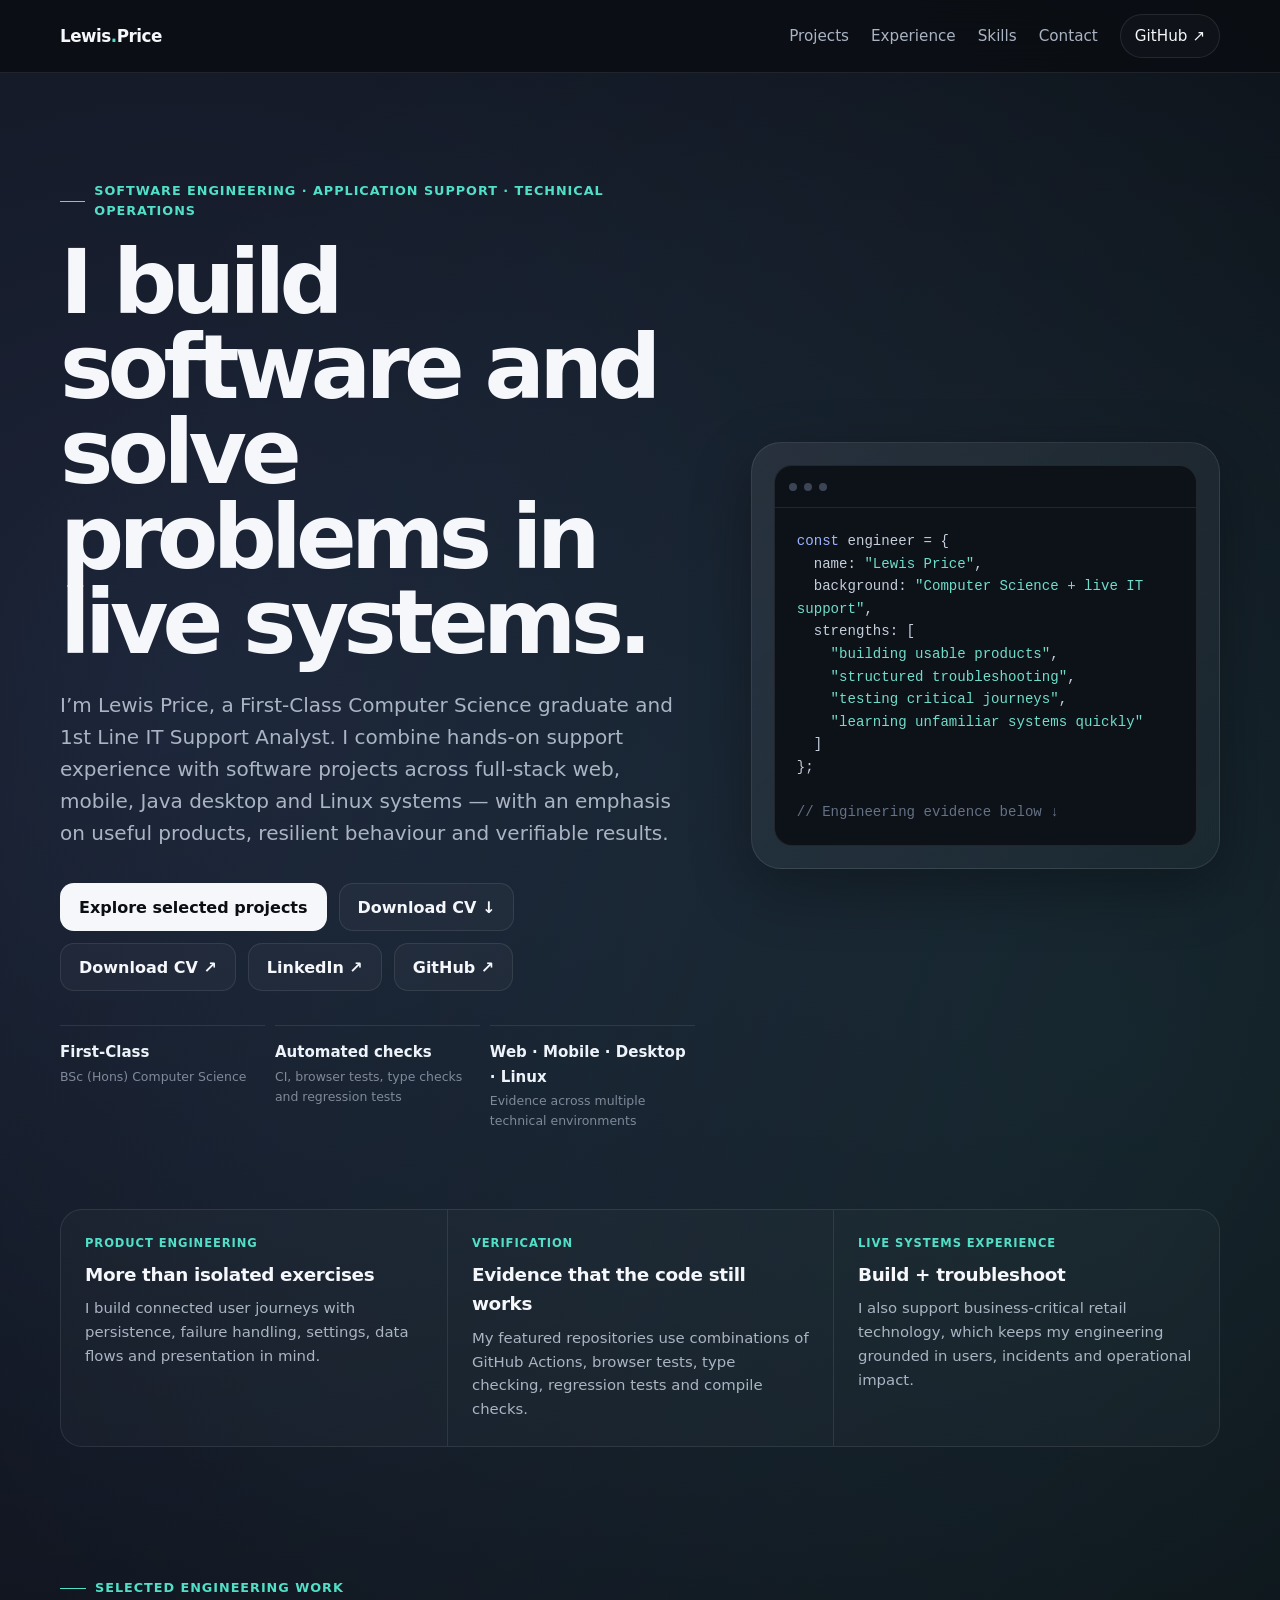
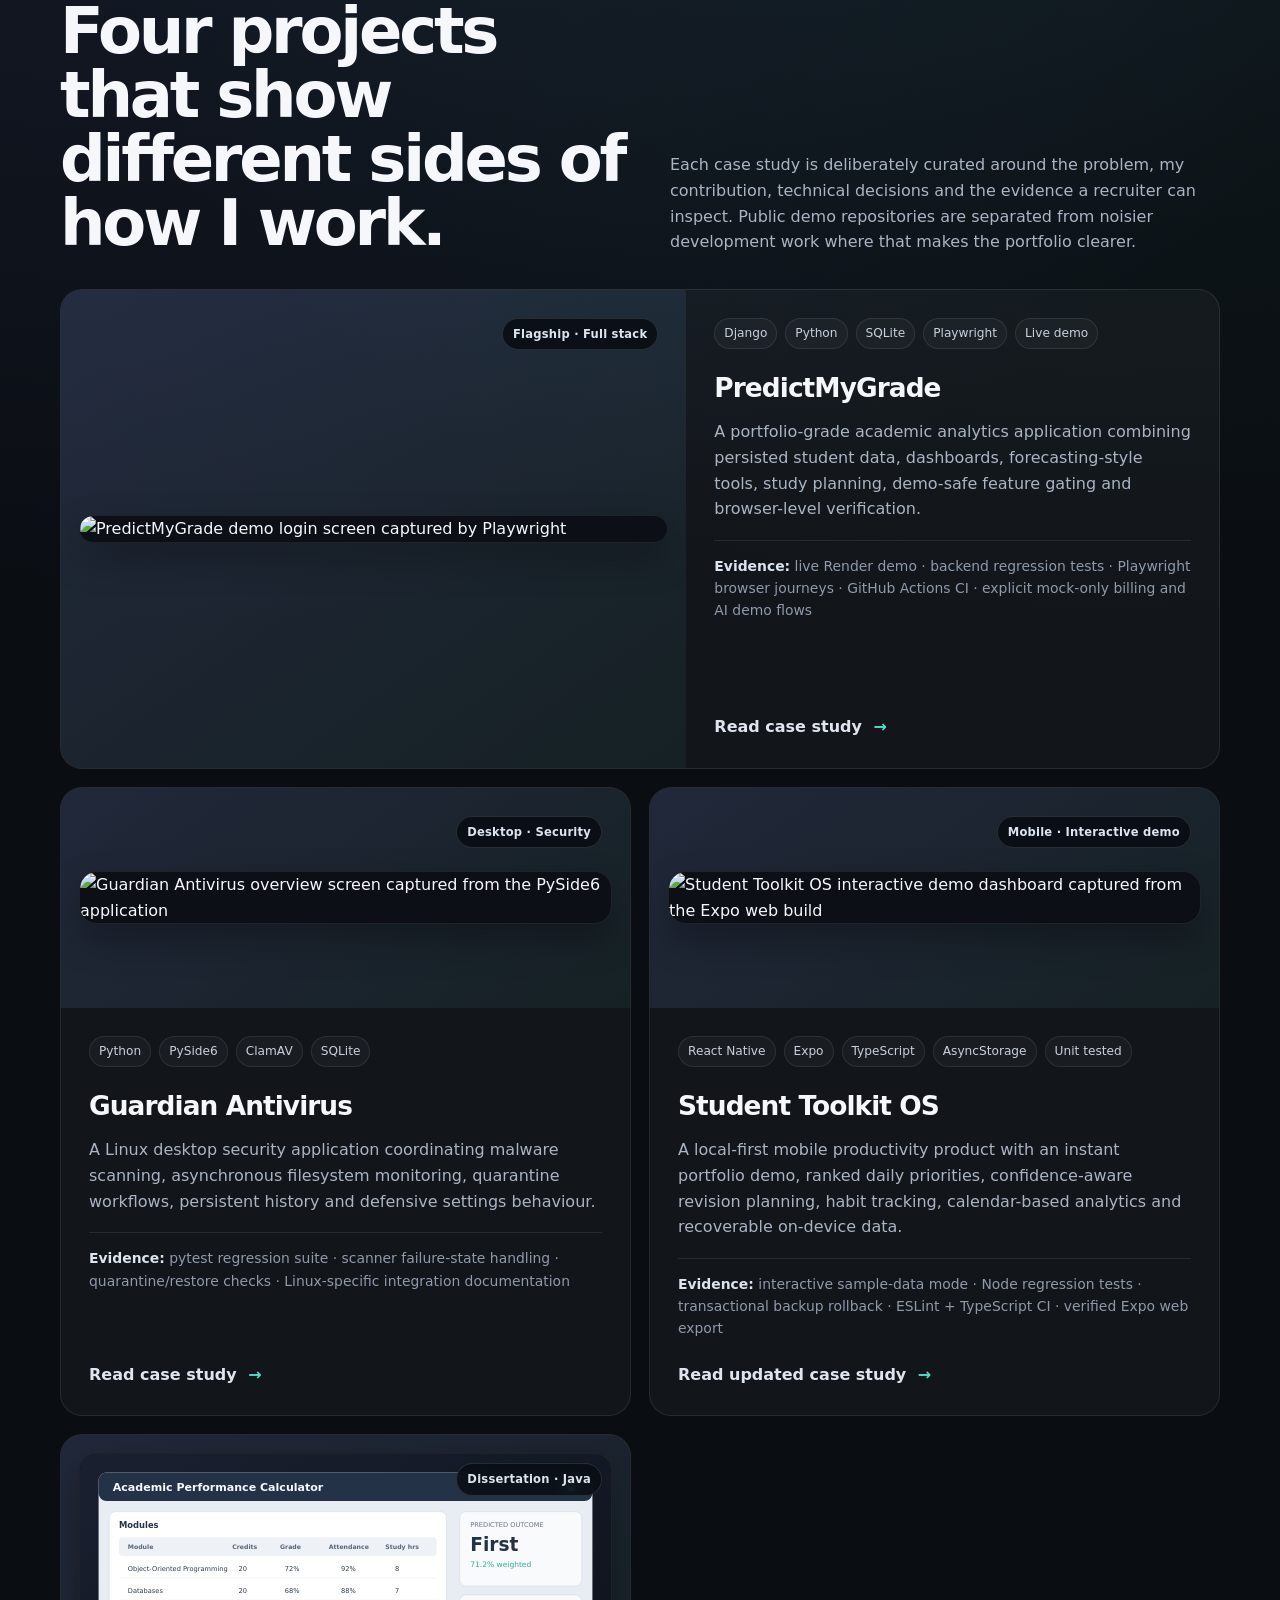
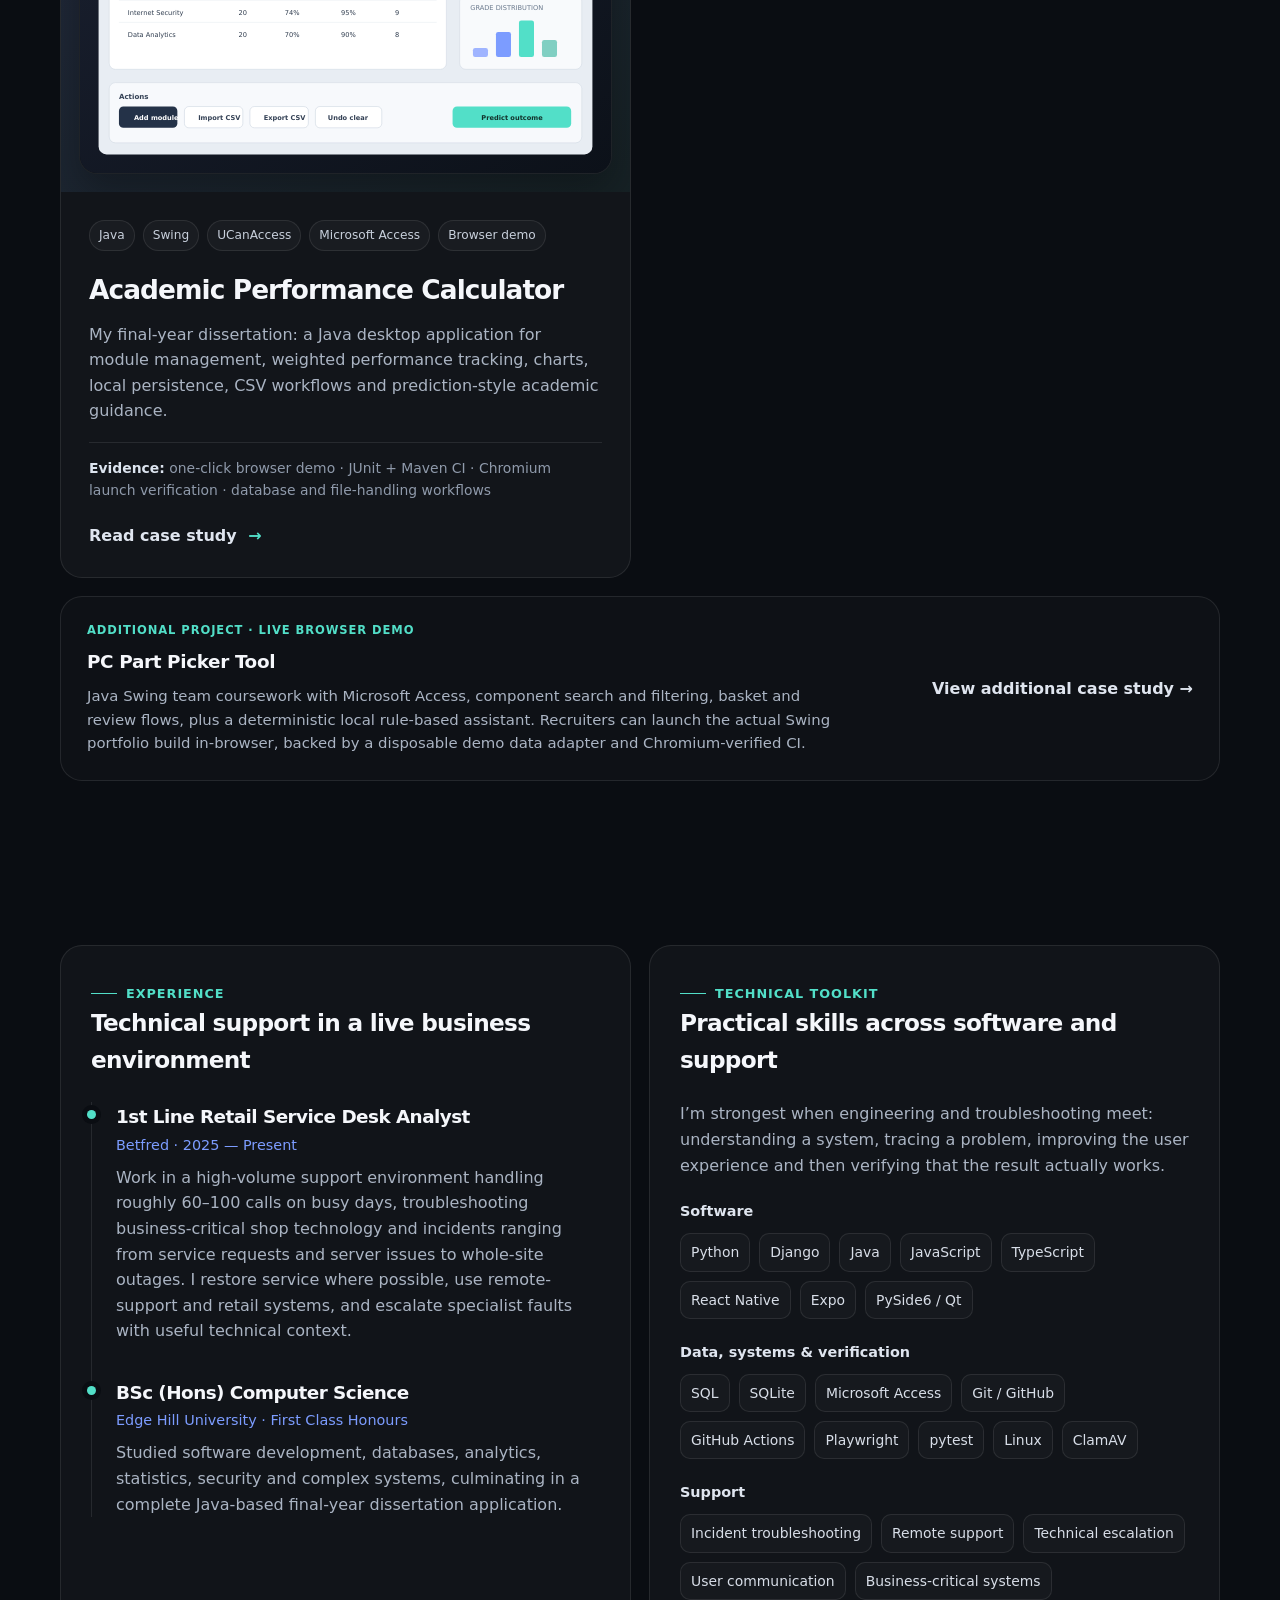
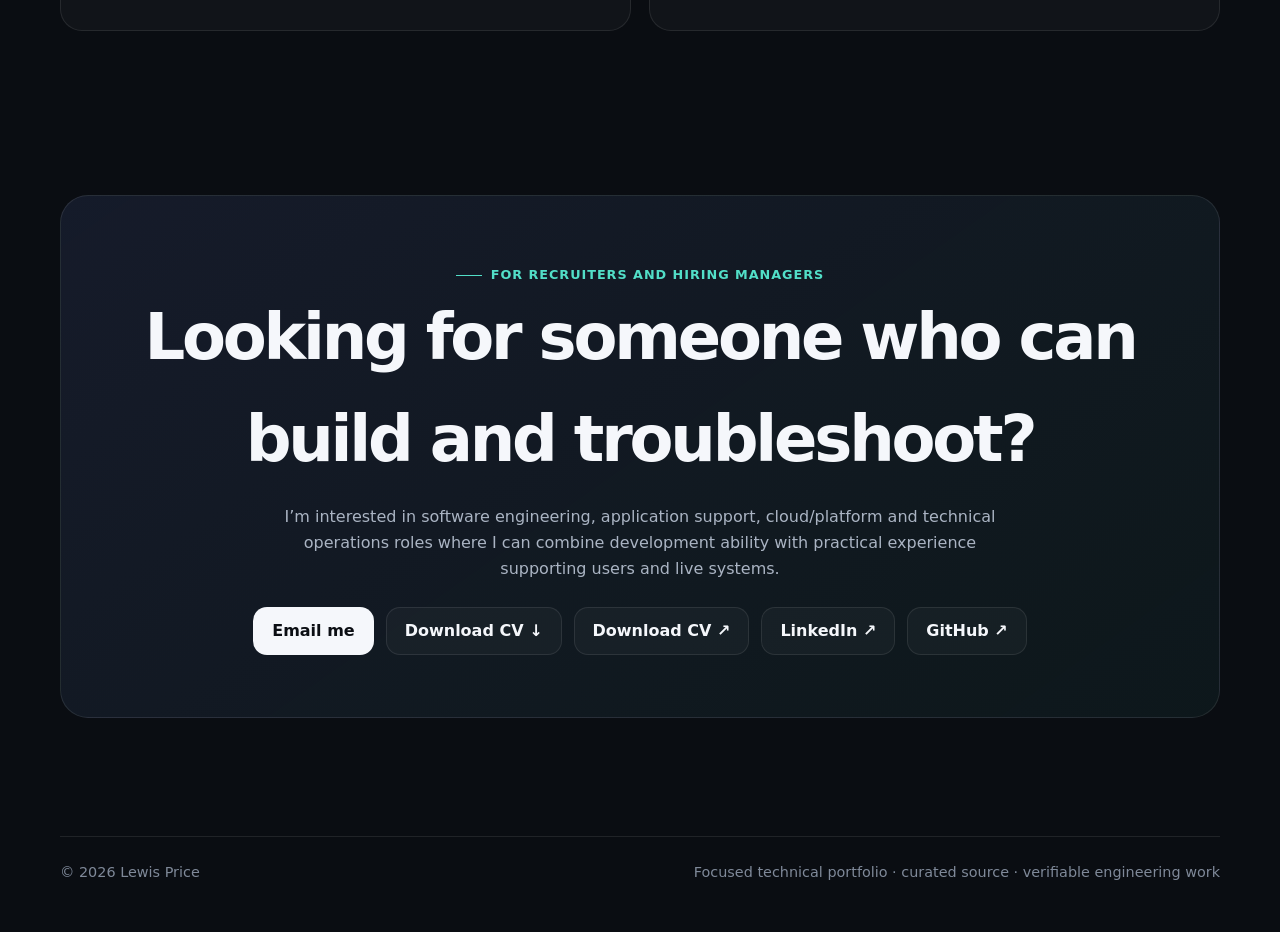
==== index.html @ 44f95e9c "portfolio: highlight PC Part Picker live demo" ====
<!doctype html>
<html lang="en">
<head>
  <meta charset="utf-8">
  <meta name="viewport" content="width=device-width, initial-scale=1">
  <meta name="description" content="Lewis Price — First-Class Computer Science graduate and IT Support Analyst. Recruiter-facing software portfolio featuring verified full-stack, mobile, Linux desktop and Java projects.">
  <meta name="theme-color" content="#0a0d12">
  <meta property="og:title" content="Lewis Price | Software & Technical Portfolio">
  <meta property="og:description" content="Software engineering, application support and technical operations portfolio with public source, automated checks and focused engineering case studies.">
  <meta property="og:type" content="website">
  <meta property="og:url" content="https://priceylewis.github.io/">
  <meta property="og:image" content="https://priceylewis.github.io/assets/social-card.png">
  <meta property="og:image:alt" content="Lewis Price software and technical portfolio">
  <meta name="twitter:card" content="summary_large_image">
  <meta name="twitter:title" content="Lewis Price | Software & Technical Portfolio">
  <meta name="twitter:description" content="Full-stack, mobile, Java and Linux engineering projects with automated verification and live technical-support experience.">
  <meta name="twitter:image" content="https://priceylewis.github.io/assets/social-card.png">
  <link rel="canonical" href="https://priceylewis.github.io/">
  <title>Lewis Price | Software & Technical Portfolio</title>
  <link rel="stylesheet" href="styles.css">
</head>
<body>
<header class="site-header">
  <div class="container nav">
    <a class="brand" href="#top" aria-label="Lewis Price portfolio home">Lewis<span>.</span>Price</a>
    <nav class="nav-links" aria-label="Primary navigation">
      <a href="#projects">Projects</a>
      <a href="#experience">Experience</a>
      <a href="#skills">Skills</a>
      <a href="#contact">Contact</a>
      <a class="nav-cta" href="https://github.com/PriceyLewis" target="_blank" rel="noreferrer">GitHub ↗</a>
    </nav>
  </div>
</header>

<main id="top">
  <section class="hero">
    <div class="container hero-grid">
      <div>
        <div class="eyebrow">Software Engineering · Application Support · Technical Operations</div>
        <h1>I build software and solve problems in live systems.</h1>
        <p class="hero-copy">I’m Lewis Price, a First-Class Computer Science graduate and 1st Line IT Support Analyst. I combine hands-on support experience with software projects across full-stack web, mobile, Java desktop and Linux systems — with an emphasis on useful products, resilient behaviour and verifiable results.</p>
        <div class="hero-actions">
          <a class="btn primary" href="#projects">Explore selected projects</a>
          <a class="btn secondary" href="assets/Lewis-Price-CV.pdf" target="_blank" rel="noreferrer">Download CV ↗</a>
          <a class="btn secondary" href="https://www.linkedin.com/in/lewis-price-profile/" target="_blank" rel="noreferrer">LinkedIn ↗</a>
          <a class="btn secondary" href="https://github.com/PriceyLewis" target="_blank" rel="noreferrer">GitHub ↗</a>
        </div>
        <div class="hero-proof" aria-label="Profile highlights">
          <div><strong>First-Class</strong><span>BSc (Hons) Computer Science</span></div>
          <div><strong>Automated checks</strong><span>CI, browser tests, type checks and regression tests</span></div>
          <div><strong>Web · Mobile · Desktop · Linux</strong><span>Evidence across multiple technical environments</span></div>
        </div>
      </div>
      <div class="hero-panel" aria-label="Technical profile preview">
        <div class="window">
          <div class="window-top"><i class="dot"></i><i class="dot"></i><i class="dot"></i></div>
          <div class="code">
            <div><span class="k">const</span> engineer = {</div>
            <div>&nbsp;&nbsp;name: <span class="s">"Lewis Price"</span>,</div>
            <div>&nbsp;&nbsp;background: <span class="s">"Computer Science + live IT support"</span>,</div>
            <div>&nbsp;&nbsp;strengths: [</div>
            <div>&nbsp;&nbsp;&nbsp;&nbsp;<span class="s">"building usable products"</span>,</div>
            <div>&nbsp;&nbsp;&nbsp;&nbsp;<span class="s">"structured troubleshooting"</span>,</div>
            <div>&nbsp;&nbsp;&nbsp;&nbsp;<span class="s">"testing critical journeys"</span>,</div>
            <div>&nbsp;&nbsp;&nbsp;&nbsp;<span class="s">"learning unfamiliar systems quickly"</span></div>
            <div>&nbsp;&nbsp;]</div>
            <div>};</div>
            <br>
            <div class="c">// Engineering evidence below ↓</div>
          </div>
        </div>
      </div>
    </div>
  </section>

  <section class="section compact-section" aria-label="Recruiter summary">
    <div class="container recruiter-strip">
      <div><span class="strip-kicker">Product engineering</span><strong>More than isolated exercises</strong><p>I build connected user journeys with persistence, failure handling, settings, data flows and presentation in mind.</p></div>
      <div><span class="strip-kicker">Verification</span><strong>Evidence that the code still works</strong><p>My featured repositories use combinations of GitHub Actions, browser tests, type checking, regression tests and compile checks.</p></div>
      <div><span class="strip-kicker">Live systems experience</span><strong>Build + troubleshoot</strong><p>I also support business-critical retail technology, which keeps my engineering grounded in users, incidents and operational impact.</p></div>
    </div>
  </section>

  <section class="section" id="projects">
    <div class="container">
      <div class="section-header">
        <div><div class="eyebrow">Selected engineering work</div><h2>Four projects that show different sides of how I work.</h2></div>
        <p>Each case study is deliberately curated around the problem, my contribution, technical decisions and the evidence a recruiter can inspect. Public demo repositories are separated from noisier development work where that makes the portfolio clearer.</p>
      </div>

      <div class="project-grid">
        <a class="project-card featured" href="projects/predictmygrade.html">
          <div class="project-visual shot-wrap">
            <span class="preview-badge">Flagship · Full stack</span>
            <img class="project-shot" src="https://raw.githubusercontent.com/PriceyLewis/PredictMyGrade-Demo/main/docs/screenshots/predictmygrade-login-dark.png" alt="PredictMyGrade demo login screen captured by Playwright">
          </div>
          <div class="project-content">
            <div class="project-meta"><span class="tag">Django</span><span class="tag">Python</span><span class="tag">SQLite</span><span class="tag">Playwright</span><span class="tag">Live demo</span></div>
            <h3>PredictMyGrade</h3>
            <p>A portfolio-grade academic analytics application combining persisted student data, dashboards, forecasting-style tools, study planning, demo-safe feature gating and browser-level verification.</p>
            <div class="project-evidence"><span>Evidence:</span> live Render demo · backend regression tests · Playwright browser journeys · GitHub Actions CI · explicit mock-only billing and AI demo flows</div>
            <div class="project-link">Read case study <span>→</span></div>
          </div>
        </a>

        <a class="project-card" href="projects/guardian.html">
          <div class="project-visual shot-wrap"><span class="preview-badge">Desktop · Security</span><img class="project-shot" src="https://raw.githubusercontent.com/PriceyLewis/Guardian-AntiVirus/main/docs/screenshots/guardian-overview.png" alt="Guardian Antivirus overview screen captured from the PySide6 application"></div>
          <div class="project-content">
            <div class="project-meta"><span class="tag">Python</span><span class="tag">PySide6</span><span class="tag">ClamAV</span><span class="tag">SQLite</span></div>
            <h3>Guardian Antivirus</h3>
            <p>A Linux desktop security application coordinating malware scanning, asynchronous filesystem monitoring, quarantine workflows, persistent history and defensive settings behaviour.</p>
            <div class="project-evidence"><span>Evidence:</span> pytest regression suite · scanner failure-state handling · quarantine/restore checks · Linux-specific integration documentation</div>
            <div class="project-link">Read case study <span>→</span></div>
          </div>
        </a>

        <a class="project-card" href="projects/student-toolkit.html">
          <div class="project-visual shot-wrap"><span class="preview-badge">Mobile · Interactive demo</span><img class="project-shot" src="https://raw.githubusercontent.com/PriceyLewis/StudentToolKit-OS-Demo/main/docs/screenshots/student-toolkit-dashboard.png" alt="Student Toolkit OS interactive demo dashboard captured from the Expo web build"></div>
          <div class="project-content">
            <div class="project-meta"><span class="tag">React Native</span><span class="tag">Expo</span><span class="tag">TypeScript</span><span class="tag">AsyncStorage</span><span class="tag">Unit tested</span></div>
            <h3>Student Toolkit OS</h3>
            <p>A local-first mobile productivity product with an instant portfolio demo, ranked daily priorities, confidence-aware revision planning, habit tracking, calendar-based analytics and recoverable on-device data.</p>
            <div class="project-evidence"><span>Evidence:</span> interactive sample-data mode · Node regression tests · transactional backup rollback · ESLint + TypeScript CI · verified Expo web export</div>
            <div class="project-link">Read updated case study <span>→</span></div>
          </div>
        </a>

        <a class="project-card" href="projects/dissertation.html">
          <div class="project-visual shot-wrap"><span class="preview-badge">Dissertation · Java</span><img class="project-shot" src="assets/dissertation.svg" alt="Academic Performance Calculator interface preview"></div>
          <div class="project-content">
            <div class="project-meta"><span class="tag">Java</span><span class="tag">Swing</span><span class="tag">UCanAccess</span><span class="tag">Microsoft Access</span><span class="tag">Browser demo</span></div>
            <h3>Academic Performance Calculator</h3>
            <p>My final-year dissertation: a Java desktop application for module management, weighted performance tracking, charts, local persistence, CSV workflows and prediction-style academic guidance.</p>
            <div class="project-evidence"><span>Evidence:</span> one-click browser demo · JUnit + Maven CI · Chromium launch verification · database and file-handling workflows</div>
            <div class="project-link">Read case study <span>→</span></div>
          </div>
        </a>
      </div>

      <div class="more-work">
        <div><span class="strip-kicker">Additional project · Live browser demo</span><strong>PC Part Picker Tool</strong><p>Java Swing team coursework with Microsoft Access, component search and filtering, basket and review flows, plus a deterministic local rule-based assistant. Recruiters can launch the actual Swing portfolio build in-browser, backed by a disposable demo data adapter and Chromium-verified CI.</p></div>
        <a class="text-link" href="projects/pc-part-picker.html">View additional case study →</a>
      </div>
    </div>
  </section>

  <section class="section" id="experience">
    <div class="container two-col">
      <div class="info-card">
        <div class="eyebrow">Experience</div>
        <h3>Technical support in a live business environment</h3>
        <div class="timeline">
          <div class="timeline-item">
            <h3>1st Line Retail Service Desk Analyst</h3>
            <div class="sub">Betfred · 2025 — Present</div>
            <p>Work in a high-volume support environment handling roughly 60–100 calls on busy days, troubleshooting business-critical shop technology and incidents ranging from service requests and server issues to whole-site outages. I restore service where possible, use remote-support and retail systems, and escalate specialist faults with useful technical context.</p>
          </div>
          <div class="timeline-item">
            <h3>BSc (Hons) Computer Science</h3>
            <div class="sub">Edge Hill University · First Class Honours</div>
            <p>Studied software development, databases, analytics, statistics, security and complex systems, culminating in a complete Java-based final-year dissertation application.</p>
          </div>
        </div>
      </div>

      <div class="info-card" id="skills">
        <div class="eyebrow">Technical toolkit</div>
        <h3>Practical skills across software and support</h3>
        <p>I’m strongest when engineering and troubleshooting meet: understanding a system, tracing a problem, improving the user experience and then verifying that the result actually works.</p>
        <div class="skill-group"><strong>Software</strong><div class="skill-cloud"><span class="skill">Python</span><span class="skill">Django</span><span class="skill">Java</span><span class="skill">JavaScript</span><span class="skill">TypeScript</span><span class="skill">React Native</span><span class="skill">Expo</span><span class="skill">PySide6 / Qt</span></div></div>
        <div class="skill-group"><strong>Data, systems & verification</strong><div class="skill-cloud"><span class="skill">SQL</span><span class="skill">SQLite</span><span class="skill">Microsoft Access</span><span class="skill">Git / GitHub</span><span class="skill">GitHub Actions</span><span class="skill">Playwright</span><span class="skill">pytest</span><span class="skill">Linux</span><span class="skill">ClamAV</span></div></div>
        <div class="skill-group"><strong>Support</strong><div class="skill-cloud"><span class="skill">Incident troubleshooting</span><span class="skill">Remote support</span><span class="skill">Technical escalation</span><span class="skill">User communication</span><span class="skill">Business-critical systems</span></div></div>
      </div>
    </div>
  </section>

  <section class="section" id="contact">
    <div class="container cta">
      <div class="eyebrow">For recruiters and hiring managers</div>
      <h2>Looking for someone who can build and troubleshoot?</h2>
      <p>I’m interested in software engineering, application support, cloud/platform and technical operations roles where I can combine development ability with practical experience supporting users and live systems.</p>
      <div class="cta-actions">
        <a class="btn primary" href="mailto:lplooking135@outlook.com">Email me</a>
        <a class="btn secondary" href="assets/Lewis-Price-CV.pdf" target="_blank" rel="noreferrer">Download CV ↗</a>
        <a class="btn secondary" href="https://www.linkedin.com/in/lewis-price-profile/" target="_blank" rel="noreferrer">LinkedIn ↗</a>
        <a class="btn secondary" href="https://github.com/PriceyLewis" target="_blank" rel="noreferrer">GitHub ↗</a>
      </div>
    </div>
  </section>
</main>

<footer>
  <div class="container footer-inner">
    <span>© <span data-year></span> Lewis Price</span>
    <span>Focused technical portfolio · curated source · verifiable engineering work</span>
  </div>
</footer>
<script src="script.js"></script>
</body>
</html>
---- styles.css ----
:root {
  --bg: #0a0d12;
  --surface: #11161f;
  --surface-2: #171e29;
  --text: #f5f7fb;
  --muted: #aab4c3;
  --line: rgba(255,255,255,.09);
  --accent: #7c9cff;
  --accent-2: #52dfc8;
  --shadow: 0 20px 60px rgba(0,0,0,.32);
  --radius: 22px;
  --max: 1160px;
}

* { box-sizing: border-box; }
html { scroll-behavior: smooth; scroll-padding-top: 90px; }
body {
  margin: 0;
  font-family: Inter, ui-sans-serif, system-ui, -apple-system, BlinkMacSystemFont, "Segoe UI", sans-serif;
  background:
    radial-gradient(circle at 14% 12%, rgba(124,156,255,.16), transparent 30%),
    radial-gradient(circle at 86% 18%, rgba(82,223,200,.09), transparent 25%),
    var(--bg);
  color: var(--text);
  line-height: 1.6;
}
a { color: inherit; text-decoration: none; }
img { max-width: 100%; }
button, a { -webkit-tap-highlight-color: transparent; }
a:focus-visible, button:focus-visible { outline: 2px solid var(--accent-2); outline-offset: 4px; }

.container { width: min(calc(100% - 36px), var(--max)); margin: 0 auto; }

.site-header {
  position: sticky; top: 0; z-index: 20;
  backdrop-filter: blur(18px);
  background: rgba(10,13,18,.82);
  border-bottom: 1px solid var(--line);
}
.nav { min-height: 72px; display: flex; align-items: center; justify-content: space-between; gap: 24px; }
.brand { font-weight: 800; letter-spacing: -.03em; font-size: 1.05rem; white-space: nowrap; }
.brand span { color: var(--accent-2); }
.nav-links { display: flex; align-items: center; gap: 22px; color: var(--muted); font-size: .95rem; }
.nav-links a { transition: color .18s ease, border-color .18s ease, background .18s ease; }
.nav-links a:hover, .nav-links a:focus { color: var(--text); }
.nav-cta { border: 1px solid var(--line); padding: 9px 14px; border-radius: 999px; color: var(--text)!important; background: rgba(255,255,255,.025); }
.nav-cta:hover { border-color: rgba(124,156,255,.35); background: rgba(255,255,255,.05); }

.hero { padding: 108px 0 48px; }
.hero-grid { display: grid; grid-template-columns: 1.15fr .85fr; gap: 56px; align-items: center; }
.eyebrow { display: inline-flex; align-items: center; gap: 9px; font-size: .8rem; font-weight: 780; letter-spacing: .075em; text-transform: uppercase; color: var(--accent-2); }
.eyebrow::before { content: ""; width: 26px; height: 1px; background: currentColor; }
h1 { font-size: clamp(3rem, 7vw, 6.1rem); line-height: .95; letter-spacing: -.064em; margin: 18px 0 24px; max-width: 860px; }
.hero-copy { font-size: clamp(1.05rem, 2vw, 1.25rem); color: var(--muted); max-width: 760px; }
.hero-actions, .cta-actions { display: flex; flex-wrap: wrap; gap: 12px; margin-top: 34px; }
.btn { display: inline-flex; align-items: center; justify-content: center; min-height: 48px; padding: 0 18px; border-radius: 14px; font-weight: 760; border: 1px solid var(--line); transition: .2s ease; }
.btn.primary { background: var(--text); color: #0b0e13; border-color: transparent; }
.btn.secondary { background: rgba(255,255,255,.03); }
.btn:hover { transform: translateY(-2px); }
.hero-proof { display: grid; grid-template-columns: repeat(3, minmax(0,1fr)); gap: 10px; margin-top: 34px; max-width: 780px; }
.hero-proof div { border-top: 1px solid var(--line); padding-top: 14px; }
.hero-proof strong { display: block; font-size: .94rem; color: #eef3f9; }
.hero-proof span { display: block; margin-top: 2px; font-size: .78rem; color: #7f8999; }

.hero-panel { background: linear-gradient(145deg, rgba(255,255,255,.07), rgba(255,255,255,.025)); border: 1px solid var(--line); border-radius: 30px; padding: 22px; box-shadow: var(--shadow); }
.window { background: #0d1118; border: 1px solid var(--line); border-radius: 18px; overflow: hidden; }
.window-top { height: 42px; border-bottom: 1px solid var(--line); display: flex; align-items: center; gap: 7px; padding: 0 14px; }
.dot { width: 8px; height: 8px; border-radius: 50%; background: #3b4555; }
.code { padding: 22px; font-family: ui-monospace, SFMono-Regular, Menlo, monospace; font-size: .88rem; color: #c5cedb; min-height: 315px; overflow-wrap: anywhere; }
.code .k { color: #9fb4ff; } .code .s { color: #70ddca; } .code .c { color: #657184; }

.section { padding: 82px 0; }
.compact-section { padding-top: 30px; padding-bottom: 42px; }
.section-header { display: flex; justify-content: space-between; gap: 32px; align-items: end; margin-bottom: 34px; }
.section-header h2, .case-hero h1 { font-size: clamp(2.3rem, 5vw, 4.2rem); letter-spacing: -.05em; line-height: 1; margin: 0; }
.section-header p { color: var(--muted); max-width: 550px; margin: 0; }
.recruiter-strip { display: grid; grid-template-columns: repeat(3, 1fr); border: 1px solid var(--line); background: rgba(255,255,255,.025); border-radius: var(--radius); overflow: hidden; }
.recruiter-strip > div { padding: 24px; min-height: 172px; }
.recruiter-strip > div + div { border-left: 1px solid var(--line); }
.strip-kicker { display: block; color: var(--accent-2); text-transform: uppercase; letter-spacing: .08em; font-size: .72rem; font-weight: 780; margin-bottom: 8px; }
.recruiter-strip strong, .more-work strong { display: block; font-size: 1.15rem; letter-spacing: -.02em; }
.recruiter-strip p, .more-work p { color: var(--muted); margin: 8px 0 0; font-size: .93rem; }

.project-grid { display: grid; grid-template-columns: repeat(12, 1fr); gap: 18px; }
.project-card { grid-column: span 6; border: 1px solid var(--line); background: rgba(255,255,255,.035); border-radius: var(--radius); overflow: hidden; min-height: 460px; display: flex; flex-direction: column; transition: .22s ease; }
.project-card:hover { transform: translateY(-4px); border-color: rgba(124,156,255,.38); box-shadow: var(--shadow); }
.project-card.featured { grid-column: span 12; display: grid; grid-template-columns: 1.08fr .92fr; min-height: 480px; }
.project-visual { min-height: 220px; padding: 28px; background: linear-gradient(145deg, rgba(124,156,255,.14), rgba(82,223,200,.06)); display: flex; align-items: center; justify-content: center; }
.project-card.featured .project-visual { min-height: 100%; }
.project-content { padding: 28px; display: flex; flex-direction: column; flex: 1; }
.project-meta { display: flex; flex-wrap: wrap; gap: 8px; margin-bottom: 18px; }
.tag { font-size: .76rem; color: #c8d0dc; border: 1px solid var(--line); border-radius: 999px; padding: 5px 9px; background: rgba(255,255,255,.03); }
.project-content h3 { font-size: 1.65rem; margin: 0 0 10px; letter-spacing: -.035em; }
.project-content p { color: var(--muted); margin: 0 0 18px; }
.project-evidence { color: #8f9aab; font-size: .87rem; padding-top: 14px; border-top: 1px solid var(--line); margin-bottom: 22px; }
.project-evidence span { color: #dce4ef; font-weight: 760; }
.project-link { margin-top: auto; font-weight: 750; color: #dfe5ef; }
.project-link span { color: var(--accent-2); margin-left: 6px; }
.more-work { margin-top: 18px; border: 1px solid var(--line); border-radius: var(--radius); padding: 24px 26px; display: flex; justify-content: space-between; gap: 28px; align-items: center; background: rgba(255,255,255,.02); }
.more-work > div { max-width: 760px; }
.text-link { color: #dfe5ef; font-weight: 750; white-space: nowrap; }
.text-link:hover { color: var(--accent-2); }

.two-col { display: grid; grid-template-columns: 1fr 1fr; gap: 18px; }
.info-card { border: 1px solid var(--line); background: rgba(255,255,255,.03); border-radius: var(--radius); padding: 30px; }
.info-card h3 { margin-top: 0; font-size: 1.45rem; letter-spacing: -.03em; }
.info-card p, .info-card li { color: var(--muted); }
.clean-list { padding-left: 20px; margin-bottom: 0; }
.clean-list li + li { margin-top: 9px; }
.skill-group { margin-top: 22px; }
.skill-group > strong { display: block; color: #dfe5ef; font-size: .9rem; }
.skill-cloud { display: flex; flex-wrap: wrap; gap: 9px; margin-top: 10px; }
.skill { border: 1px solid var(--line); padding: 7px 10px; border-radius: 10px; color: #d8dee8; background: rgba(255,255,255,.025); font-size: .87rem; }

.timeline { border-left: 1px solid var(--line); padding-left: 24px; margin-top: 24px; }
.timeline-item { position: relative; padding: 0 0 34px; }
.timeline-item:last-child { padding-bottom: 0; }
.timeline-item::before { content:""; width: 9px; height: 9px; border-radius: 50%; background: var(--accent-2); position: absolute; left: -29px; top: 8px; box-shadow: 0 0 0 5px #0a0d12; }
.timeline-item h3 { margin: 0; font-size: 1.15rem; }
.timeline-item .sub { color: var(--accent); font-size: .9rem; margin: 2px 0 8px; }
.timeline-item p { margin: 0; color: var(--muted); }

.cta { text-align: center; border: 1px solid var(--line); border-radius: 28px; background: linear-gradient(145deg, rgba(124,156,255,.1), rgba(82,223,200,.05)); padding: 62px 28px; }
.cta h2 { font-size: clamp(2.2rem, 5vw, 4rem); letter-spacing: -.05em; margin: 0 0 14px; }
.cta p { color: var(--muted); max-width: 760px; margin: 0 auto 26px; }
.cta-actions { justify-content: center; margin-top: 26px; }

footer { padding: 36px 0 48px; color: #7f8999; font-size: .9rem; }
.footer-inner { display: flex; justify-content: space-between; gap: 20px; border-top: 1px solid var(--line); padding-top: 24px; }

/* Case studies */
.case-hero { padding: 86px 0 50px; }
.case-hero .lede { max-width: 820px; color: var(--muted); font-size: 1.18rem; margin-top: 20px; }
.breadcrumb { color: var(--muted); font-size: .9rem; margin-bottom: 28px; display: inline-block; }
.breadcrumb:hover { color: var(--text); }
.case-grid { display: grid; grid-template-columns: minmax(0, 1.35fr) minmax(260px, .65fr); gap: 22px; align-items: start; }
.case-main, .case-side { display: grid; gap: 18px; }
.case-side { position: sticky; top: 94px; }
.case-card { border: 1px solid var(--line); border-radius: var(--radius); background: rgba(255,255,255,.03); padding: 30px; }
.case-card h2 { margin-top: 0; font-size: 1.55rem; letter-spacing: -.03em; }
.case-card h3 { margin-top: 0; }
.case-card p { color: var(--muted); }
.case-card ul { color: var(--muted); padding-left: 20px; }
.case-card li + li { margin-top: 9px; }
.case-card .callout { border-left: 2px solid var(--accent-2); padding-left: 16px; color: #dce4ef; }
.stat-list { display: grid; gap: 12px; }
.stat { border-bottom: 1px solid var(--line); padding-bottom: 12px; }
.stat:last-child { border-bottom: 0; padding-bottom: 0; }
.stat strong { display:block; font-size: .8rem; color: #7f8999; text-transform: uppercase; letter-spacing: .08em; margin-bottom: 3px; }
.stat span { color: #e8edf5; }
.architecture { font-family: ui-monospace, SFMono-Regular, Menlo, monospace; white-space: pre-wrap; background: #0c1016; border-radius: 16px; padding: 22px; color: #cbd5e1; overflow-x: auto; }
.case-actions { display: grid; gap: 10px; }
.case-actions .btn { width: 100%; }

.project-visual.shot-wrap { padding: 18px; position: relative; overflow: hidden; }
.project-shot { width: 100%; height: auto; display: block; border-radius: 18px; border: 1px solid rgba(255,255,255,.08); box-shadow: 0 16px 36px rgba(0,0,0,.28); transition: transform .35s ease, filter .35s ease; background: #0c1016; }
.project-card:hover .project-shot { transform: scale(1.018); filter: saturate(1.04) contrast(1.02); }
.case-shot { padding: 0; overflow: hidden; }
.case-shot-image { width: 100%; display: block; }
.shot-caption { padding: 14px 18px 18px; color: var(--muted); font-size: .92rem; border-top: 1px solid var(--line); }
.preview-badge { position: absolute; z-index: 2; top: 28px; right: 28px; padding: 6px 10px; border-radius: 999px; background: rgba(8,12,18,.82); border: 1px solid rgba(255,255,255,.12); backdrop-filter: blur(10px); color: #dce4ef; font-size: .72rem; font-weight: 750; letter-spacing: .02em; }


.proof-grid { display: grid; grid-template-columns: repeat(2, minmax(0, 1fr)); gap: 12px; margin-top: 22px; }
.proof-card { border: 1px solid var(--line); border-radius: 16px; padding: 18px; background: rgba(255,255,255,.025); }
.proof-card > span { display: block; color: var(--accent-2); font-family: ui-monospace, SFMono-Regular, Menlo, monospace; font-size: .76rem; font-weight: 800; margin-bottom: 8px; }
.proof-card strong { display: block; color: #eef3f9; letter-spacing: -.02em; }
.proof-card p { margin: 7px 0 0; font-size: .9rem; line-height: 1.55; }
.verification-grid { display: grid; grid-template-columns: repeat(4, minmax(0, 1fr)); gap: 10px; margin: 20px 0; }
.verification-grid > div { border: 1px solid var(--line); border-radius: 14px; padding: 15px; background: #0c1016; }
.verification-grid strong { display: block; color: var(--accent-2); font-size: .9rem; }
.verification-grid span { display: block; color: var(--muted); font-size: .78rem; margin-top: 4px; line-height: 1.4; }

@media (max-width: 980px) {
  .hero-grid { grid-template-columns: 1fr; }
  .hero-panel { max-width: 720px; }
  .project-card.featured, .case-grid, .two-col { grid-template-columns: 1fr; }
  .project-card.featured { grid-column: span 12; }
  .project-card { grid-column: span 6; }
  .case-side { position: static; grid-template-columns: 1fr 1fr; }
}

@media (max-width: 860px) {
  .hero { padding-top: 74px; }
  .section-header { align-items: start; flex-direction: column; }
  .recruiter-strip { grid-template-columns: 1fr; }
  .recruiter-strip > div + div { border-left: 0; border-top: 1px solid var(--line); }
  .nav-links { gap: 10px; }
  .nav-links a[href="#experience"], .nav-links a[href="#skills"] { display: none; }
}

@media (max-width: 680px) {
  .project-card { grid-column: span 12; }
  .proof-grid, .verification-grid { grid-template-columns: 1fr; }
  .hero-proof { grid-template-columns: 1fr; }
  .hero-proof div { display: grid; grid-template-columns: minmax(110px,.5fr) 1fr; gap: 12px; align-items: baseline; }
  .more-work { align-items: flex-start; flex-direction: column; }
  .case-side { grid-template-columns: 1fr; }
  .nav-links a[href="#contact"] { display: none; }
}

@media (max-width: 520px) {
  .container { width: min(calc(100% - 24px), var(--max)); }
  .nav { min-height: 64px; gap: 12px; }
  .nav-links { gap: 8px; font-size: .88rem; }
  .nav-links a[href="#projects"] { display: inline; }
  .nav-cta { padding: 8px 11px; }
  h1 { font-size: clamp(3rem, 15vw, 4rem); }
  .hero { padding-bottom: 34px; }
  .section { padding: 62px 0; }
  .compact-section { padding-top: 20px; padding-bottom: 28px; }
  .project-content, .project-visual, .info-card, .case-card { padding: 22px; }
  .hero-actions .btn, .cta-actions .btn { width: 100%; }
  .footer-inner { flex-direction: column; }
  .preview-badge { top: 28px; right: 28px; font-size: .67rem; }
}

@media (prefers-reduced-motion: reduce) {
  html { scroll-behavior: auto; }
  *, *::before, *::after { transition-duration: .01ms !important; animation-duration: .01ms !important; animation-iteration-count: 1 !important; }
}
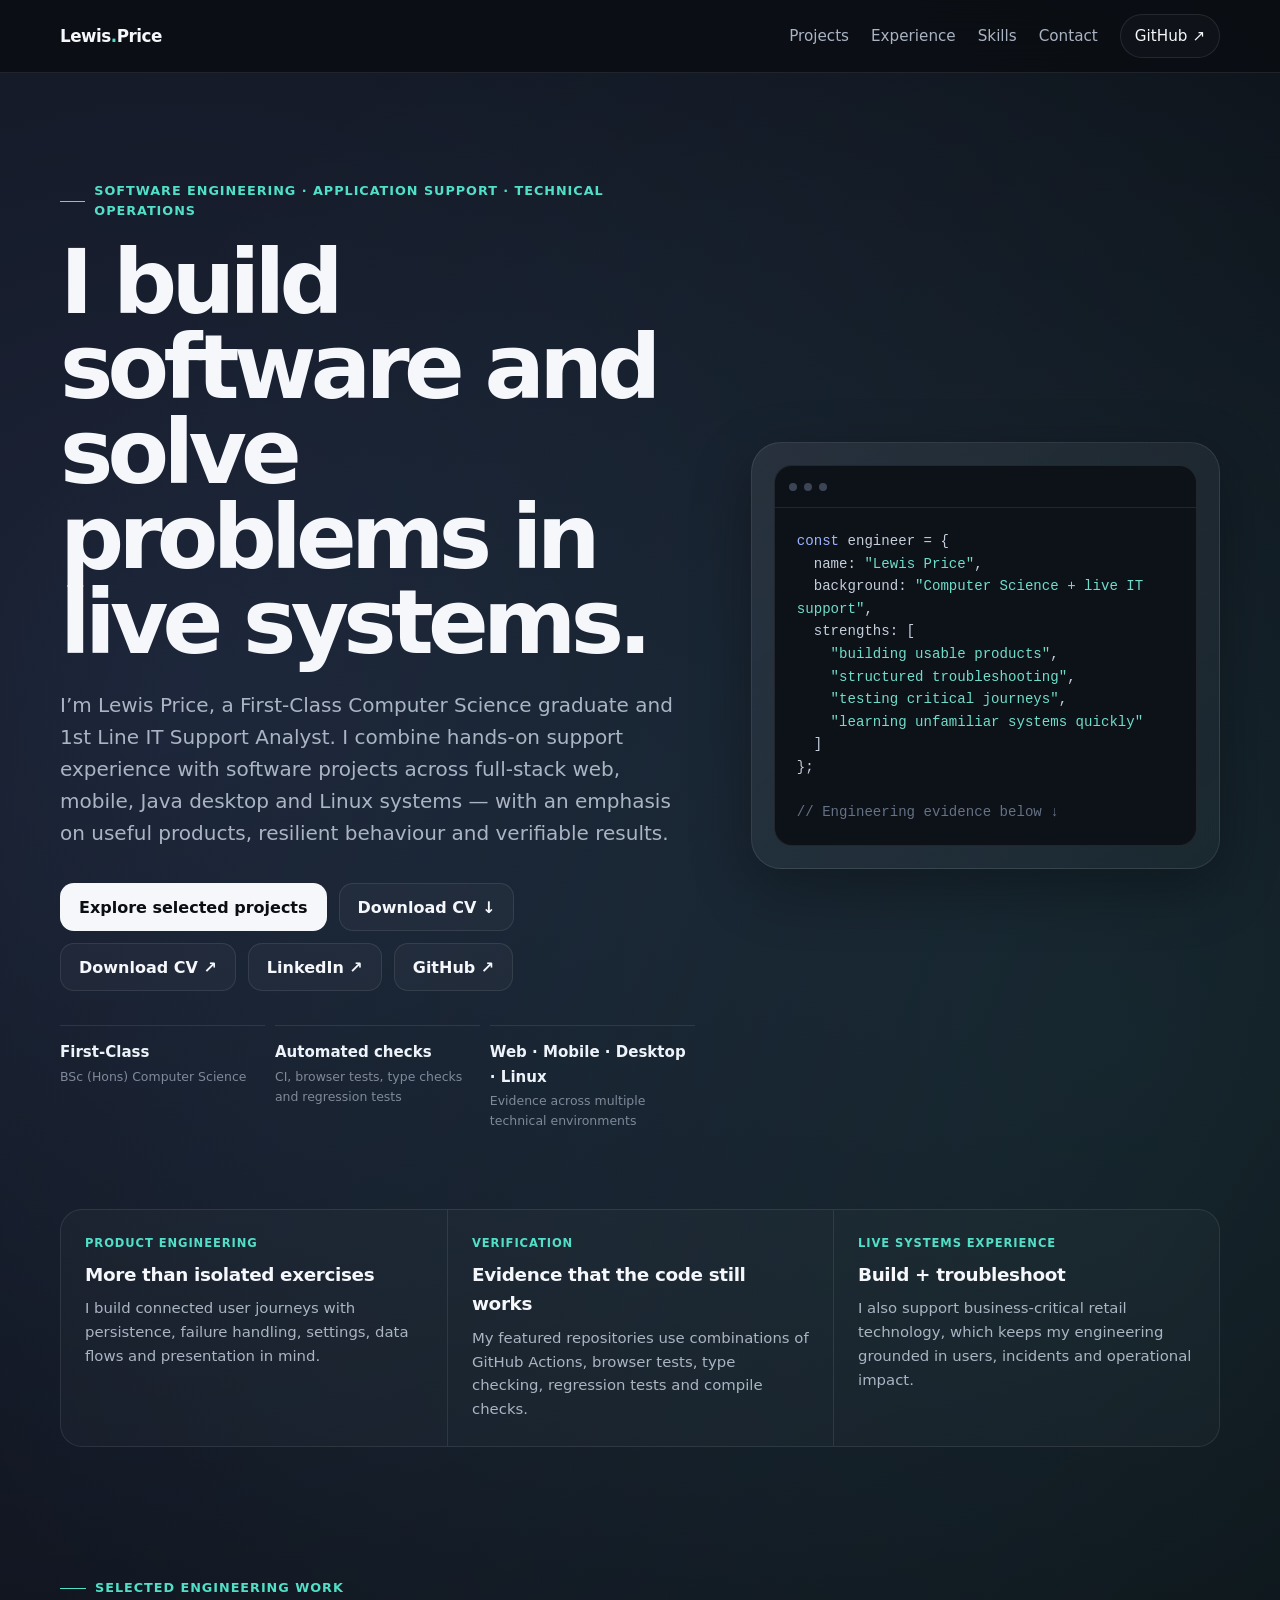
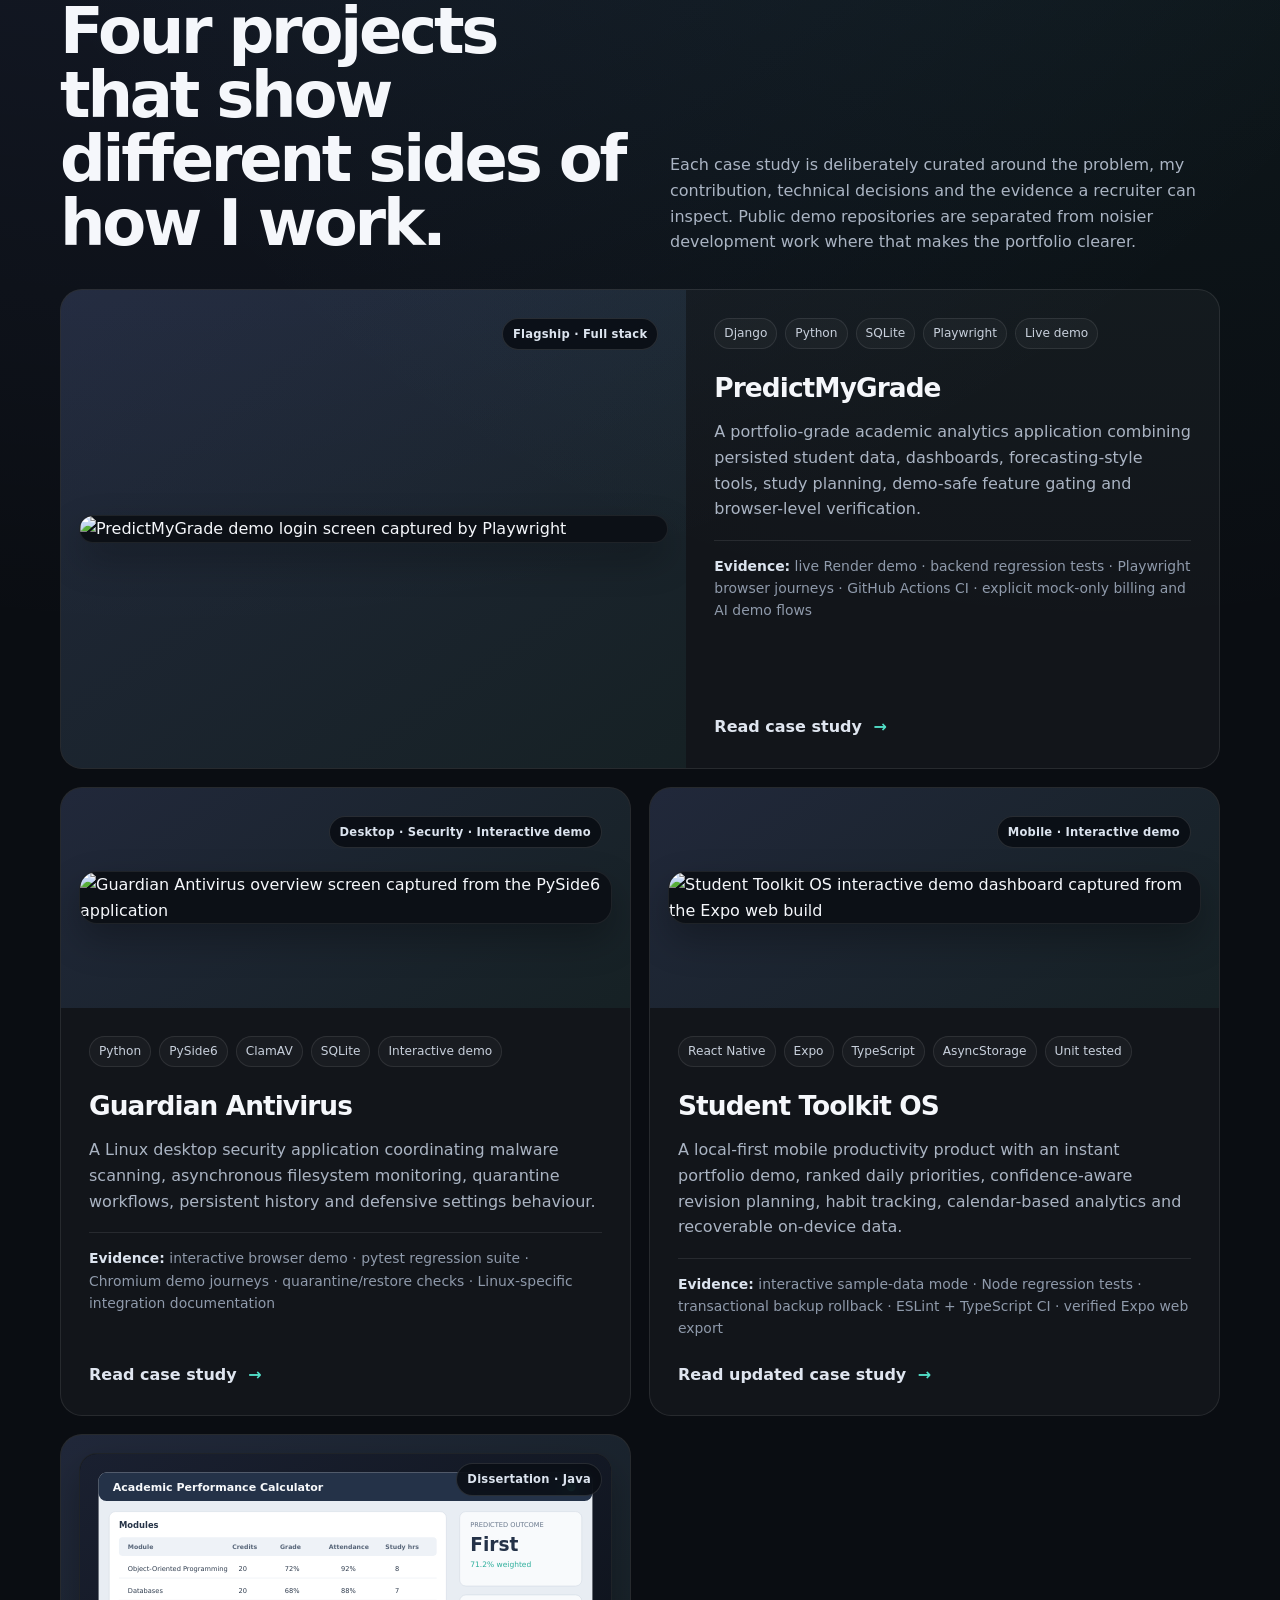
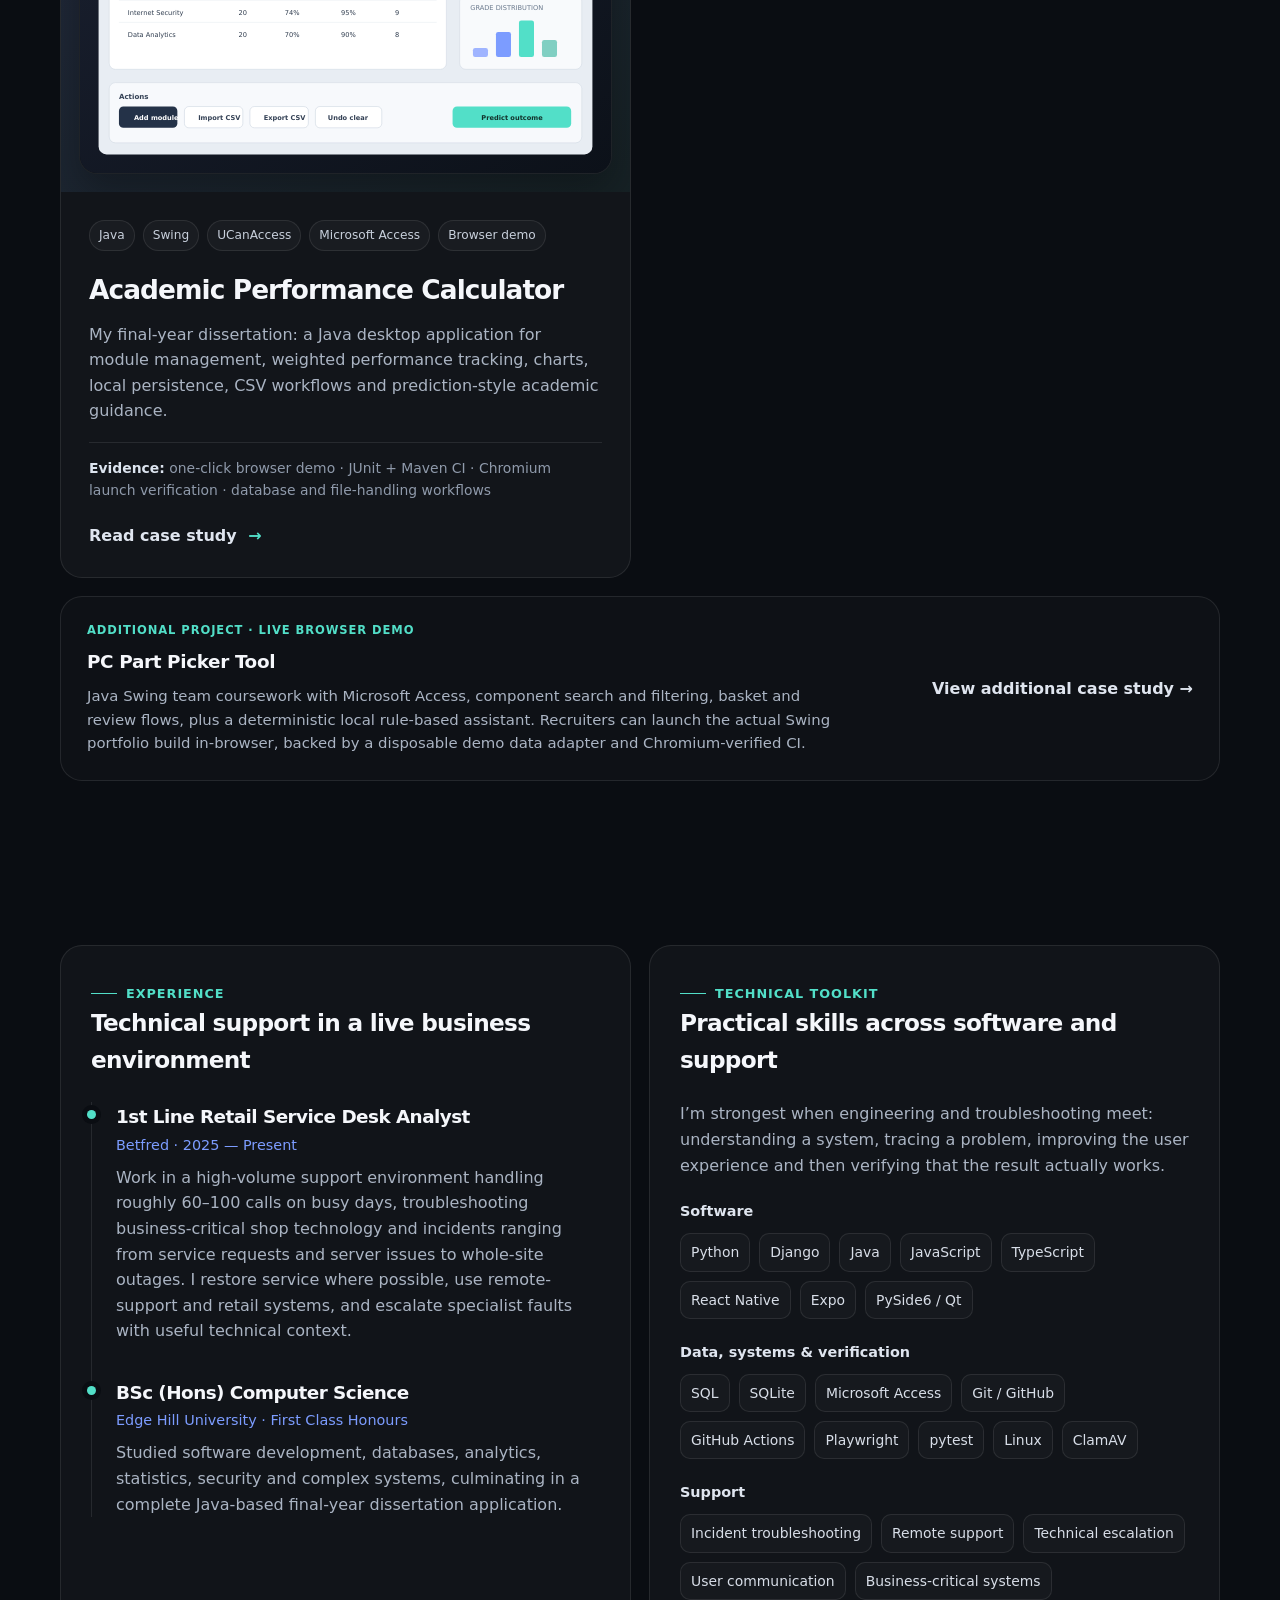
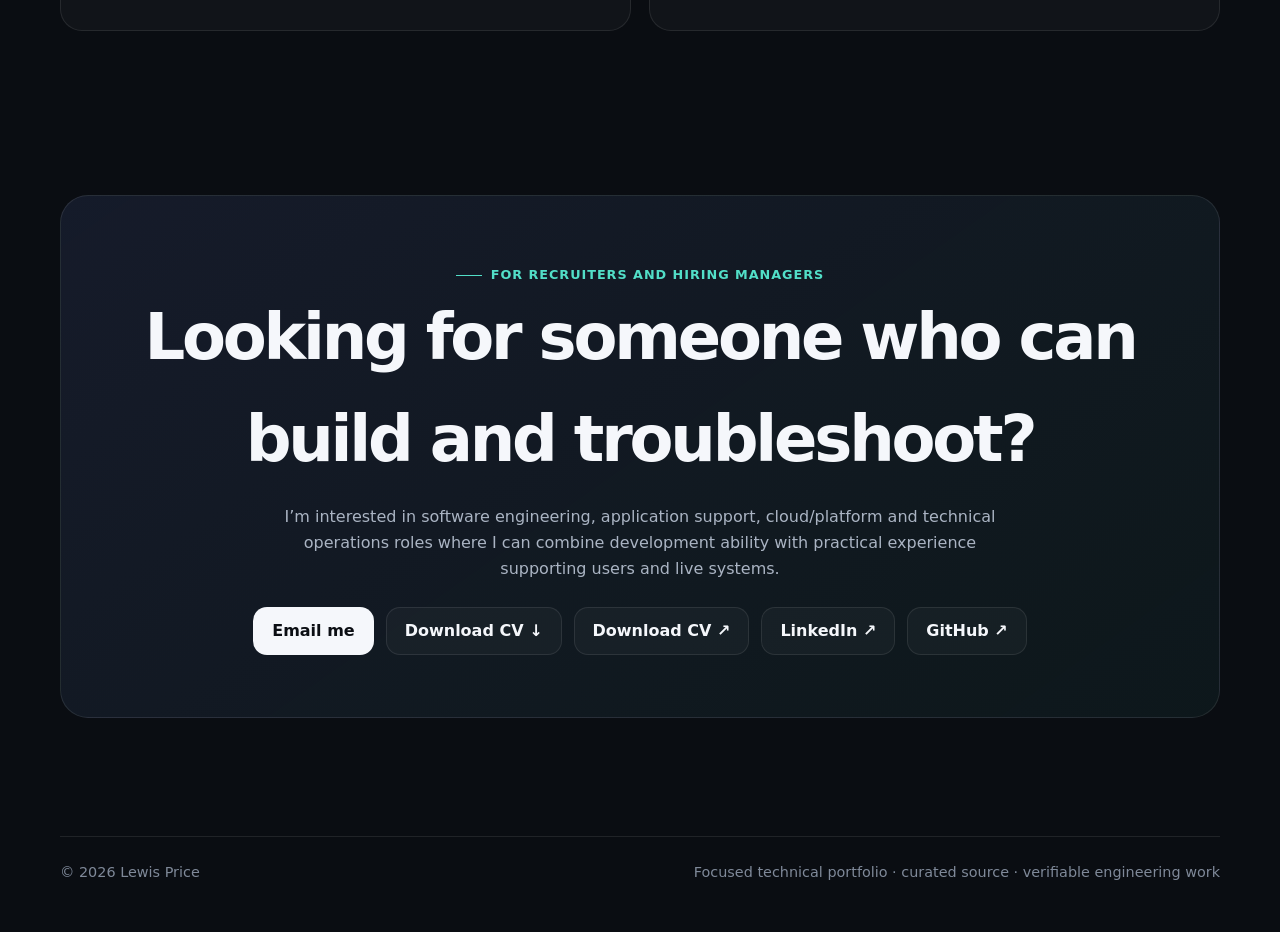
==== commit f5c33028: "portfolio: highlight Guardian interactive demo" ====
--- a/index.html
+++ b/index.html
@@ -105,12 +105,12 @@
         </a>
 
         <a class="project-card" href="projects/guardian.html">
-          <div class="project-visual shot-wrap"><span class="preview-badge">Desktop · Security</span><img class="project-shot" src="https://raw.githubusercontent.com/PriceyLewis/Guardian-AntiVirus/main/docs/screenshots/guardian-overview.png" alt="Guardian Antivirus overview screen captured from the PySide6 application"></div>
-          <div class="project-content">
-            <div class="project-meta"><span class="tag">Python</span><span class="tag">PySide6</span><span class="tag">ClamAV</span><span class="tag">SQLite</span></div>
+          <div class="project-visual shot-wrap"><span class="preview-badge">Desktop · Security · Interactive demo</span><img class="project-shot" src="https://raw.githubusercontent.com/PriceyLewis/Guardian-AntiVirus/main/docs/screenshots/guardian-overview.png" alt="Guardian Antivirus overview screen captured from the PySide6 application"></div>
+          <div class="project-content">
+            <div class="project-meta"><span class="tag">Python</span><span class="tag">PySide6</span><span class="tag">ClamAV</span><span class="tag">SQLite</span><span class="tag">Interactive demo</span></div>
             <h3>Guardian Antivirus</h3>
             <p>A Linux desktop security application coordinating malware scanning, asynchronous filesystem monitoring, quarantine workflows, persistent history and defensive settings behaviour.</p>
-            <div class="project-evidence"><span>Evidence:</span> pytest regression suite · scanner failure-state handling · quarantine/restore checks · Linux-specific integration documentation</div>
+            <div class="project-evidence"><span>Evidence:</span> interactive browser demo · pytest regression suite · Chromium demo journeys · quarantine/restore checks · Linux-specific integration documentation</div>
             <div class="project-link">Read case study <span>→</span></div>
           </div>
         </a>
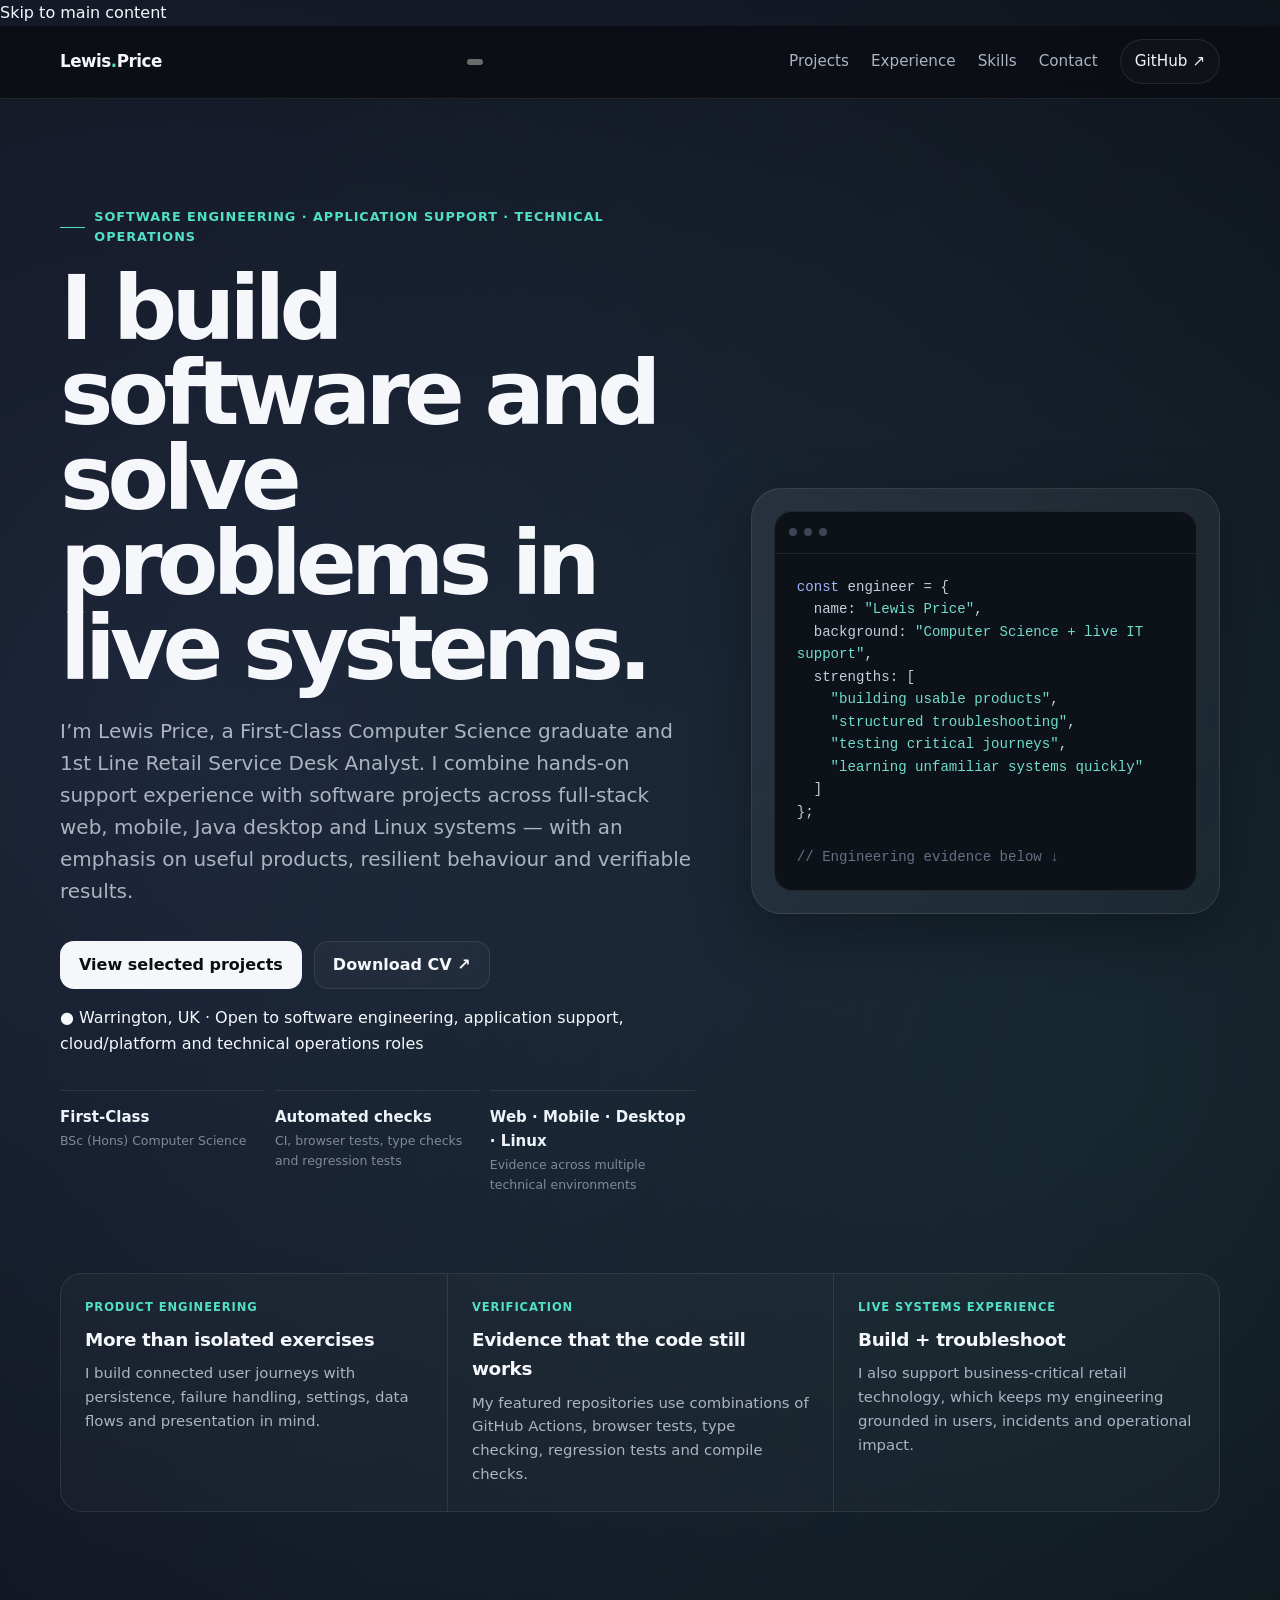
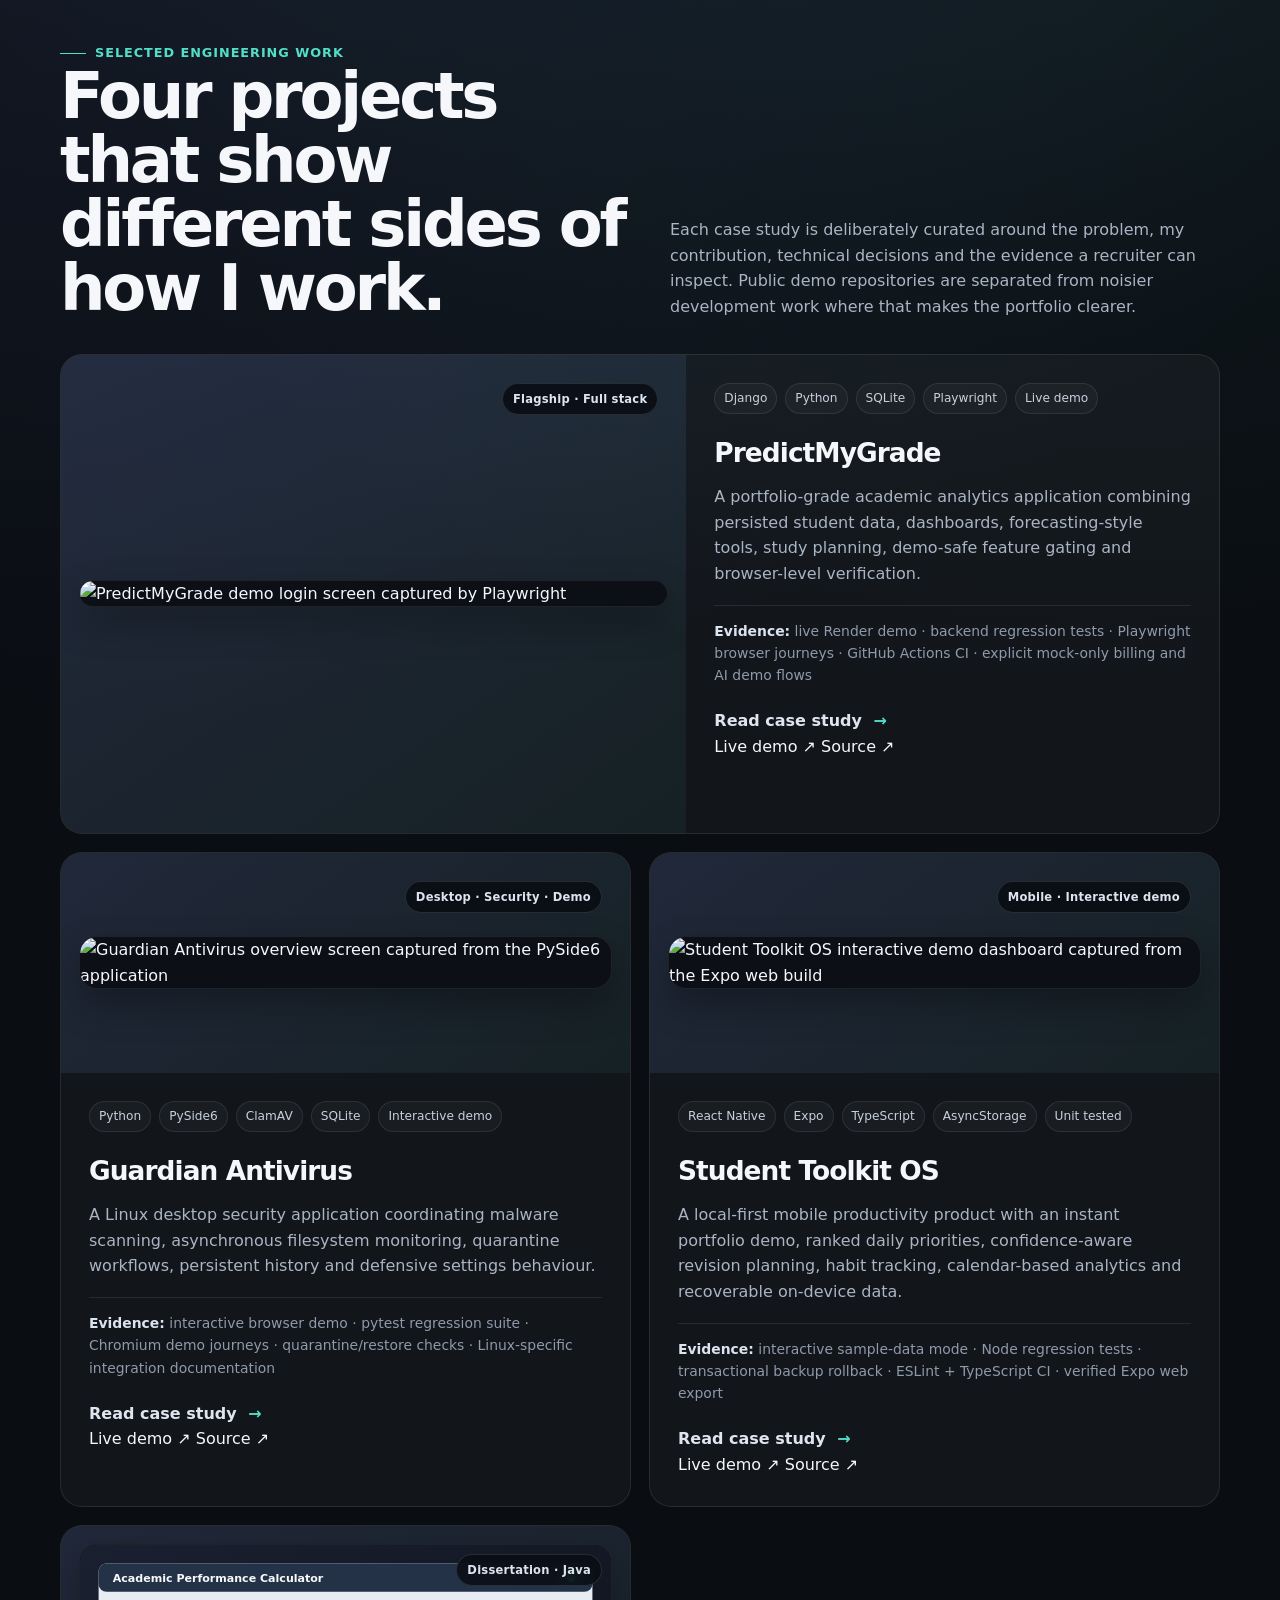
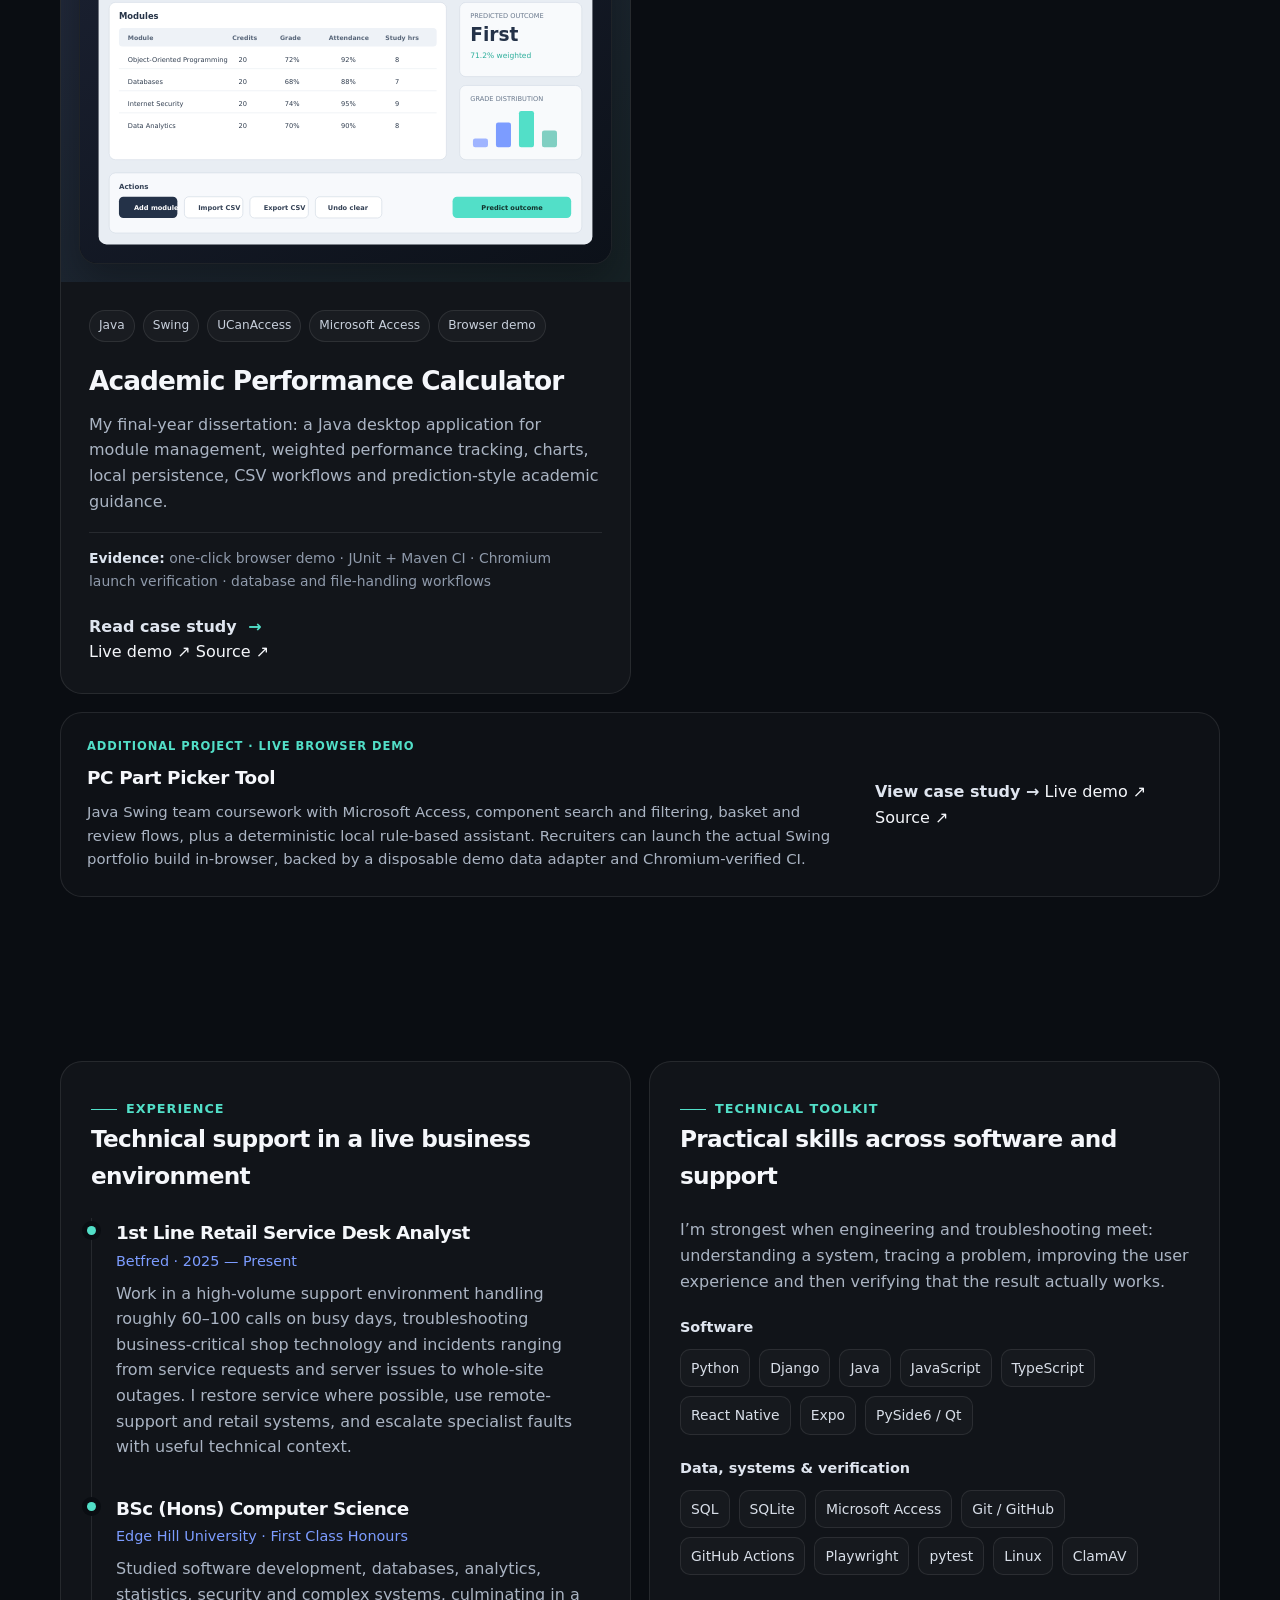
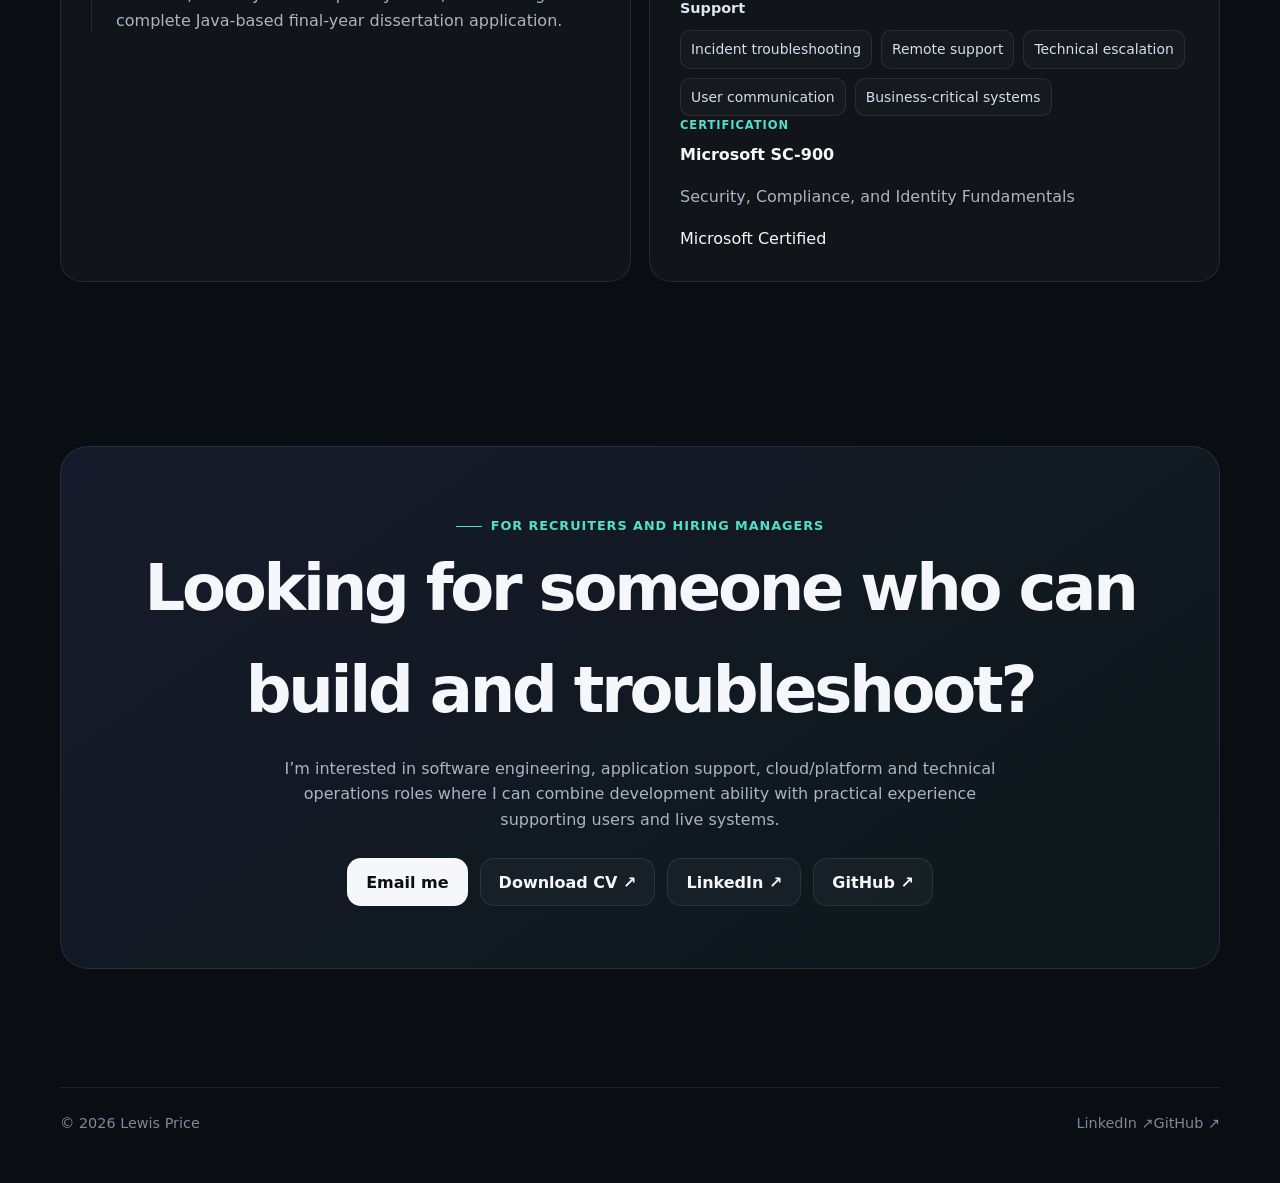
==== commit f4af0765: "Improve recruiter UX and project discovery" ====
--- a/index.html
+++ b/index.html
@@ -3,6 +3,8 @@
 <head>
   <meta charset="utf-8">
   <meta name="viewport" content="width=device-width, initial-scale=1">
+  <meta name="color-scheme" content="dark">
+  <meta name="robots" content="index,follow">
   <meta name="description" content="Lewis Price — First-Class Computer Science graduate and IT Support Analyst. Recruiter-facing software portfolio featuring verified full-stack, mobile, Linux desktop and Java projects.">
   <meta name="theme-color" content="#0a0d12">
   <meta property="og:title" content="Lewis Price | Software & Technical Portfolio">
@@ -11,19 +13,56 @@
   <meta property="og:url" content="https://priceylewis.github.io/">
   <meta property="og:image" content="https://priceylewis.github.io/assets/social-card.png">
   <meta property="og:image:alt" content="Lewis Price software and technical portfolio">
+  <meta property="og:image:width" content="1200">
+  <meta property="og:image:height" content="630">
   <meta name="twitter:card" content="summary_large_image">
   <meta name="twitter:title" content="Lewis Price | Software & Technical Portfolio">
   <meta name="twitter:description" content="Full-stack, mobile, Java and Linux engineering projects with automated verification and live technical-support experience.">
   <meta name="twitter:image" content="https://priceylewis.github.io/assets/social-card.png">
   <link rel="canonical" href="https://priceylewis.github.io/">
+  <link rel="icon" href="assets/favicon.svg" type="image/svg+xml">
+  <link rel="manifest" href="site.webmanifest">
+  <link rel="preconnect" href="https://raw.githubusercontent.com">
   <title>Lewis Price | Software & Technical Portfolio</title>
+  <script type="application/ld+json">
+  {
+    "@context": "https://schema.org",
+    "@type": "Person",
+    "name": "Lewis Price",
+    "url": "https://priceylewis.github.io/",
+    "sameAs": [
+      "https://github.com/PriceyLewis",
+      "https://www.linkedin.com/in/lewis-price-profile/"
+    ],
+    "jobTitle": "1st Line Retail Service Desk Analyst",
+    "alumniOf": {
+      "@type": "CollegeOrUniversity",
+      "name": "Edge Hill University"
+    },
+    "knowsAbout": [
+      "Software Engineering",
+      "Application Support",
+      "Python",
+      "Django",
+      "Java",
+      "TypeScript",
+      "React Native",
+      "Linux",
+      "Technical Troubleshooting"
+    ]
+  }
+  </script>
   <link rel="stylesheet" href="styles.css">
 </head>
 <body>
+<a class="skip-link" href="#main-content">Skip to main content</a>
 <header class="site-header">
   <div class="container nav">
-    <a class="brand" href="#top" aria-label="Lewis Price portfolio home">Lewis<span>.</span>Price</a>
-    <nav class="nav-links" aria-label="Primary navigation">
+    <a class="brand" href="#main-content" aria-label="Lewis Price portfolio home">Lewis<span>.</span>Price</a>
+    <button class="nav-toggle" type="button" aria-expanded="false" aria-controls="primary-navigation" aria-label="Open navigation">
+      <span></span><span></span><span></span>
+    </button>
+    <nav class="nav-links" id="primary-navigation" aria-label="Primary navigation">
       <a href="#projects">Projects</a>
       <a href="#experience">Experience</a>
       <a href="#skills">Skills</a>
@@ -33,19 +72,18 @@
   </div>
 </header>
 
-<main id="top">
+<main id="main-content">
   <section class="hero">
     <div class="container hero-grid">
       <div>
         <div class="eyebrow">Software Engineering · Application Support · Technical Operations</div>
         <h1>I build software and solve problems in live systems.</h1>
-        <p class="hero-copy">I’m Lewis Price, a First-Class Computer Science graduate and 1st Line IT Support Analyst. I combine hands-on support experience with software projects across full-stack web, mobile, Java desktop and Linux systems — with an emphasis on useful products, resilient behaviour and verifiable results.</p>
+        <p class="hero-copy">I’m Lewis Price, a First-Class Computer Science graduate and 1st Line Retail Service Desk Analyst. I combine hands-on support experience with software projects across full-stack web, mobile, Java desktop and Linux systems — with an emphasis on useful products, resilient behaviour and verifiable results.</p>
         <div class="hero-actions">
-          <a class="btn primary" href="#projects">Explore selected projects</a>
+          <a class="btn primary" href="#projects">View selected projects</a>
           <a class="btn secondary" href="assets/Lewis-Price-CV.pdf" target="_blank" rel="noreferrer">Download CV ↗</a>
-          <a class="btn secondary" href="https://www.linkedin.com/in/lewis-price-profile/" target="_blank" rel="noreferrer">LinkedIn ↗</a>
-          <a class="btn secondary" href="https://github.com/PriceyLewis" target="_blank" rel="noreferrer">GitHub ↗</a>
-        </div>
+        </div>
+        <p class="hero-status"><span aria-hidden="true">●</span> Warrington, UK · Open to software engineering, application support, cloud/platform and technical operations roles</p>
         <div class="hero-proof" aria-label="Profile highlights">
           <div><strong>First-Class</strong><span>BSc (Hons) Computer Science</span></div>
           <div><strong>Automated checks</strong><span>CI, browser tests, type checks and regression tests</span></div>
@@ -90,57 +128,94 @@
       </div>
 
       <div class="project-grid">
-        <a class="project-card featured" href="projects/predictmygrade.html">
-          <div class="project-visual shot-wrap">
+        <article class="project-card featured">
+          <a class="project-visual shot-wrap project-visual-link" href="projects/predictmygrade.html" aria-label="Read the PredictMyGrade case study">
             <span class="preview-badge">Flagship · Full stack</span>
-            <img class="project-shot" src="https://raw.githubusercontent.com/PriceyLewis/PredictMyGrade-Demo/main/docs/screenshots/predictmygrade-login-dark.png" alt="PredictMyGrade demo login screen captured by Playwright">
-          </div>
+            <img class="project-shot" src="https://raw.githubusercontent.com/PriceyLewis/PredictMyGrade-Demo/main/docs/screenshots/predictmygrade-login-dark.png" alt="PredictMyGrade demo login screen captured by Playwright" loading="lazy" decoding="async">
+          </a>
           <div class="project-content">
             <div class="project-meta"><span class="tag">Django</span><span class="tag">Python</span><span class="tag">SQLite</span><span class="tag">Playwright</span><span class="tag">Live demo</span></div>
-            <h3>PredictMyGrade</h3>
+            <h3><a href="projects/predictmygrade.html">PredictMyGrade</a></h3>
             <p>A portfolio-grade academic analytics application combining persisted student data, dashboards, forecasting-style tools, study planning, demo-safe feature gating and browser-level verification.</p>
             <div class="project-evidence"><span>Evidence:</span> live Render demo · backend regression tests · Playwright browser journeys · GitHub Actions CI · explicit mock-only billing and AI demo flows</div>
-            <div class="project-link">Read case study <span>→</span></div>
-          </div>
-        </a>
-
-        <a class="project-card" href="projects/guardian.html">
-          <div class="project-visual shot-wrap"><span class="preview-badge">Desktop · Security · Interactive demo</span><img class="project-shot" src="https://raw.githubusercontent.com/PriceyLewis/Guardian-AntiVirus/main/docs/screenshots/guardian-overview.png" alt="Guardian Antivirus overview screen captured from the PySide6 application"></div>
+            <div class="project-footer">
+              <a class="project-link" href="projects/predictmygrade.html">Read case study <span>→</span></a>
+              <div class="project-actions" aria-label="PredictMyGrade links">
+                <a class="mini-btn" href="https://predictmygrade-demo.onrender.com/" target="_blank" rel="noreferrer">Live demo ↗</a>
+                <a class="mini-btn" href="https://github.com/PriceyLewis/PredictMyGrade-Demo" target="_blank" rel="noreferrer">Source ↗</a>
+              </div>
+            </div>
+          </div>
+        </article>
+
+        <article class="project-card">
+          <a class="project-visual shot-wrap project-visual-link" href="projects/guardian.html" aria-label="Read the Guardian Antivirus case study">
+            <span class="preview-badge">Desktop · Security · Demo</span>
+            <img class="project-shot" src="https://raw.githubusercontent.com/PriceyLewis/Guardian-AntiVirus/main/docs/screenshots/guardian-overview.png" alt="Guardian Antivirus overview screen captured from the PySide6 application" loading="lazy" decoding="async">
+          </a>
           <div class="project-content">
             <div class="project-meta"><span class="tag">Python</span><span class="tag">PySide6</span><span class="tag">ClamAV</span><span class="tag">SQLite</span><span class="tag">Interactive demo</span></div>
-            <h3>Guardian Antivirus</h3>
+            <h3><a href="projects/guardian.html">Guardian Antivirus</a></h3>
             <p>A Linux desktop security application coordinating malware scanning, asynchronous filesystem monitoring, quarantine workflows, persistent history and defensive settings behaviour.</p>
             <div class="project-evidence"><span>Evidence:</span> interactive browser demo · pytest regression suite · Chromium demo journeys · quarantine/restore checks · Linux-specific integration documentation</div>
-            <div class="project-link">Read case study <span>→</span></div>
-          </div>
-        </a>
-
-        <a class="project-card" href="projects/student-toolkit.html">
-          <div class="project-visual shot-wrap"><span class="preview-badge">Mobile · Interactive demo</span><img class="project-shot" src="https://raw.githubusercontent.com/PriceyLewis/StudentToolKit-OS-Demo/main/docs/screenshots/student-toolkit-dashboard.png" alt="Student Toolkit OS interactive demo dashboard captured from the Expo web build"></div>
+            <div class="project-footer">
+              <a class="project-link" href="projects/guardian.html">Read case study <span>→</span></a>
+              <div class="project-actions" aria-label="Guardian Antivirus links">
+                <a class="mini-btn" href="https://priceylewis.github.io/Guardian-AntiVirus/" target="_blank" rel="noreferrer">Live demo ↗</a>
+                <a class="mini-btn" href="https://github.com/PriceyLewis/Guardian-AntiVirus" target="_blank" rel="noreferrer">Source ↗</a>
+              </div>
+            </div>
+          </div>
+        </article>
+
+        <article class="project-card">
+          <a class="project-visual shot-wrap project-visual-link" href="projects/student-toolkit.html" aria-label="Read the Student Toolkit OS case study">
+            <span class="preview-badge">Mobile · Interactive demo</span>
+            <img class="project-shot" src="https://raw.githubusercontent.com/PriceyLewis/StudentToolKit-OS-Demo/main/docs/screenshots/student-toolkit-dashboard.png" alt="Student Toolkit OS interactive demo dashboard captured from the Expo web build" loading="lazy" decoding="async">
+          </a>
           <div class="project-content">
             <div class="project-meta"><span class="tag">React Native</span><span class="tag">Expo</span><span class="tag">TypeScript</span><span class="tag">AsyncStorage</span><span class="tag">Unit tested</span></div>
-            <h3>Student Toolkit OS</h3>
+            <h3><a href="projects/student-toolkit.html">Student Toolkit OS</a></h3>
             <p>A local-first mobile productivity product with an instant portfolio demo, ranked daily priorities, confidence-aware revision planning, habit tracking, calendar-based analytics and recoverable on-device data.</p>
             <div class="project-evidence"><span>Evidence:</span> interactive sample-data mode · Node regression tests · transactional backup rollback · ESLint + TypeScript CI · verified Expo web export</div>
-            <div class="project-link">Read updated case study <span>→</span></div>
-          </div>
-        </a>
-
-        <a class="project-card" href="projects/dissertation.html">
-          <div class="project-visual shot-wrap"><span class="preview-badge">Dissertation · Java</span><img class="project-shot" src="assets/dissertation.svg" alt="Academic Performance Calculator interface preview"></div>
+            <div class="project-footer">
+              <a class="project-link" href="projects/student-toolkit.html">Read case study <span>→</span></a>
+              <div class="project-actions" aria-label="Student Toolkit OS links">
+                <a class="mini-btn" href="https://priceylewis.github.io/StudentToolKit-OS-Demo/" target="_blank" rel="noreferrer">Live demo ↗</a>
+                <a class="mini-btn" href="https://github.com/PriceyLewis/StudentToolKit-OS-Demo" target="_blank" rel="noreferrer">Source ↗</a>
+              </div>
+            </div>
+          </div>
+        </article>
+
+        <article class="project-card">
+          <a class="project-visual shot-wrap project-visual-link" href="projects/dissertation.html" aria-label="Read the Academic Performance Calculator case study">
+            <span class="preview-badge">Dissertation · Java</span>
+            <img class="project-shot" src="assets/dissertation.svg" alt="Academic Performance Calculator interface preview" loading="lazy" decoding="async">
+          </a>
           <div class="project-content">
             <div class="project-meta"><span class="tag">Java</span><span class="tag">Swing</span><span class="tag">UCanAccess</span><span class="tag">Microsoft Access</span><span class="tag">Browser demo</span></div>
-            <h3>Academic Performance Calculator</h3>
+            <h3><a href="projects/dissertation.html">Academic Performance Calculator</a></h3>
             <p>My final-year dissertation: a Java desktop application for module management, weighted performance tracking, charts, local persistence, CSV workflows and prediction-style academic guidance.</p>
             <div class="project-evidence"><span>Evidence:</span> one-click browser demo · JUnit + Maven CI · Chromium launch verification · database and file-handling workflows</div>
-            <div class="project-link">Read case study <span>→</span></div>
-          </div>
-        </a>
+            <div class="project-footer">
+              <a class="project-link" href="projects/dissertation.html">Read case study <span>→</span></a>
+              <div class="project-actions" aria-label="Academic Performance Calculator links">
+                <a class="mini-btn" href="https://priceylewis.github.io/Academic-Performance-Calculator/" target="_blank" rel="noreferrer">Live demo ↗</a>
+                <a class="mini-btn" href="https://github.com/PriceyLewis/Academic-Performance-Calculator" target="_blank" rel="noreferrer">Source ↗</a>
+              </div>
+            </div>
+          </div>
+        </article>
       </div>
 
       <div class="more-work">
         <div><span class="strip-kicker">Additional project · Live browser demo</span><strong>PC Part Picker Tool</strong><p>Java Swing team coursework with Microsoft Access, component search and filtering, basket and review flows, plus a deterministic local rule-based assistant. Recruiters can launch the actual Swing portfolio build in-browser, backed by a disposable demo data adapter and Chromium-verified CI.</p></div>
-        <a class="text-link" href="projects/pc-part-picker.html">View additional case study →</a>
+        <div class="more-work-actions">
+          <a class="text-link" href="projects/pc-part-picker.html">View case study →</a>
+          <a class="mini-btn" href="https://priceylewis.github.io/PCPartPickerTool-Demo/" target="_blank" rel="noreferrer">Live demo ↗</a>
+          <a class="mini-btn" href="https://github.com/PriceyLewis/PCPartPickerTool-Demo" target="_blank" rel="noreferrer">Source ↗</a>
+        </div>
       </div>
     </div>
   </section>
@@ -171,6 +246,10 @@
         <div class="skill-group"><strong>Software</strong><div class="skill-cloud"><span class="skill">Python</span><span class="skill">Django</span><span class="skill">Java</span><span class="skill">JavaScript</span><span class="skill">TypeScript</span><span class="skill">React Native</span><span class="skill">Expo</span><span class="skill">PySide6 / Qt</span></div></div>
         <div class="skill-group"><strong>Data, systems & verification</strong><div class="skill-cloud"><span class="skill">SQL</span><span class="skill">SQLite</span><span class="skill">Microsoft Access</span><span class="skill">Git / GitHub</span><span class="skill">GitHub Actions</span><span class="skill">Playwright</span><span class="skill">pytest</span><span class="skill">Linux</span><span class="skill">ClamAV</span></div></div>
         <div class="skill-group"><strong>Support</strong><div class="skill-cloud"><span class="skill">Incident troubleshooting</span><span class="skill">Remote support</span><span class="skill">Technical escalation</span><span class="skill">User communication</span><span class="skill">Business-critical systems</span></div></div>
+        <div class="credential-panel">
+          <div><span class="strip-kicker">Certification</span><strong>Microsoft SC-900</strong><p>Security, Compliance, and Identity Fundamentals</p></div>
+          <span class="credential-status">Microsoft Certified</span>
+        </div>
       </div>
     </div>
   </section>
@@ -193,7 +272,7 @@
 <footer>
   <div class="container footer-inner">
     <span>© <span data-year></span> Lewis Price</span>
-    <span>Focused technical portfolio · curated source · verifiable engineering work</span>
+    <span class="footer-links"><a href="https://www.linkedin.com/in/lewis-price-profile/" target="_blank" rel="noreferrer">LinkedIn ↗</a><a href="https://github.com/PriceyLewis" target="_blank" rel="noreferrer">GitHub ↗</a></span>
   </div>
 </footer>
 <script src="script.js"></script>
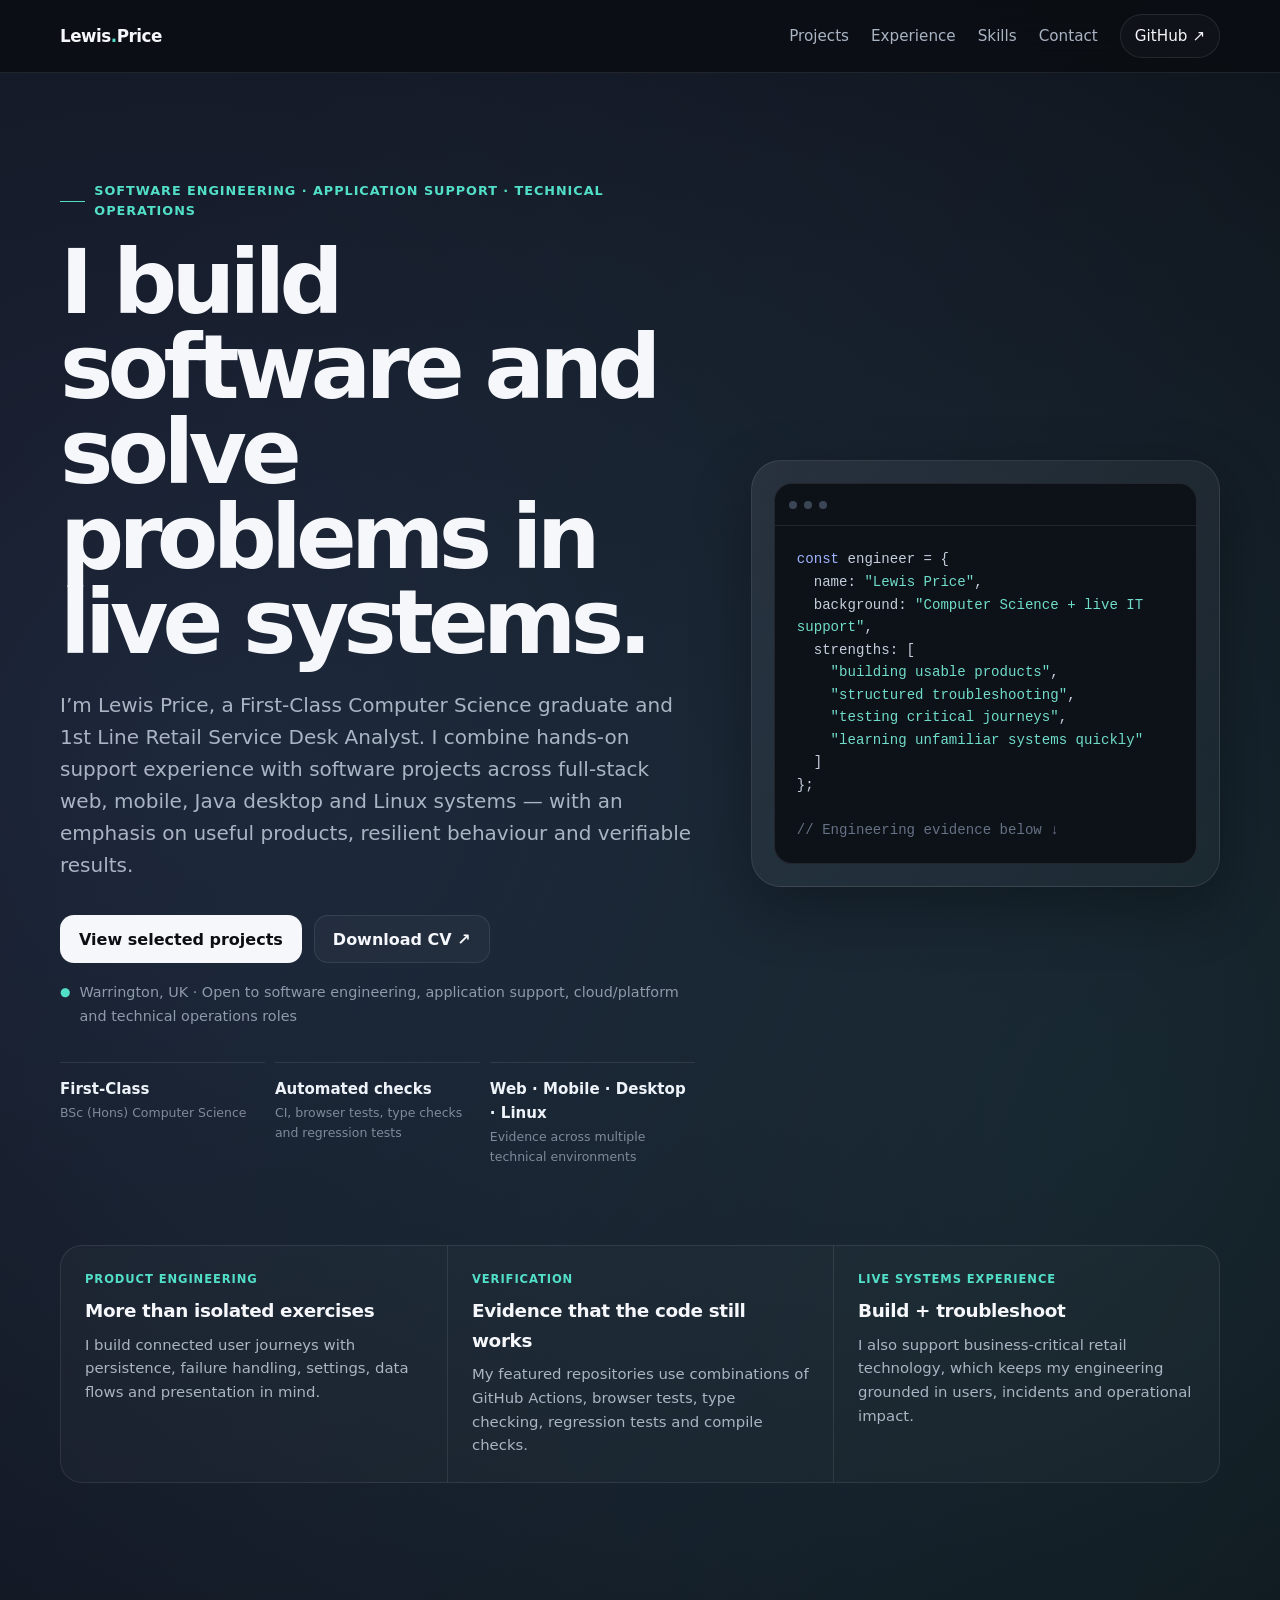
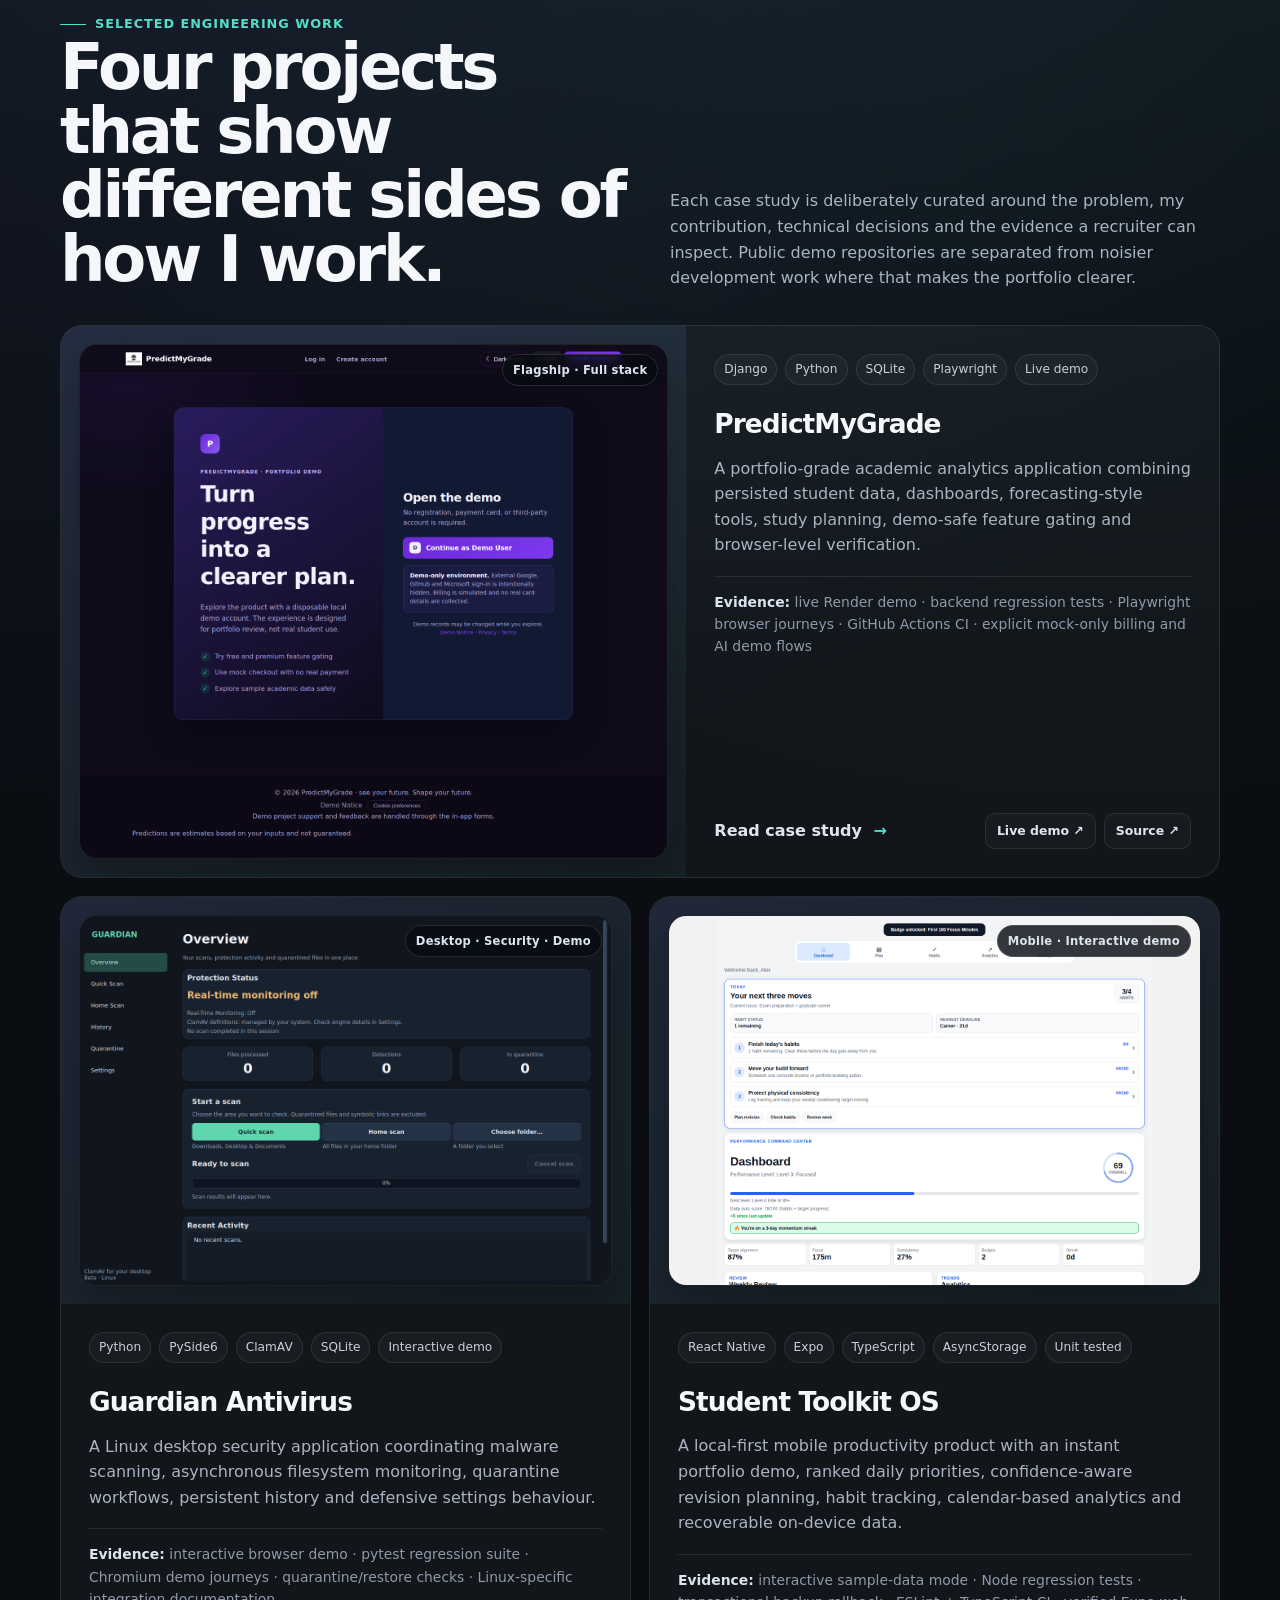
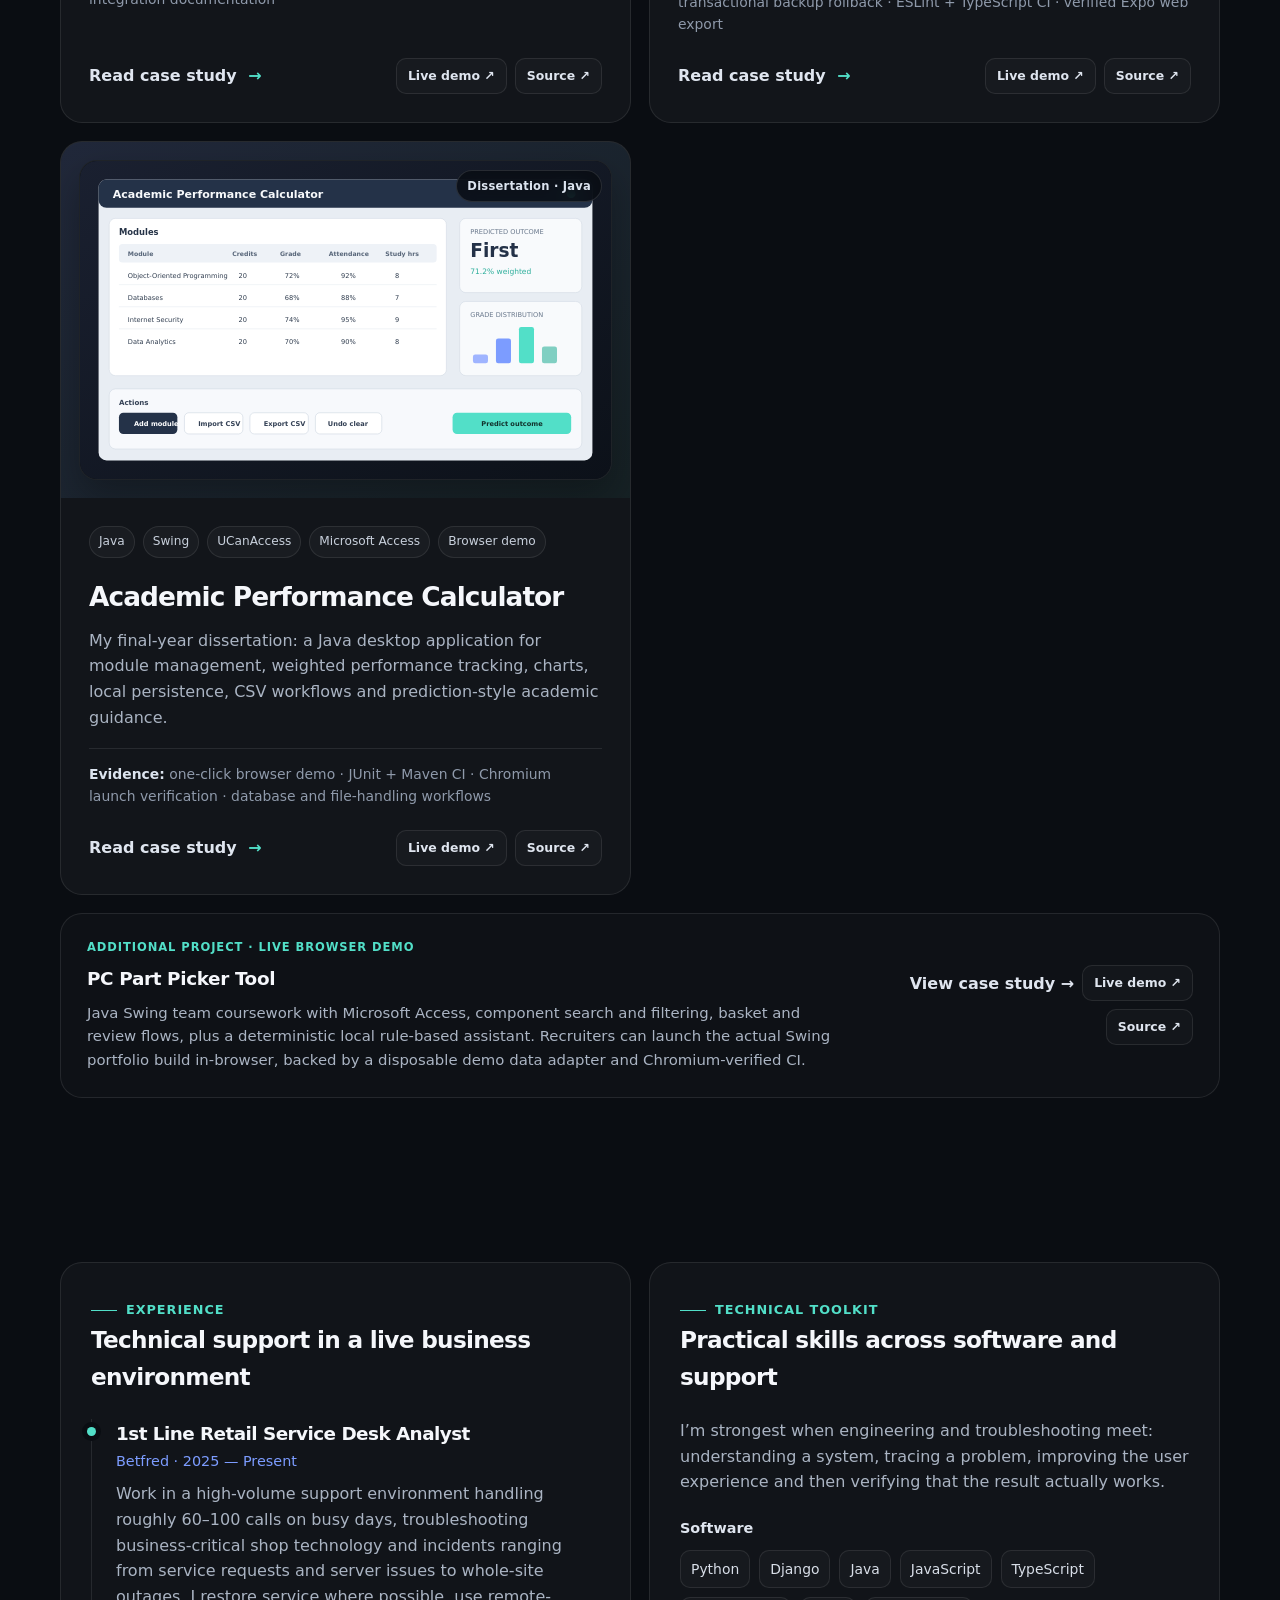
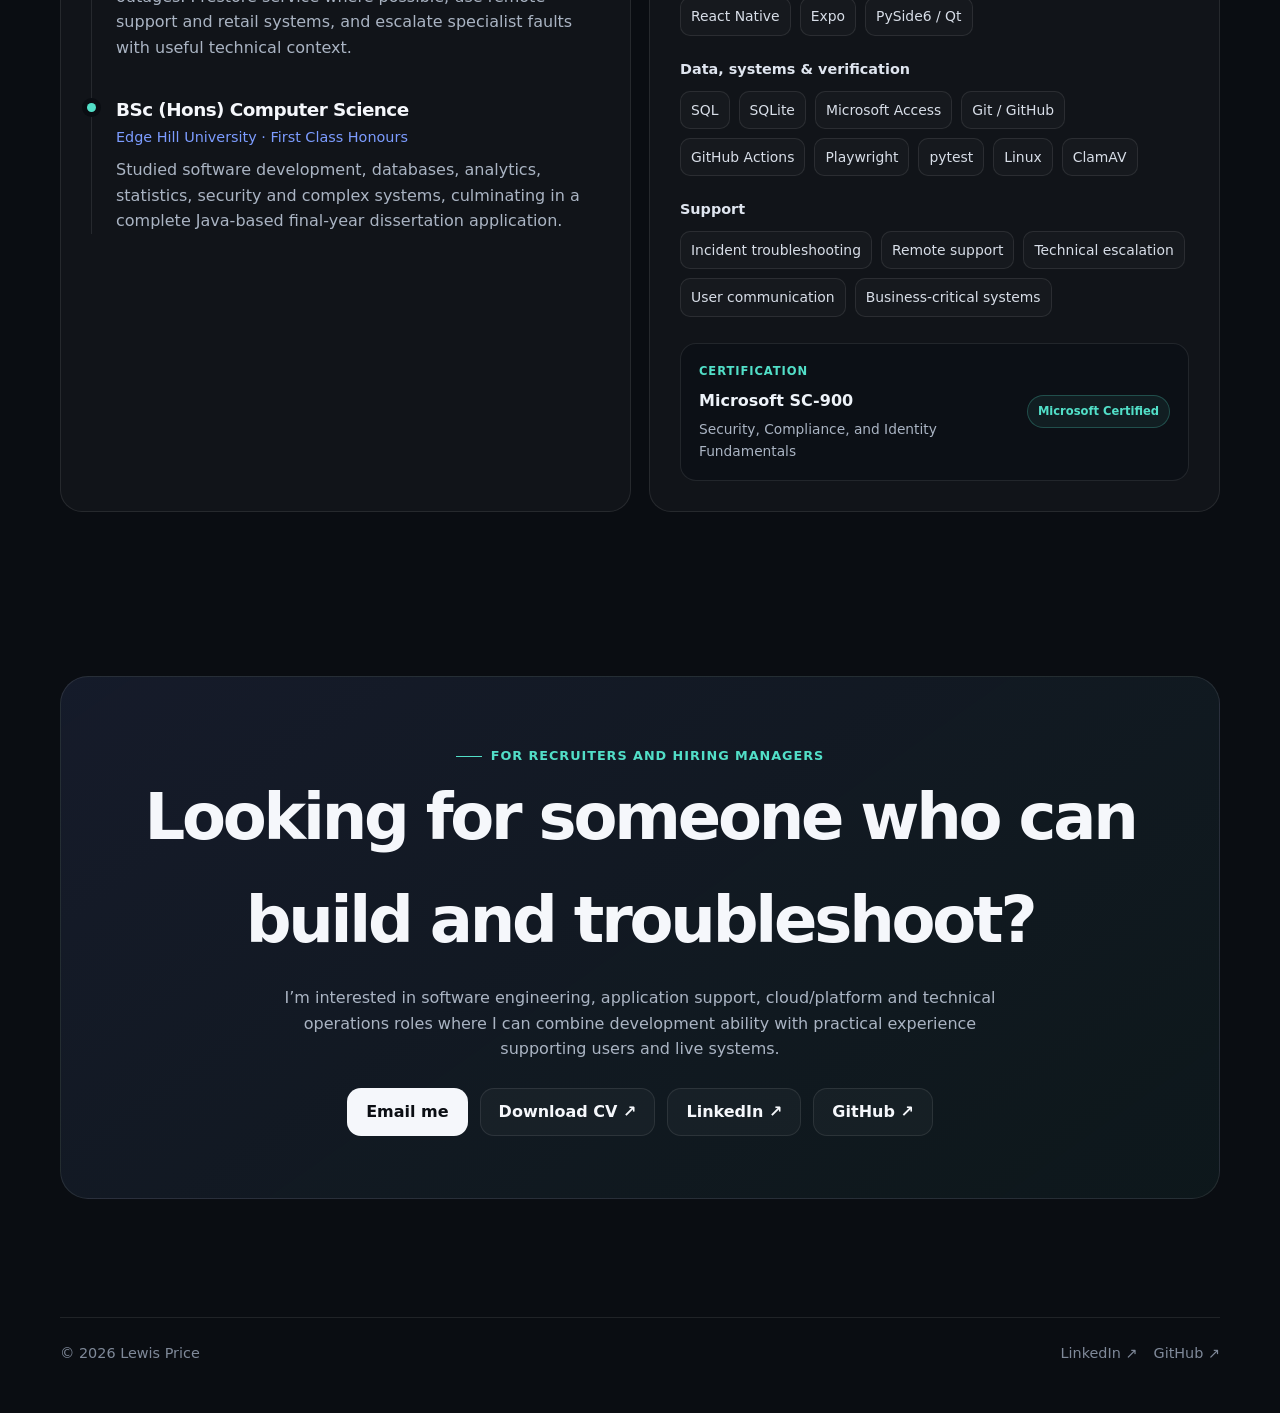
==== commit 4cee4417: "Serve project previews from portfolio assets" ====
--- a/index.html
+++ b/index.html
@@ -22,7 +22,6 @@
   <link rel="canonical" href="https://priceylewis.github.io/">
   <link rel="icon" href="assets/favicon.svg" type="image/svg+xml">
   <link rel="manifest" href="site.webmanifest">
-  <link rel="preconnect" href="https://raw.githubusercontent.com">
   <title>Lewis Price | Software & Technical Portfolio</title>
   <script type="application/ld+json">
   {
@@ -131,7 +130,7 @@
         <article class="project-card featured">
           <a class="project-visual shot-wrap project-visual-link" href="projects/predictmygrade.html" aria-label="Read the PredictMyGrade case study">
             <span class="preview-badge">Flagship · Full stack</span>
-            <img class="project-shot" src="https://raw.githubusercontent.com/PriceyLewis/PredictMyGrade-Demo/main/docs/screenshots/predictmygrade-login-dark.png" alt="PredictMyGrade demo login screen captured by Playwright" loading="lazy" decoding="async">
+            <img class="project-shot" src="assets/screenshots/predictmygrade-login-dark.png" alt="PredictMyGrade demo login screen captured by Playwright" width="1440" height="1258" loading="lazy" decoding="async">
           </a>
           <div class="project-content">
             <div class="project-meta"><span class="tag">Django</span><span class="tag">Python</span><span class="tag">SQLite</span><span class="tag">Playwright</span><span class="tag">Live demo</span></div>
@@ -151,7 +150,7 @@
         <article class="project-card">
           <a class="project-visual shot-wrap project-visual-link" href="projects/guardian.html" aria-label="Read the Guardian Antivirus case study">
             <span class="preview-badge">Desktop · Security · Demo</span>
-            <img class="project-shot" src="https://raw.githubusercontent.com/PriceyLewis/Guardian-AntiVirus/main/docs/screenshots/guardian-overview.png" alt="Guardian Antivirus overview screen captured from the PySide6 application" loading="lazy" decoding="async">
+            <img class="project-shot" src="assets/screenshots/guardian-overview.png" alt="Guardian Antivirus overview screen captured from the PySide6 application" width="1180" height="820" loading="lazy" decoding="async">
           </a>
           <div class="project-content">
             <div class="project-meta"><span class="tag">Python</span><span class="tag">PySide6</span><span class="tag">ClamAV</span><span class="tag">SQLite</span><span class="tag">Interactive demo</span></div>
@@ -171,7 +170,7 @@
         <article class="project-card">
           <a class="project-visual shot-wrap project-visual-link" href="projects/student-toolkit.html" aria-label="Read the Student Toolkit OS case study">
             <span class="preview-badge">Mobile · Interactive demo</span>
-            <img class="project-shot" src="https://raw.githubusercontent.com/PriceyLewis/StudentToolKit-OS-Demo/main/docs/screenshots/student-toolkit-dashboard.png" alt="Student Toolkit OS interactive demo dashboard captured from the Expo web build" loading="lazy" decoding="async">
+            <img class="project-shot" src="assets/screenshots/student-toolkit-dashboard.png" alt="Student Toolkit OS interactive demo dashboard captured from the Expo web build" width="1440" height="1000" loading="lazy" decoding="async">
           </a>
           <div class="project-content">
             <div class="project-meta"><span class="tag">React Native</span><span class="tag">Expo</span><span class="tag">TypeScript</span><span class="tag">AsyncStorage</span><span class="tag">Unit tested</span></div>
--- a/styles.css
+++ b/styles.css
@@ -25,8 +25,11 @@
   line-height: 1.6;
 }
 a { color: inherit; text-decoration: none; }
-img { max-width: 100%; }
+img { max-width: 100%; display: block; }
 button, a { -webkit-tap-highlight-color: transparent; }
+button { font: inherit; color: inherit; }
+.skip-link { position: fixed; top: 10px; left: 10px; z-index: 100; padding: 10px 14px; border-radius: 10px; background: var(--text); color: #0b0e13; font-weight: 800; transform: translateY(-180%); transition: transform .18s ease; }
+.skip-link:focus { transform: translateY(0); }
 a:focus-visible, button:focus-visible { outline: 2px solid var(--accent-2); outline-offset: 4px; }
 
 .container { width: min(calc(100% - 36px), var(--max)); margin: 0 auto; }
@@ -37,7 +40,7 @@
   background: rgba(10,13,18,.82);
   border-bottom: 1px solid var(--line);
 }
-.nav { min-height: 72px; display: flex; align-items: center; justify-content: space-between; gap: 24px; }
+.nav { min-height: 72px; display: flex; align-items: center; justify-content: space-between; gap: 24px; position: relative; }
 .brand { font-weight: 800; letter-spacing: -.03em; font-size: 1.05rem; white-space: nowrap; }
 .brand span { color: var(--accent-2); }
 .nav-links { display: flex; align-items: center; gap: 22px; color: var(--muted); font-size: .95rem; }
@@ -45,6 +48,11 @@
 .nav-links a:hover, .nav-links a:focus { color: var(--text); }
 .nav-cta { border: 1px solid var(--line); padding: 9px 14px; border-radius: 999px; color: var(--text)!important; background: rgba(255,255,255,.025); }
 .nav-cta:hover { border-color: rgba(124,156,255,.35); background: rgba(255,255,255,.05); }
+.nav-toggle { display: none; width: 44px; height: 44px; border: 1px solid var(--line); border-radius: 12px; background: rgba(255,255,255,.035); align-items: center; justify-content: center; flex-direction: column; gap: 4px; cursor: pointer; }
+.nav-toggle span { width: 18px; height: 2px; background: currentColor; border-radius: 999px; transition: transform .18s ease, opacity .18s ease; }
+.nav-toggle[aria-expanded="true"] span:nth-child(1) { transform: translateY(6px) rotate(45deg); }
+.nav-toggle[aria-expanded="true"] span:nth-child(2) { opacity: 0; }
+.nav-toggle[aria-expanded="true"] span:nth-child(3) { transform: translateY(-6px) rotate(-45deg); }
 
 .hero { padding: 108px 0 48px; }
 .hero-grid { display: grid; grid-template-columns: 1.15fr .85fr; gap: 56px; align-items: center; }
@@ -53,6 +61,8 @@
 h1 { font-size: clamp(3rem, 7vw, 6.1rem); line-height: .95; letter-spacing: -.064em; margin: 18px 0 24px; max-width: 860px; }
 .hero-copy { font-size: clamp(1.05rem, 2vw, 1.25rem); color: var(--muted); max-width: 760px; }
 .hero-actions, .cta-actions { display: flex; flex-wrap: wrap; gap: 12px; margin-top: 34px; }
+.hero-status { display: flex; align-items: flex-start; gap: 9px; max-width: 760px; margin: 18px 0 0; color: #8e99a9; font-size: .9rem; }
+.hero-status span { color: var(--accent-2); font-size: .75rem; line-height: 1.9; }
 .btn { display: inline-flex; align-items: center; justify-content: center; min-height: 48px; padding: 0 18px; border-radius: 14px; font-weight: 760; border: 1px solid var(--line); transition: .2s ease; }
 .btn.primary { background: var(--text); color: #0b0e13; border-color: transparent; }
 .btn.secondary { background: rgba(255,255,255,.03); }
@@ -83,7 +93,7 @@
 
 .project-grid { display: grid; grid-template-columns: repeat(12, 1fr); gap: 18px; }
 .project-card { grid-column: span 6; border: 1px solid var(--line); background: rgba(255,255,255,.035); border-radius: var(--radius); overflow: hidden; min-height: 460px; display: flex; flex-direction: column; transition: .22s ease; }
-.project-card:hover { transform: translateY(-4px); border-color: rgba(124,156,255,.38); box-shadow: var(--shadow); }
+.project-card:hover, .project-card:focus-within { transform: translateY(-4px); border-color: rgba(124,156,255,.38); box-shadow: var(--shadow); }
 .project-card.featured { grid-column: span 12; display: grid; grid-template-columns: 1.08fr .92fr; min-height: 480px; }
 .project-visual { min-height: 220px; padding: 28px; background: linear-gradient(145deg, rgba(124,156,255,.14), rgba(82,223,200,.06)); display: flex; align-items: center; justify-content: center; }
 .project-card.featured .project-visual { min-height: 100%; }
@@ -91,15 +101,23 @@
 .project-meta { display: flex; flex-wrap: wrap; gap: 8px; margin-bottom: 18px; }
 .tag { font-size: .76rem; color: #c8d0dc; border: 1px solid var(--line); border-radius: 999px; padding: 5px 9px; background: rgba(255,255,255,.03); }
 .project-content h3 { font-size: 1.65rem; margin: 0 0 10px; letter-spacing: -.035em; }
+.project-content h3 a:hover, .project-content h3 a:focus-visible { color: var(--accent-2); }
 .project-content p { color: var(--muted); margin: 0 0 18px; }
 .project-evidence { color: #8f9aab; font-size: .87rem; padding-top: 14px; border-top: 1px solid var(--line); margin-bottom: 22px; }
 .project-evidence span { color: #dce4ef; font-weight: 760; }
-.project-link { margin-top: auto; font-weight: 750; color: #dfe5ef; }
+.project-footer { display: flex; align-items: center; justify-content: space-between; gap: 16px; margin-top: auto; flex-wrap: wrap; }
+.project-link { font-weight: 750; color: #dfe5ef; }
+.project-link:hover { color: var(--accent-2); }
 .project-link span { color: var(--accent-2); margin-left: 6px; }
+.project-actions, .more-work-actions { display: flex; flex-wrap: wrap; gap: 8px; }
+.mini-btn { display: inline-flex; align-items: center; justify-content: center; min-height: 36px; padding: 0 11px; border: 1px solid var(--line); border-radius: 10px; background: rgba(255,255,255,.025); color: #dfe5ef; font-size: .78rem; font-weight: 760; transition: background .18s ease, border-color .18s ease, transform .18s ease; }
+.mini-btn:hover { border-color: rgba(124,156,255,.38); background: rgba(255,255,255,.055); transform: translateY(-1px); }
+.project-visual-link { color: inherit; }
 .more-work { margin-top: 18px; border: 1px solid var(--line); border-radius: var(--radius); padding: 24px 26px; display: flex; justify-content: space-between; gap: 28px; align-items: center; background: rgba(255,255,255,.02); }
 .more-work > div { max-width: 760px; }
 .text-link { color: #dfe5ef; font-weight: 750; white-space: nowrap; }
 .text-link:hover { color: var(--accent-2); }
+.more-work-actions { align-items: center; justify-content: flex-end; }
 
 .two-col { display: grid; grid-template-columns: 1fr 1fr; gap: 18px; }
 .info-card { border: 1px solid var(--line); background: rgba(255,255,255,.03); border-radius: var(--radius); padding: 30px; }
@@ -111,6 +129,10 @@
 .skill-group > strong { display: block; color: #dfe5ef; font-size: .9rem; }
 .skill-cloud { display: flex; flex-wrap: wrap; gap: 9px; margin-top: 10px; }
 .skill { border: 1px solid var(--line); padding: 7px 10px; border-radius: 10px; color: #d8dee8; background: rgba(255,255,255,.025); font-size: .87rem; }
+.credential-panel { margin-top: 26px; padding: 18px; border: 1px solid var(--line); border-radius: 16px; background: #0c1016; display: flex; align-items: center; justify-content: space-between; gap: 18px; }
+.credential-panel strong { display: block; color: #eef3f9; }
+.credential-panel p { margin: 4px 0 0; font-size: .86rem; }
+.credential-status { flex: 0 0 auto; padding: 6px 10px; border-radius: 999px; border: 1px solid rgba(82,223,200,.25); background: rgba(82,223,200,.07); color: var(--accent-2); font-size: .72rem; font-weight: 800; }
 
 .timeline { border-left: 1px solid var(--line); padding-left: 24px; margin-top: 24px; }
 .timeline-item { position: relative; padding: 0 0 34px; }
@@ -127,6 +149,8 @@
 
 footer { padding: 36px 0 48px; color: #7f8999; font-size: .9rem; }
 .footer-inner { display: flex; justify-content: space-between; gap: 20px; border-top: 1px solid var(--line); padding-top: 24px; }
+.footer-links { display: flex; gap: 16px; }
+.footer-links a:hover { color: var(--text); }
 
 /* Case studies */
 .case-hero { padding: 86px 0 50px; }
@@ -177,7 +201,7 @@
   .project-card.featured, .case-grid, .two-col { grid-template-columns: 1fr; }
   .project-card.featured { grid-column: span 12; }
   .project-card { grid-column: span 6; }
-  .case-side { position: static; grid-template-columns: 1fr 1fr; }
+  .case-side { position: static; grid-template-columns: 1fr 1fr; order: -1; }
 }
 
 @media (max-width: 860px) {
@@ -185,8 +209,12 @@
   .section-header { align-items: start; flex-direction: column; }
   .recruiter-strip { grid-template-columns: 1fr; }
   .recruiter-strip > div + div { border-left: 0; border-top: 1px solid var(--line); }
-  .nav-links { gap: 10px; }
-  .nav-links a[href="#experience"], .nav-links a[href="#skills"] { display: none; }
+  .nav-toggle { display: inline-flex; }
+  .nav-links { position: absolute; top: calc(100% + 10px); left: 0; right: 0; z-index: 30; display: flex; flex-direction: column; align-items: stretch; gap: 4px; padding: 10px; border: 1px solid var(--line); border-radius: 16px; background: rgba(13,17,24,.98); box-shadow: var(--shadow); opacity: 0; visibility: hidden; pointer-events: none; transform: translateY(-8px); transition: opacity .18s ease, transform .18s ease, visibility .18s ease; }
+  .nav-links.is-open { opacity: 1; visibility: visible; pointer-events: auto; transform: translateY(0); }
+  .nav-links a { display: block !important; padding: 11px 12px; border-radius: 10px; }
+  .nav-links a:hover, .nav-links a:focus-visible { background: rgba(255,255,255,.05); }
+  .nav-cta { text-align: center; }
 }
 
 @media (max-width: 680px) {
@@ -195,8 +223,9 @@
   .hero-proof { grid-template-columns: 1fr; }
   .hero-proof div { display: grid; grid-template-columns: minmax(110px,.5fr) 1fr; gap: 12px; align-items: baseline; }
   .more-work { align-items: flex-start; flex-direction: column; }
+  .more-work-actions { justify-content: flex-start; }
   .case-side { grid-template-columns: 1fr; }
-  .nav-links a[href="#contact"] { display: none; }
+  .credential-panel { align-items: flex-start; flex-direction: column; }
 }
 
 @media (max-width: 520px) {
@@ -211,6 +240,9 @@
   .compact-section { padding-top: 20px; padding-bottom: 28px; }
   .project-content, .project-visual, .info-card, .case-card { padding: 22px; }
   .hero-actions .btn, .cta-actions .btn { width: 100%; }
+  .project-footer { align-items: flex-start; flex-direction: column; }
+  .project-actions { width: 100%; }
+  .project-actions .mini-btn { flex: 1; }
   .footer-inner { flex-direction: column; }
   .preview-badge { top: 28px; right: 28px; font-size: .67rem; }
 }
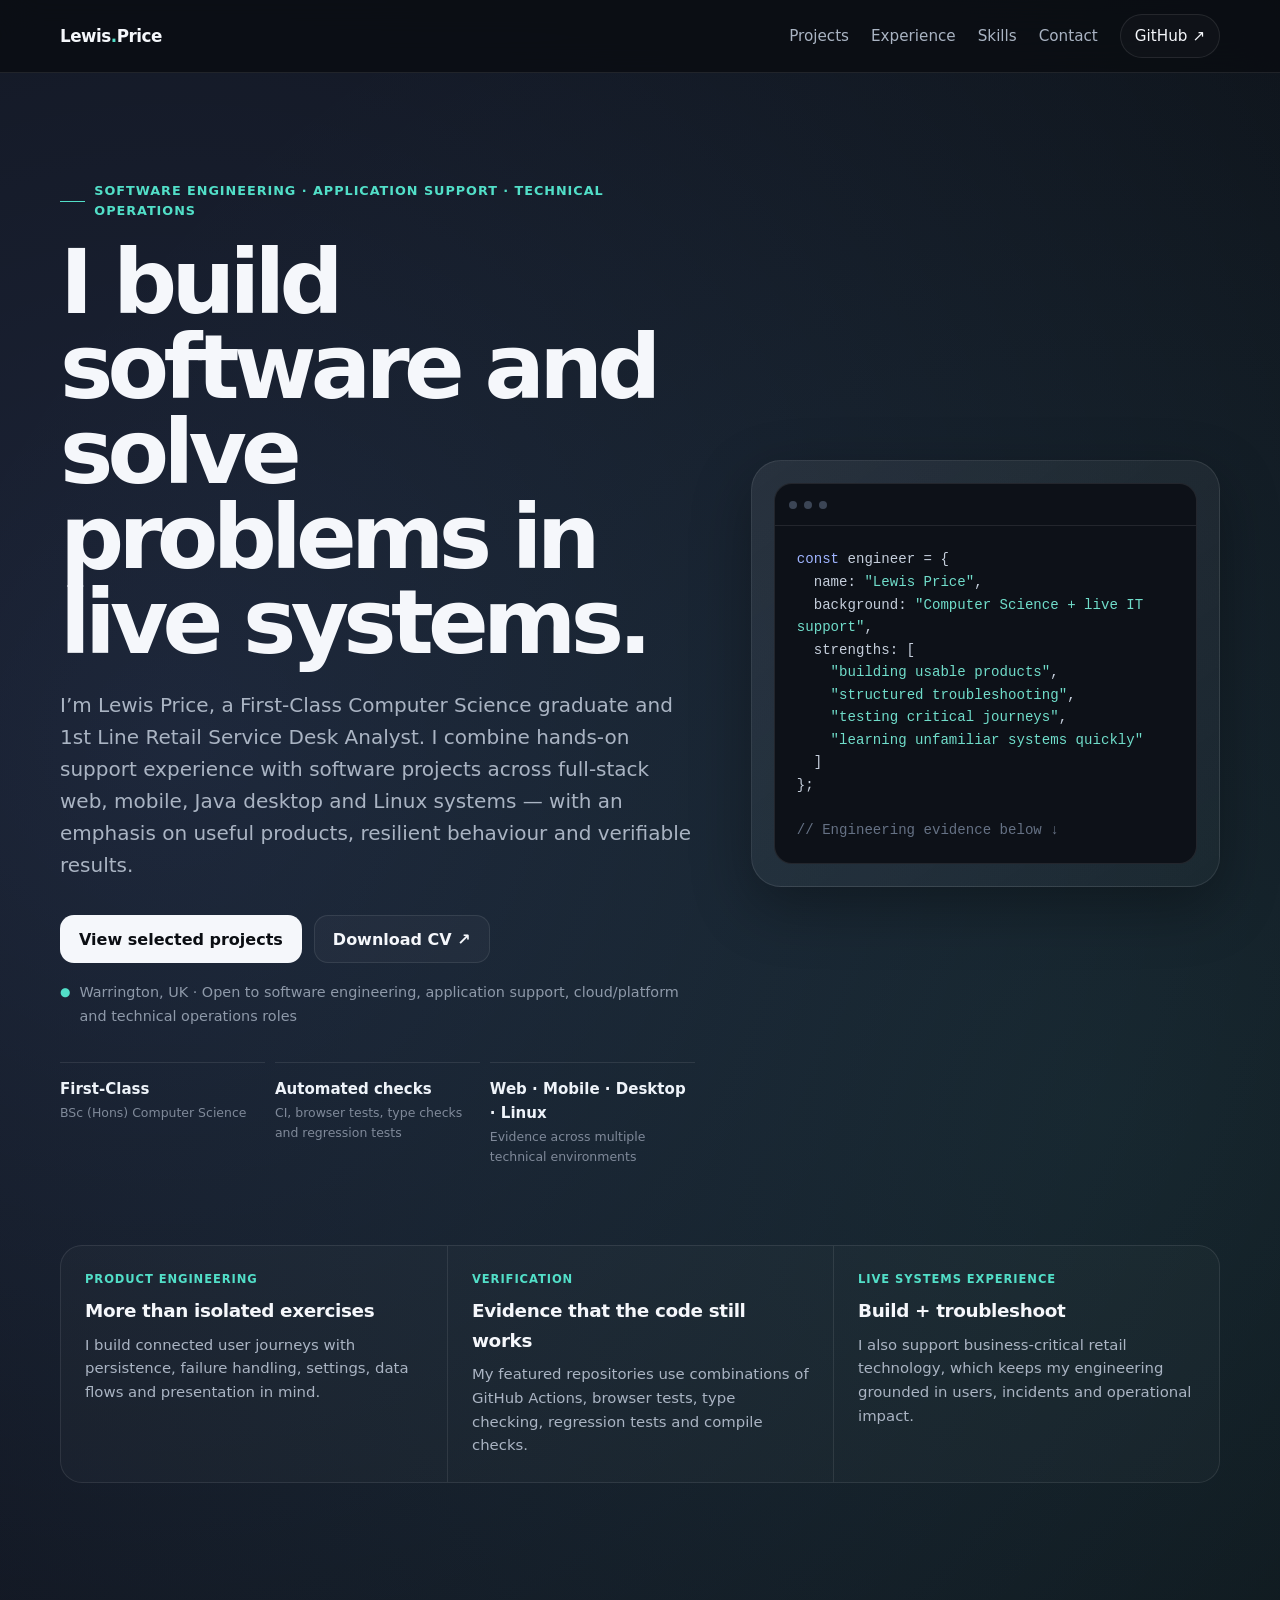
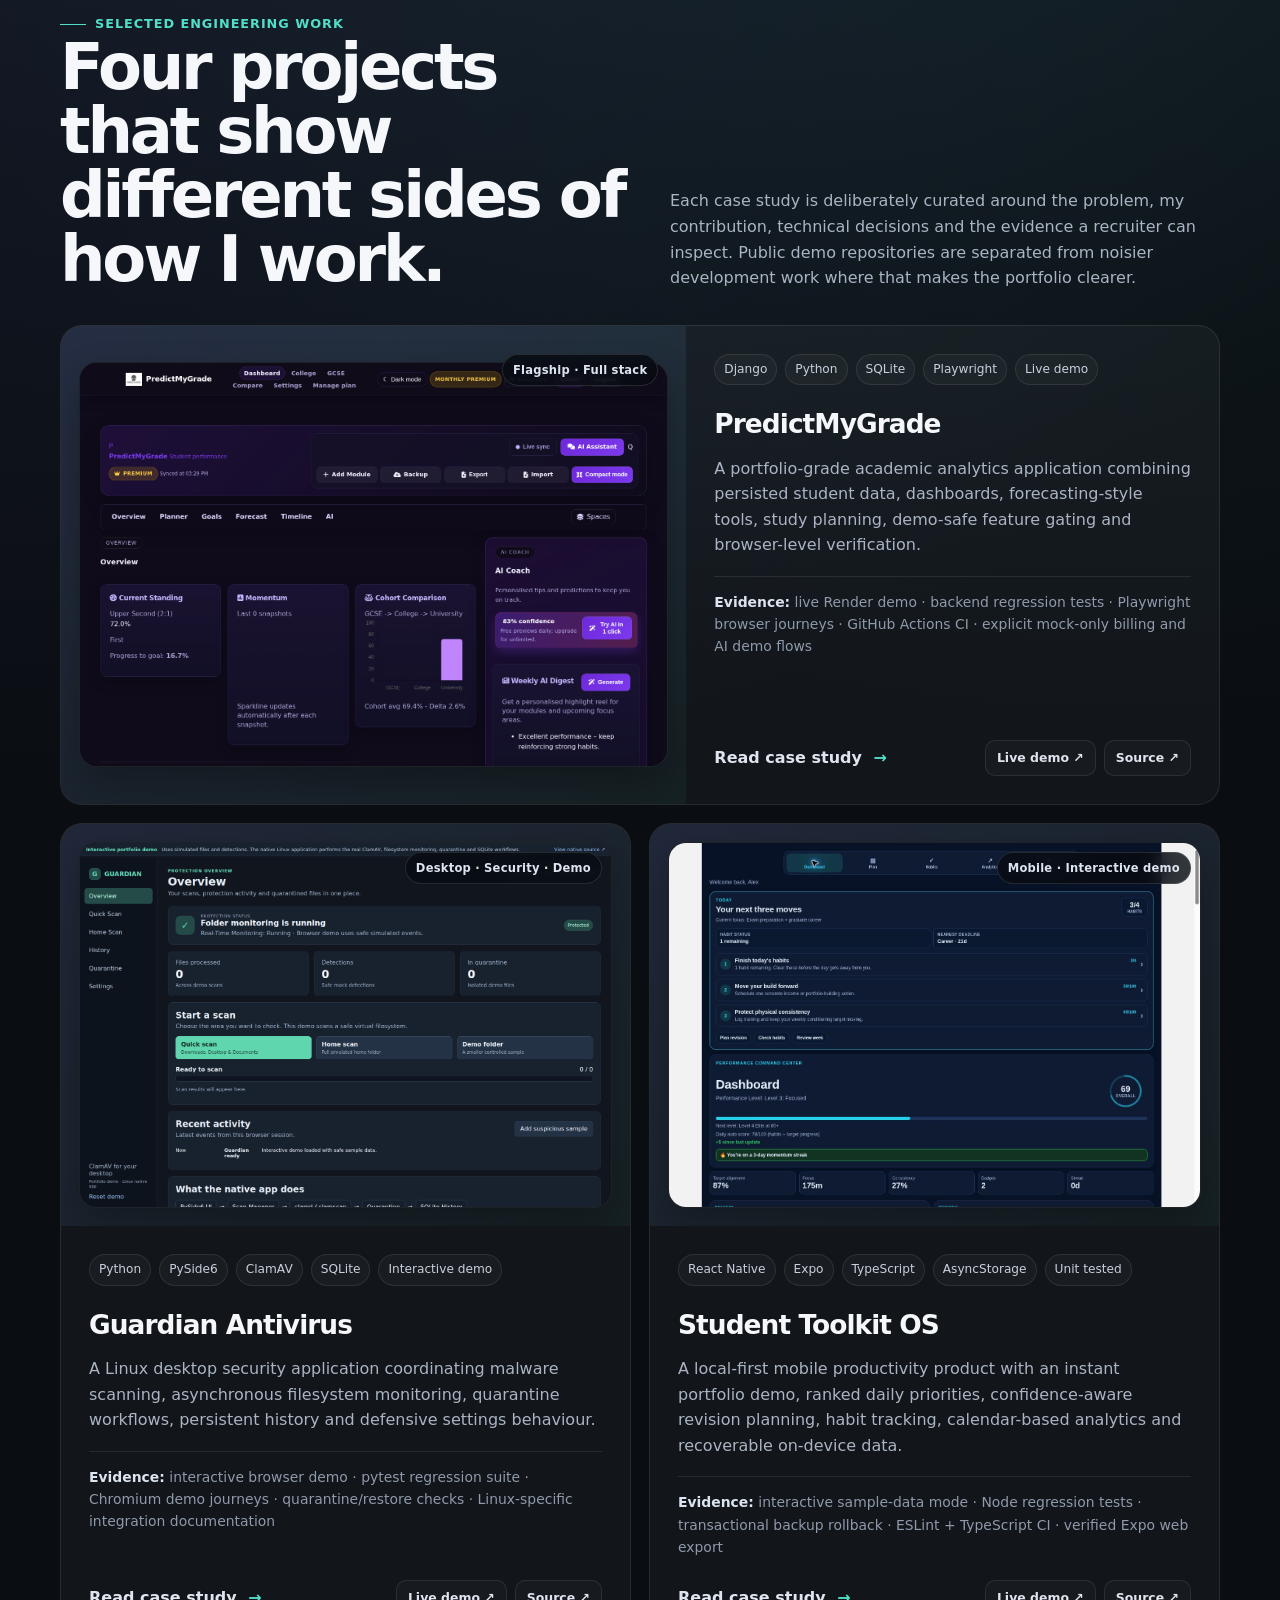
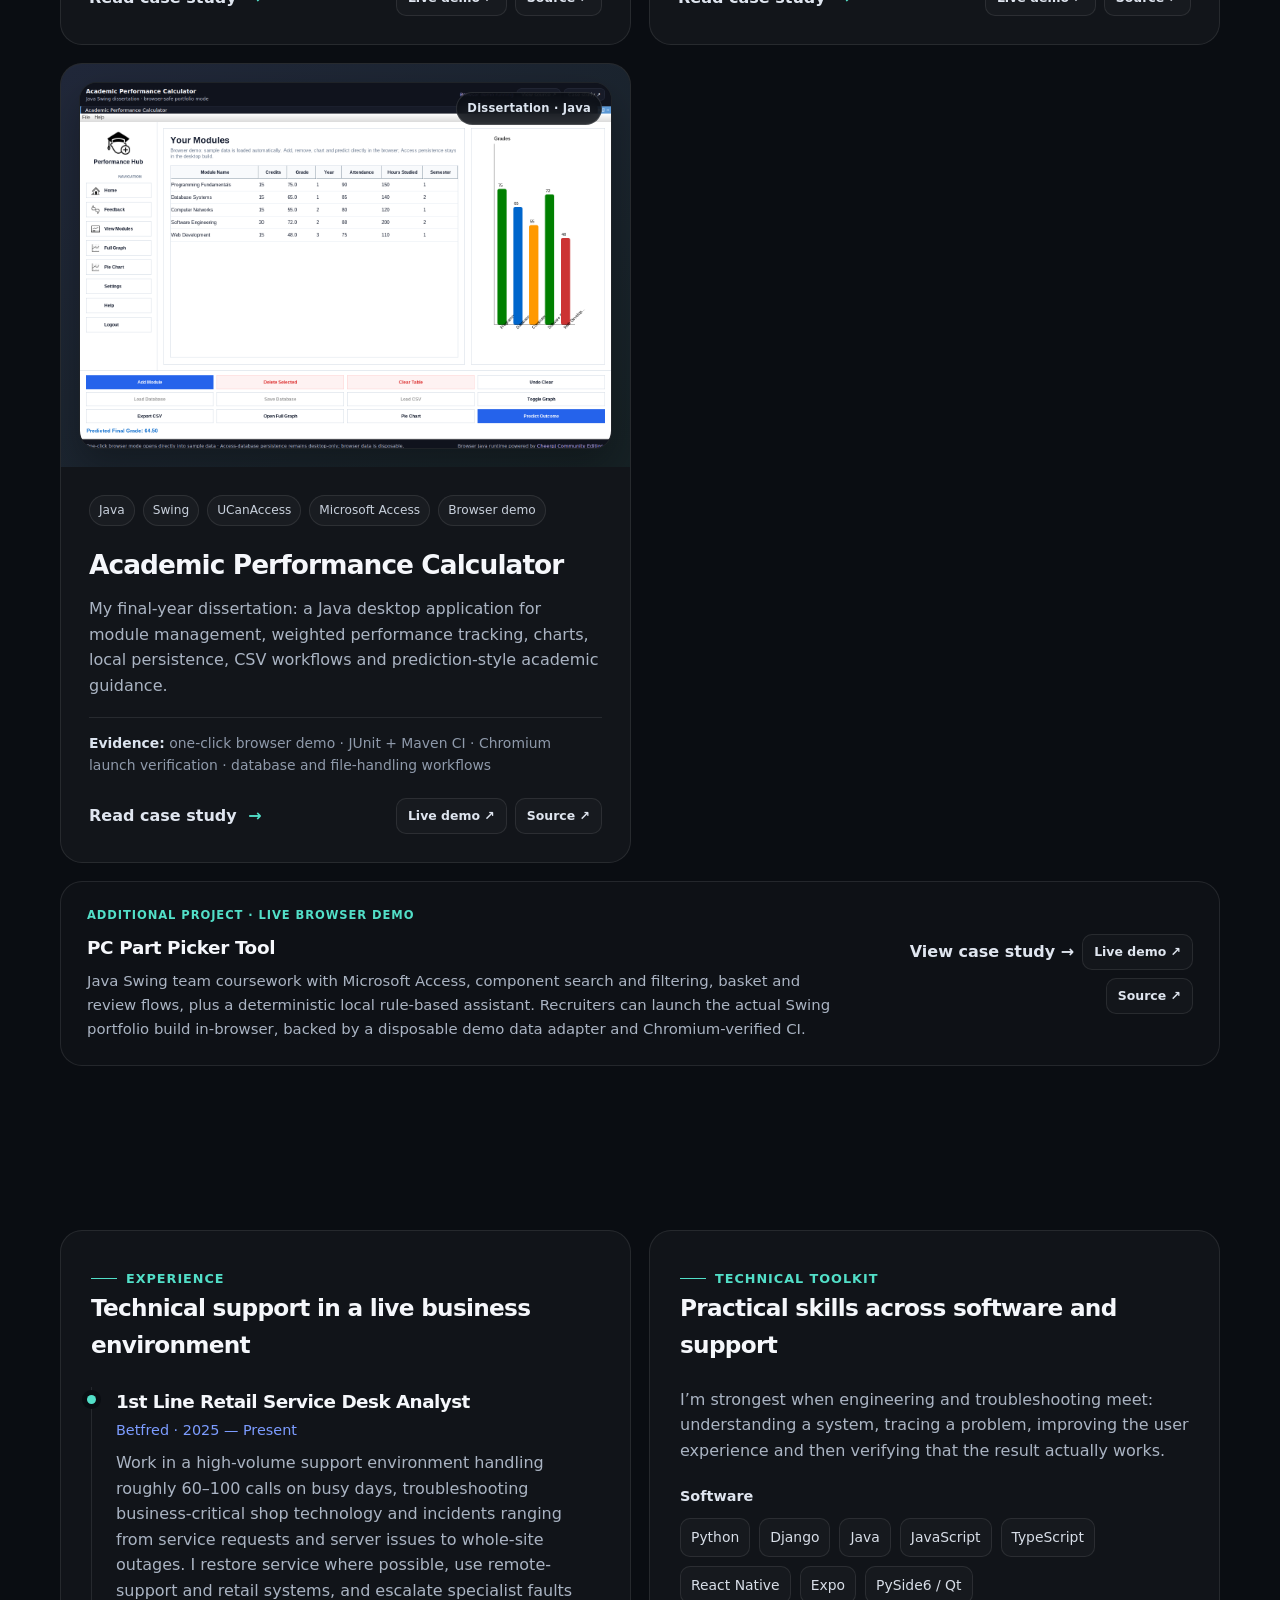
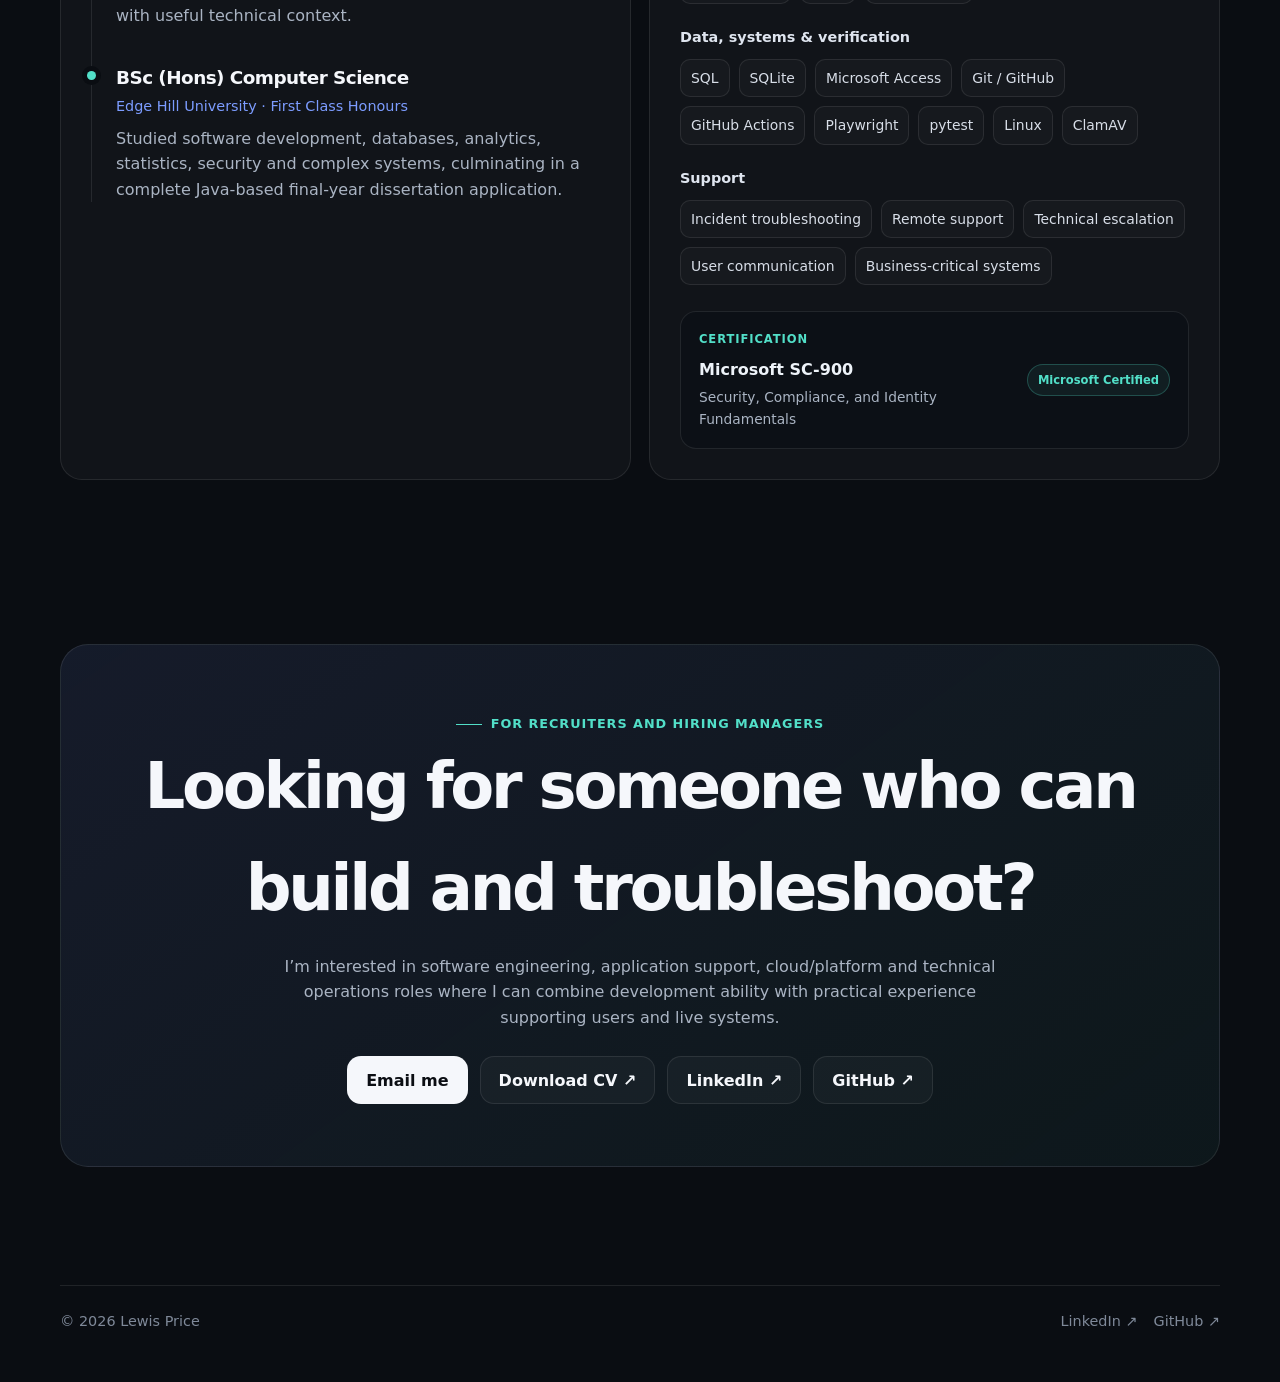
==== commit 6530b5c7: "Refresh all five project screenshots from verified demo builds" ====
--- a/index.html
+++ b/index.html
@@ -130,7 +130,7 @@
         <article class="project-card featured">
           <a class="project-visual shot-wrap project-visual-link" href="projects/predictmygrade.html" aria-label="Read the PredictMyGrade case study">
             <span class="preview-badge">Flagship · Full stack</span>
-            <img class="project-shot" src="assets/screenshots/predictmygrade-login-dark.png" alt="PredictMyGrade demo login screen captured by Playwright" width="1440" height="1258" loading="lazy" decoding="async">
+            <img class="project-shot" src="assets/screenshots/predictmygrade-dashboard.png" alt="PredictMyGrade dashboard with sample grades, study planning and analytics" width="1440" height="7958" loading="lazy" decoding="async">
           </a>
           <div class="project-content">
             <div class="project-meta"><span class="tag">Django</span><span class="tag">Python</span><span class="tag">SQLite</span><span class="tag">Playwright</span><span class="tag">Live demo</span></div>
@@ -150,7 +150,7 @@
         <article class="project-card">
           <a class="project-visual shot-wrap project-visual-link" href="projects/guardian.html" aria-label="Read the Guardian Antivirus case study">
             <span class="preview-badge">Desktop · Security · Demo</span>
-            <img class="project-shot" src="assets/screenshots/guardian-overview.png" alt="Guardian Antivirus overview screen captured from the PySide6 application" width="1180" height="820" loading="lazy" decoding="async">
+            <img class="project-shot" src="assets/screenshots/guardian-browser-overview.png" alt="Guardian browser demo showing scan controls, protection status and quarantine totals" width="1440" height="1125" loading="lazy" decoding="async">
           </a>
           <div class="project-content">
             <div class="project-meta"><span class="tag">Python</span><span class="tag">PySide6</span><span class="tag">ClamAV</span><span class="tag">SQLite</span><span class="tag">Interactive demo</span></div>
@@ -170,7 +170,7 @@
         <article class="project-card">
           <a class="project-visual shot-wrap project-visual-link" href="projects/student-toolkit.html" aria-label="Read the Student Toolkit OS case study">
             <span class="preview-badge">Mobile · Interactive demo</span>
-            <img class="project-shot" src="assets/screenshots/student-toolkit-dashboard.png" alt="Student Toolkit OS interactive demo dashboard captured from the Expo web build" width="1440" height="1000" loading="lazy" decoding="async">
+            <img class="project-shot" src="assets/screenshots/student-toolkit-dashboard-midnight.jpg" alt="Student Toolkit dashboard in Midnight theme showing daily priorities and progress" width="1363" height="936" loading="lazy" decoding="async">
           </a>
           <div class="project-content">
             <div class="project-meta"><span class="tag">React Native</span><span class="tag">Expo</span><span class="tag">TypeScript</span><span class="tag">AsyncStorage</span><span class="tag">Unit tested</span></div>
@@ -190,7 +190,7 @@
         <article class="project-card">
           <a class="project-visual shot-wrap project-visual-link" href="projects/dissertation.html" aria-label="Read the Academic Performance Calculator case study">
             <span class="preview-badge">Dissertation · Java</span>
-            <img class="project-shot" src="assets/dissertation.svg" alt="Academic Performance Calculator interface preview" loading="lazy" decoding="async">
+            <img class="project-shot" src="assets/screenshots/academic-performance-calculator.png" alt="Academic Performance Calculator running in the browser with modules, grades and prediction" width="1440" height="1000" loading="lazy" decoding="async">
           </a>
           <div class="project-content">
             <div class="project-meta"><span class="tag">Java</span><span class="tag">Swing</span><span class="tag">UCanAccess</span><span class="tag">Microsoft Access</span><span class="tag">Browser demo</span></div>
--- a/styles.css
+++ b/styles.css
@@ -177,10 +177,12 @@
 .case-actions .btn { width: 100%; }
 
 .project-visual.shot-wrap { padding: 18px; position: relative; overflow: hidden; }
-.project-shot { width: 100%; height: auto; display: block; border-radius: 18px; border: 1px solid rgba(255,255,255,.08); box-shadow: 0 16px 36px rgba(0,0,0,.28); transition: transform .35s ease, filter .35s ease; background: #0c1016; }
+.project-shot { width: 100%; height: auto; aspect-ratio: 16 / 11; object-fit: cover; object-position: top; display: block; border-radius: 18px; border: 1px solid rgba(255,255,255,.08); box-shadow: 0 16px 36px rgba(0,0,0,.28); transition: transform .35s ease, filter .35s ease; background: #0c1016; }
 .project-card:hover .project-shot { transform: scale(1.018); filter: saturate(1.04) contrast(1.02); }
 .case-shot { padding: 0; overflow: hidden; }
-.case-shot-image { width: 100%; display: block; }
+.screenshot-link { display: block; aspect-ratio: 16 / 11; overflow: hidden; }
+.screenshot-link:focus-visible { outline: 3px solid var(--accent-2); outline-offset: -3px; }
+.case-shot-image { width: 100%; height: 100%; object-fit: cover; object-position: top; display: block; }
 .shot-caption { padding: 14px 18px 18px; color: var(--muted); font-size: .92rem; border-top: 1px solid var(--line); }
 .preview-badge { position: absolute; z-index: 2; top: 28px; right: 28px; padding: 6px 10px; border-radius: 999px; background: rgba(8,12,18,.82); border: 1px solid rgba(255,255,255,.12); backdrop-filter: blur(10px); color: #dce4ef; font-size: .72rem; font-weight: 750; letter-spacing: .02em; }
 
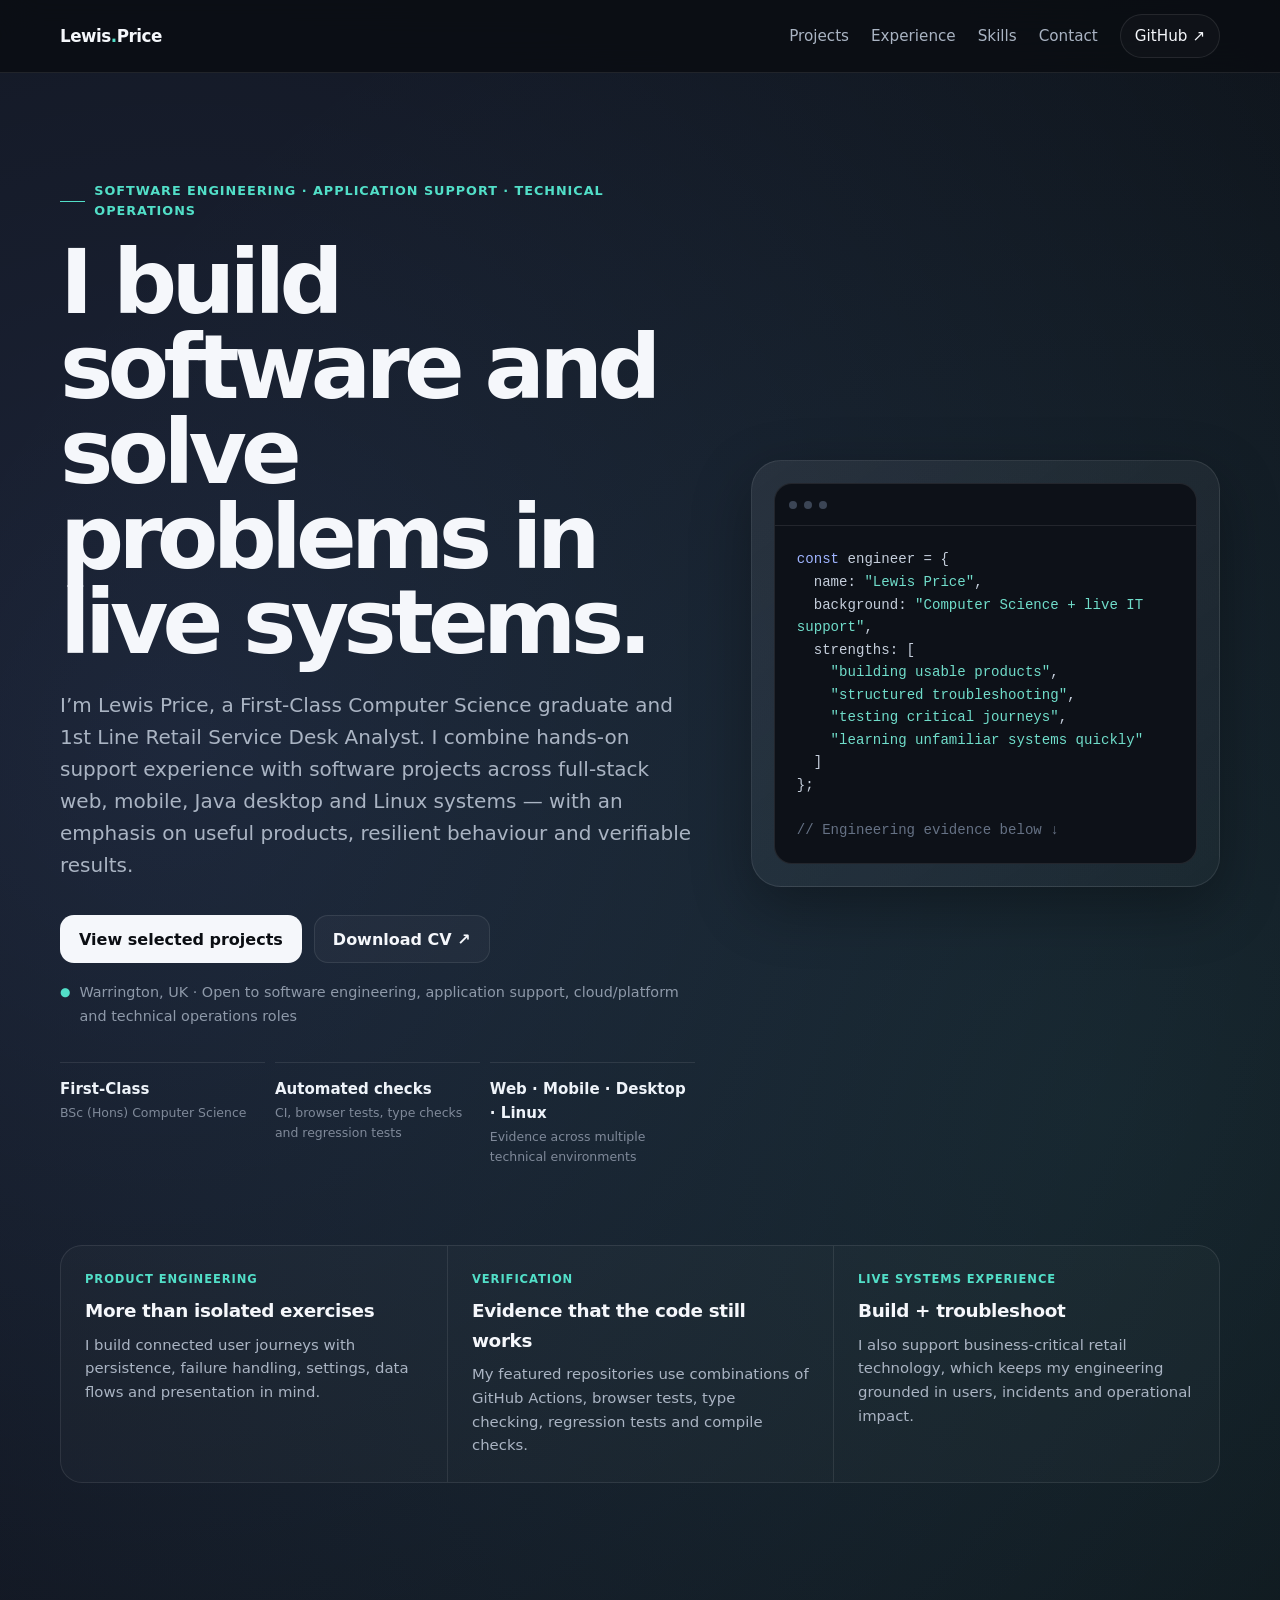
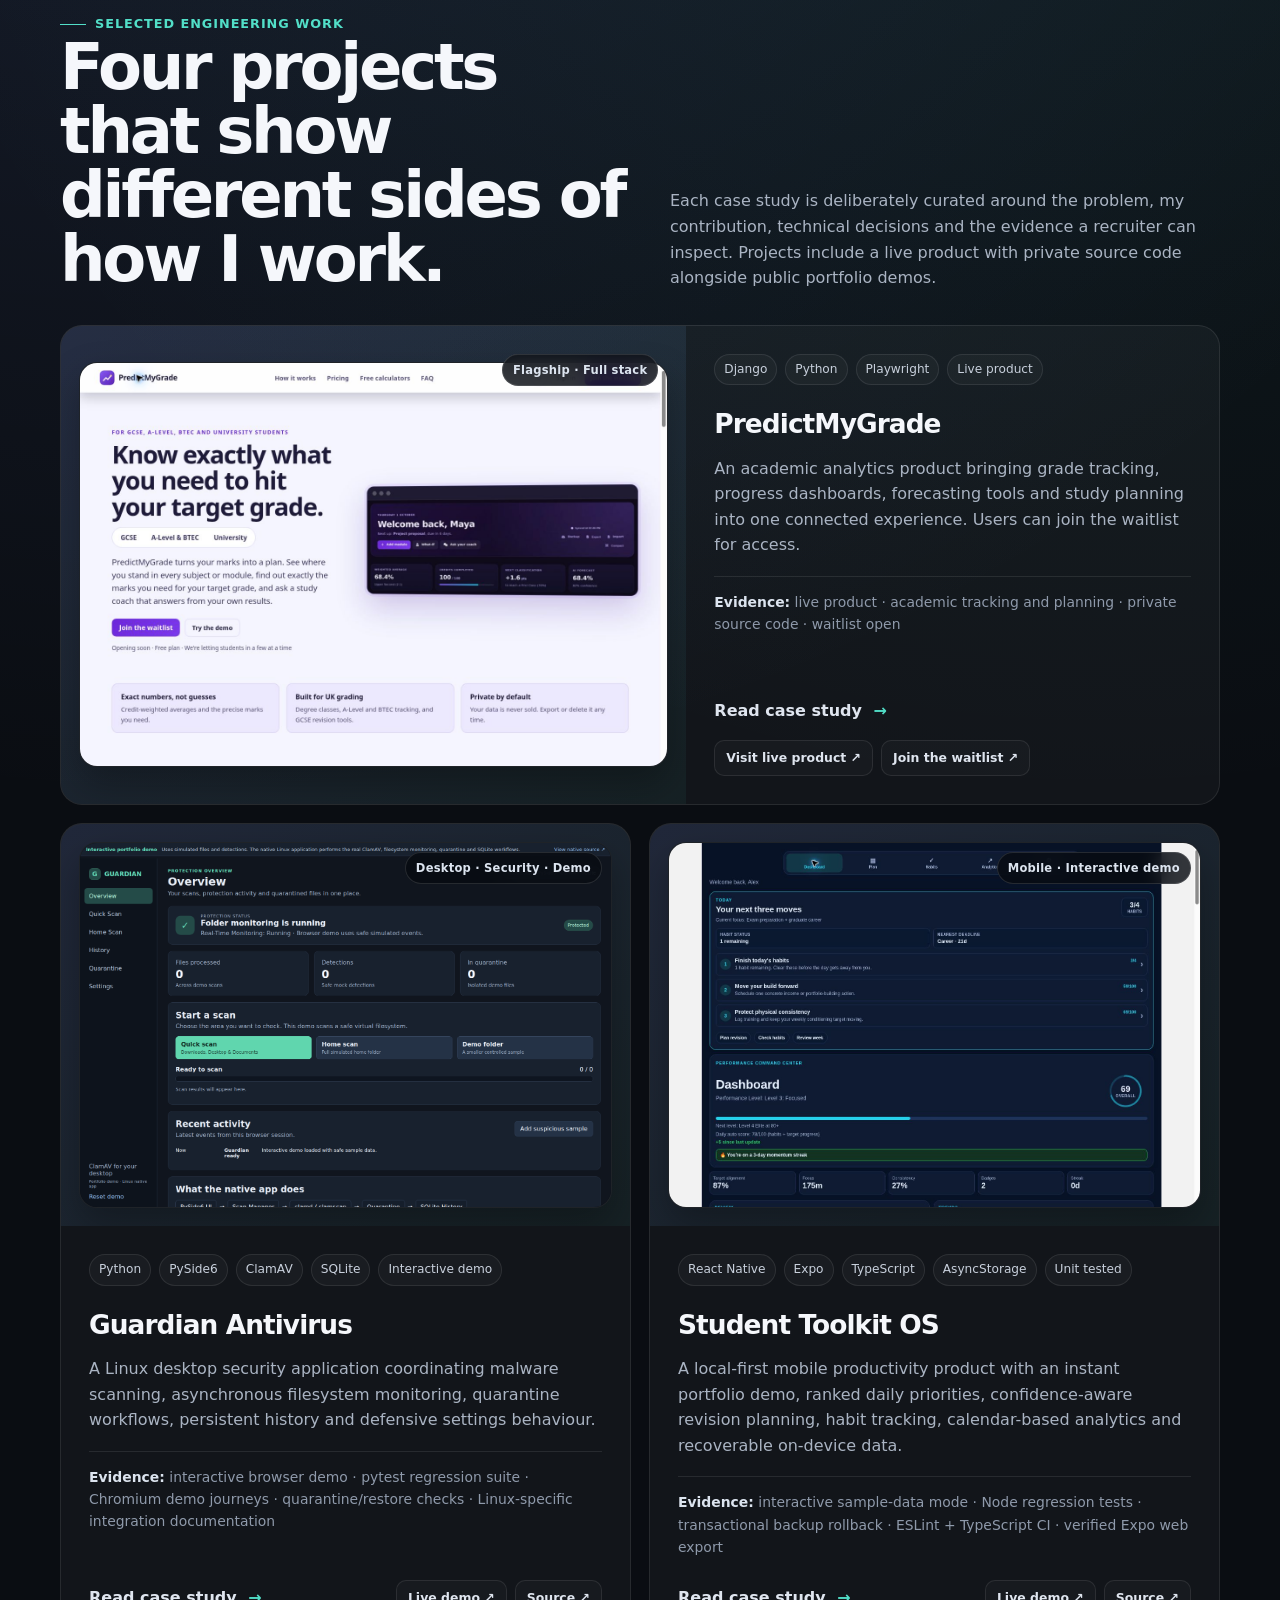
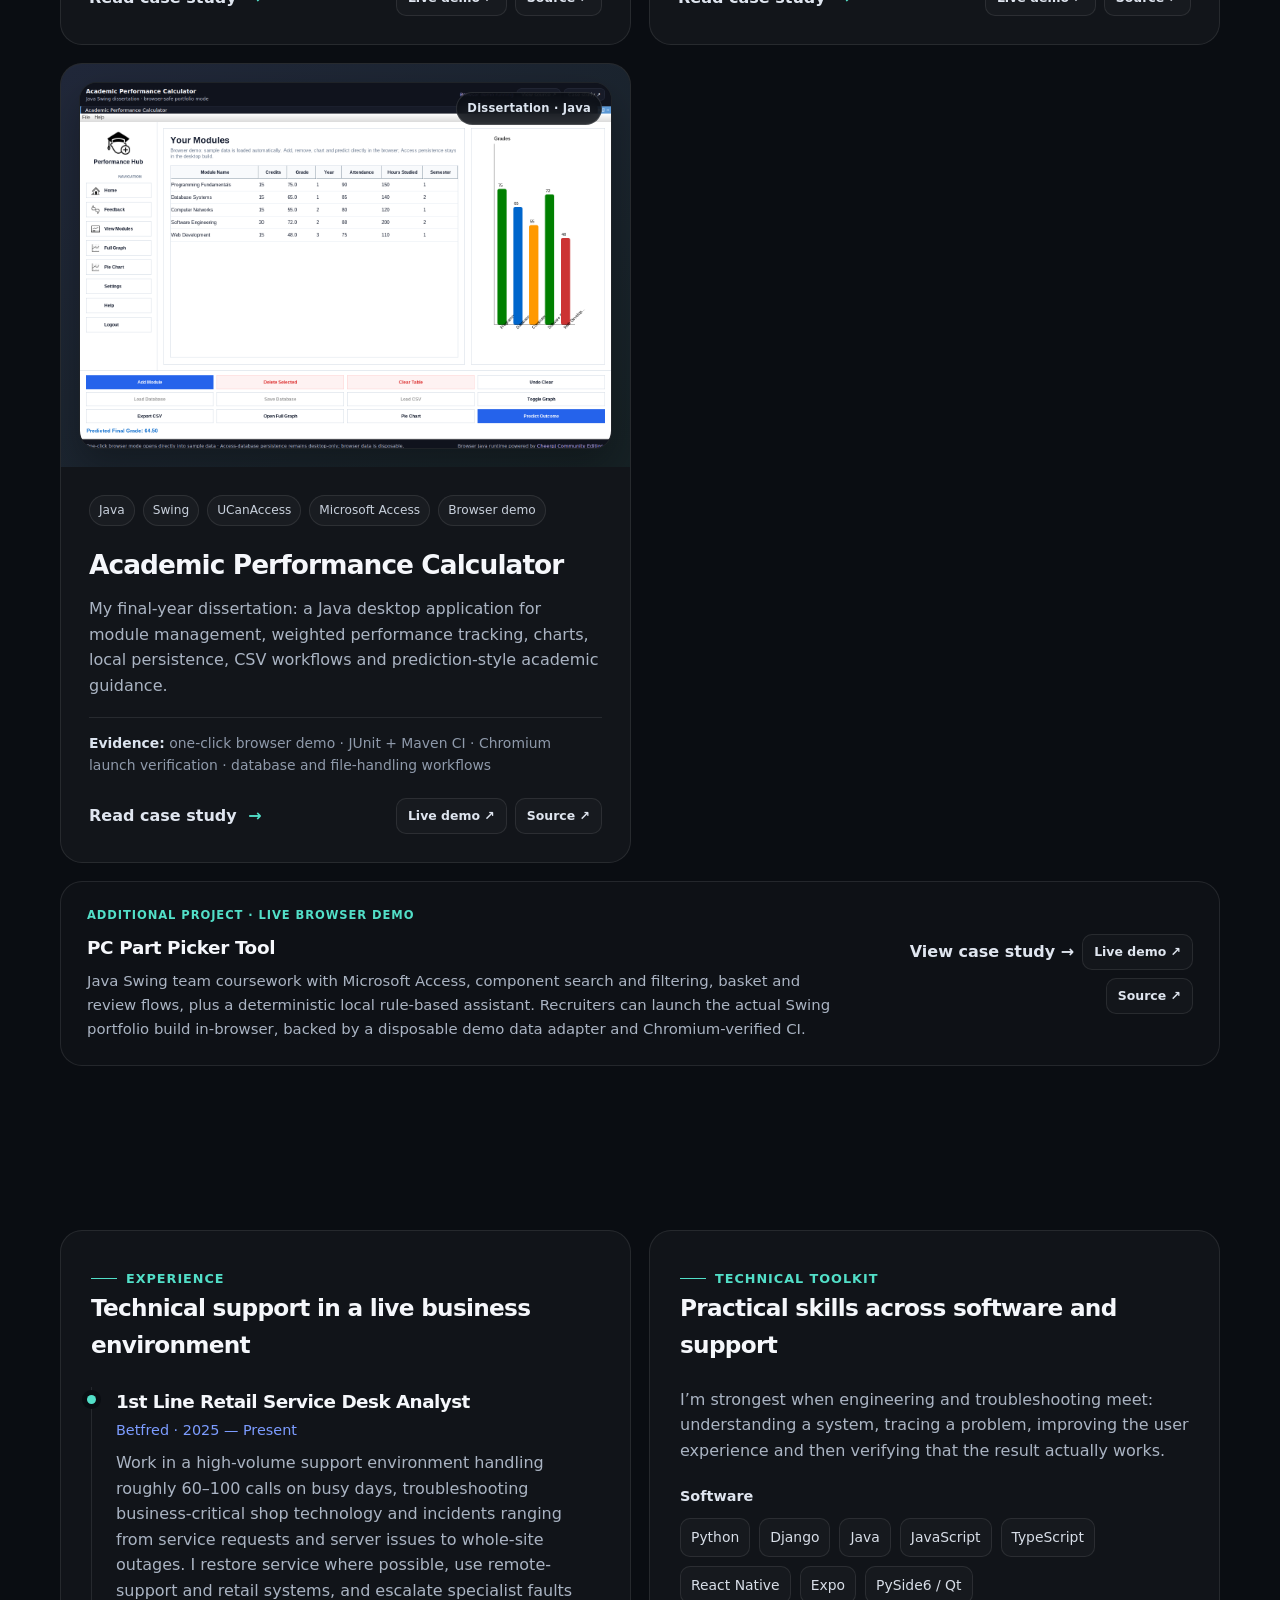
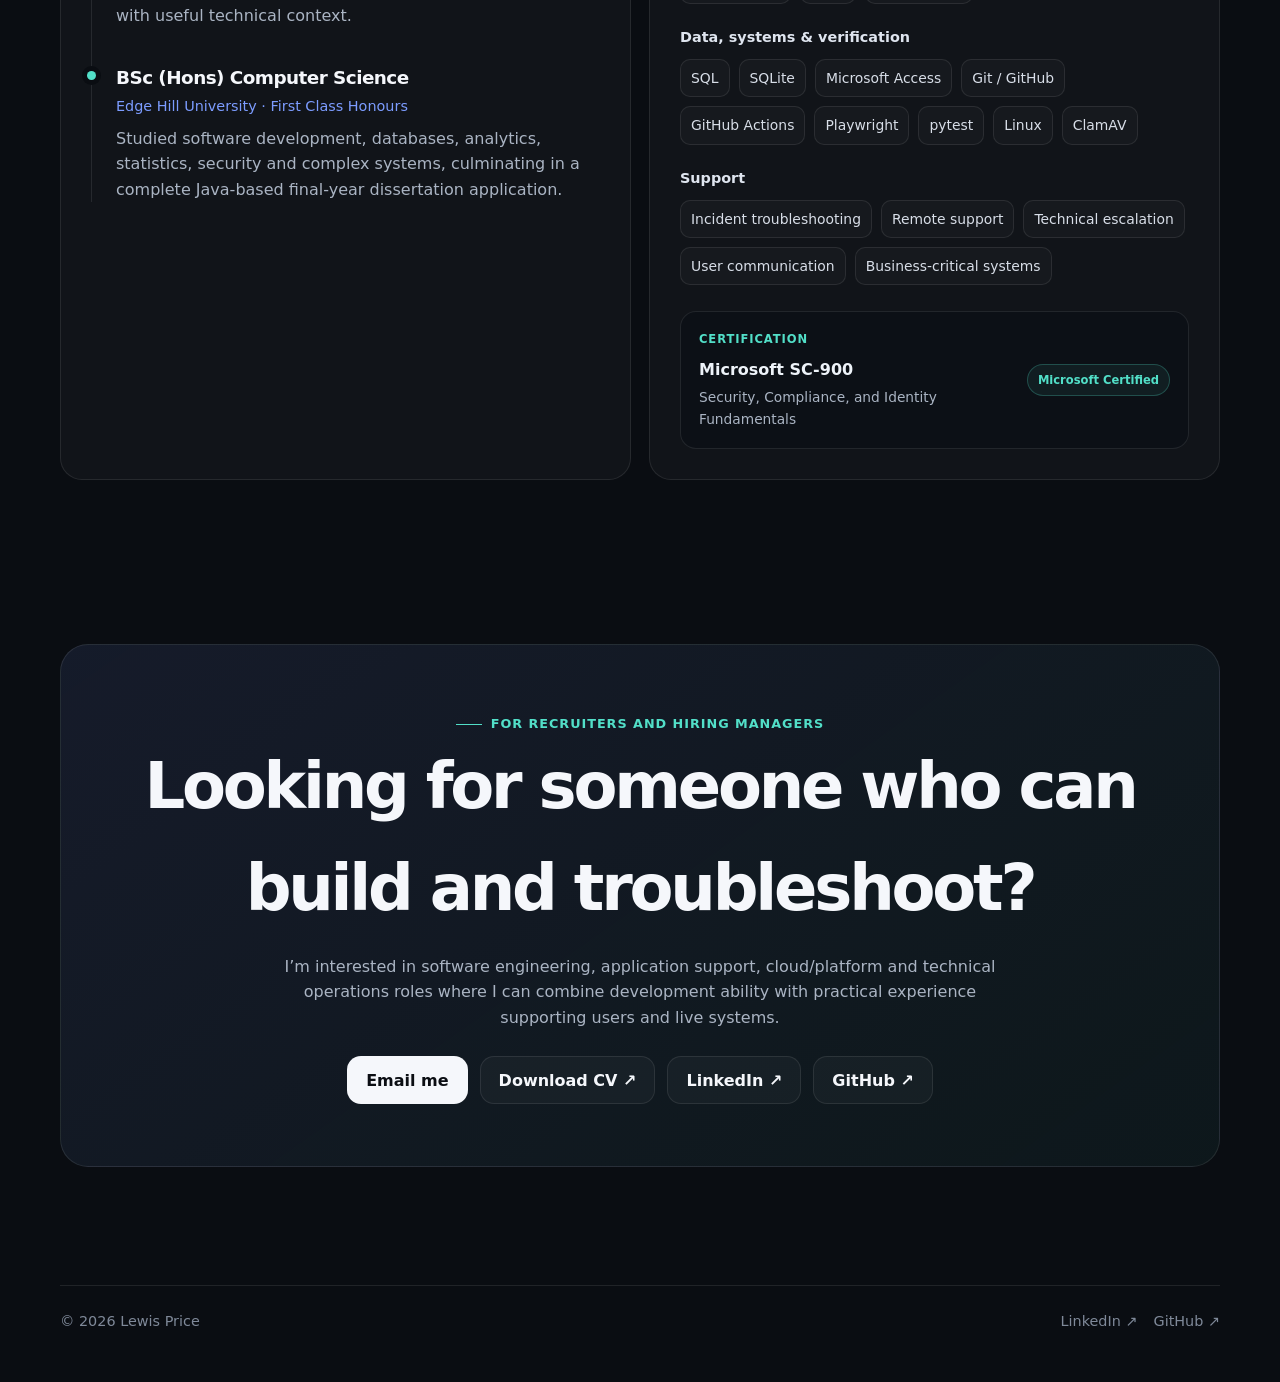
==== commit 4cdc5c41: "Feature PredictMyGrade live product, waitlist and current screenshots" ====
--- a/index.html
+++ b/index.html
@@ -123,25 +123,25 @@
     <div class="container">
       <div class="section-header">
         <div><div class="eyebrow">Selected engineering work</div><h2>Four projects that show different sides of how I work.</h2></div>
-        <p>Each case study is deliberately curated around the problem, my contribution, technical decisions and the evidence a recruiter can inspect. Public demo repositories are separated from noisier development work where that makes the portfolio clearer.</p>
+        <p>Each case study is deliberately curated around the problem, my contribution, technical decisions and the evidence a recruiter can inspect. Projects include a live product with private source code alongside public portfolio demos.</p>
       </div>
 
       <div class="project-grid">
         <article class="project-card featured">
           <a class="project-visual shot-wrap project-visual-link" href="projects/predictmygrade.html" aria-label="Read the PredictMyGrade case study">
             <span class="preview-badge">Flagship · Full stack</span>
-            <img class="project-shot" src="assets/screenshots/predictmygrade-dashboard.png" alt="PredictMyGrade dashboard with sample grades, study planning and analytics" width="1440" height="7958" loading="lazy" decoding="async">
-          </a>
-          <div class="project-content">
-            <div class="project-meta"><span class="tag">Django</span><span class="tag">Python</span><span class="tag">SQLite</span><span class="tag">Playwright</span><span class="tag">Live demo</span></div>
+            <img class="project-shot" src="assets/screenshots/predictmygrade-product-home.jpg" alt="PredictMyGrade product homepage with an invitation to join the waitlist" width="1348" height="926" loading="lazy" decoding="async">
+          </a>
+          <div class="project-content">
+            <div class="project-meta"><span class="tag">Django</span><span class="tag">Python</span><span class="tag">Playwright</span><span class="tag">Live product</span></div>
             <h3><a href="projects/predictmygrade.html">PredictMyGrade</a></h3>
-            <p>A portfolio-grade academic analytics application combining persisted student data, dashboards, forecasting-style tools, study planning, demo-safe feature gating and browser-level verification.</p>
-            <div class="project-evidence"><span>Evidence:</span> live Render demo · backend regression tests · Playwright browser journeys · GitHub Actions CI · explicit mock-only billing and AI demo flows</div>
+            <p>An academic analytics product bringing grade tracking, progress dashboards, forecasting tools and study planning into one connected experience. Users can join the waitlist for access.</p>
+            <div class="project-evidence"><span>Evidence:</span> live product · academic tracking and planning · private source code · waitlist open</div>
             <div class="project-footer">
               <a class="project-link" href="projects/predictmygrade.html">Read case study <span>→</span></a>
               <div class="project-actions" aria-label="PredictMyGrade links">
-                <a class="mini-btn" href="https://predictmygrade-demo.onrender.com/" target="_blank" rel="noreferrer">Live demo ↗</a>
-                <a class="mini-btn" href="https://github.com/PriceyLewis/PredictMyGrade-Demo" target="_blank" rel="noreferrer">Source ↗</a>
+                <a class="mini-btn" href="https://predictmygrade.com/" target="_blank" rel="noreferrer">Visit live product ↗</a>
+                <a class="mini-btn" href="https://predictmygrade.com/waitlist/" target="_blank" rel="noreferrer">Join the waitlist ↗</a>
               </div>
             </div>
           </div>
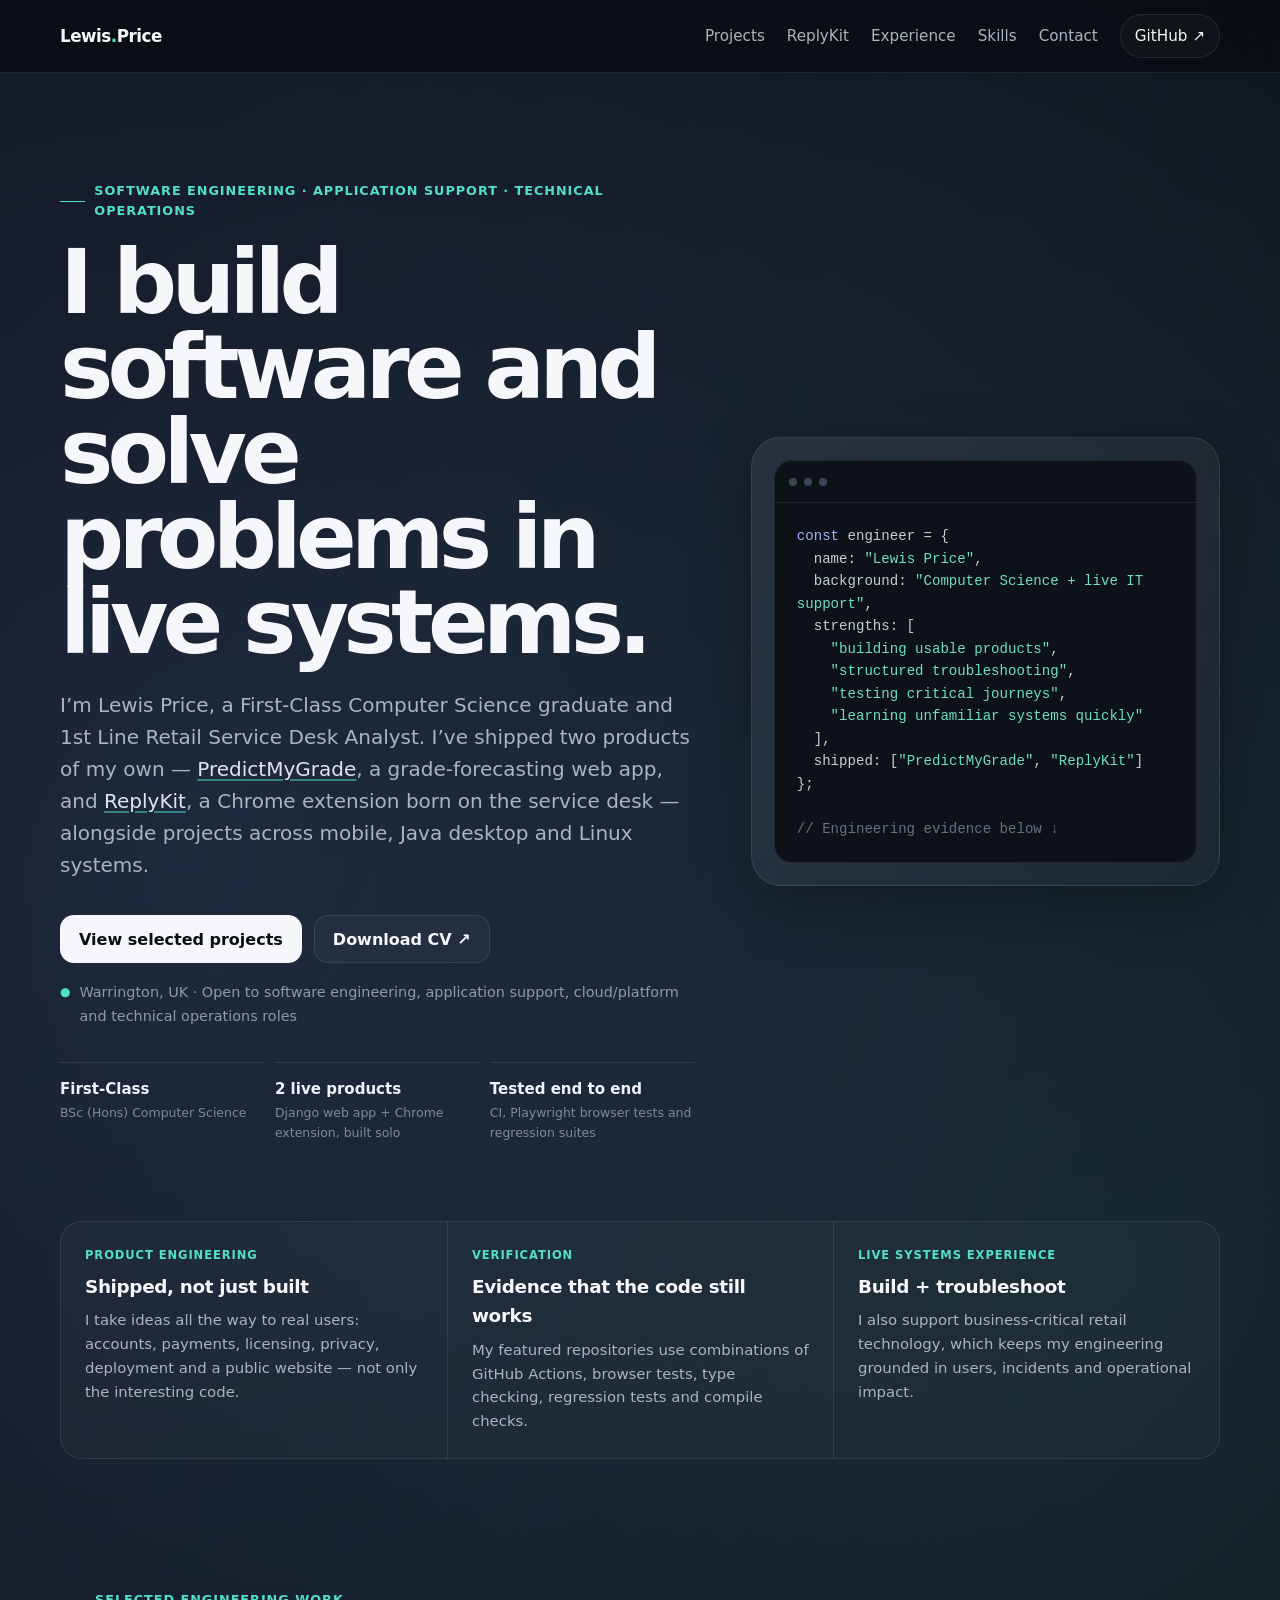
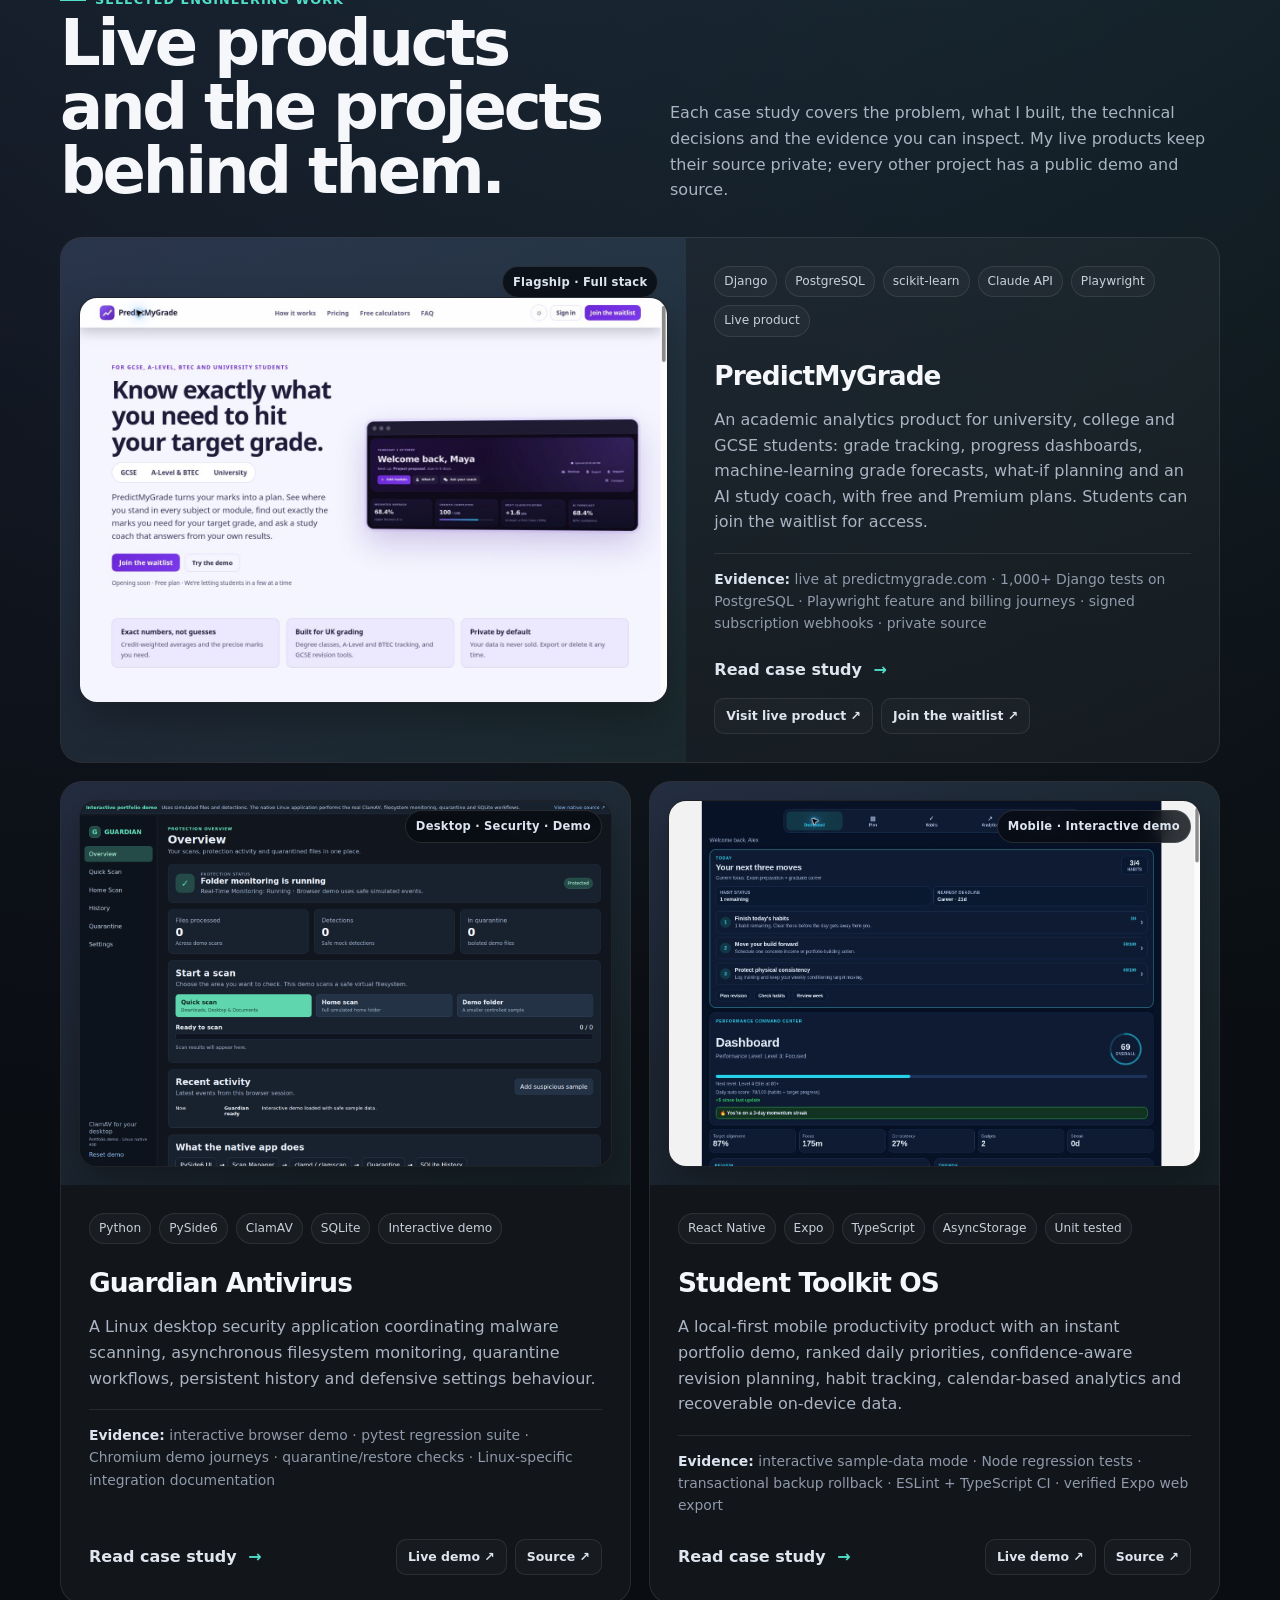
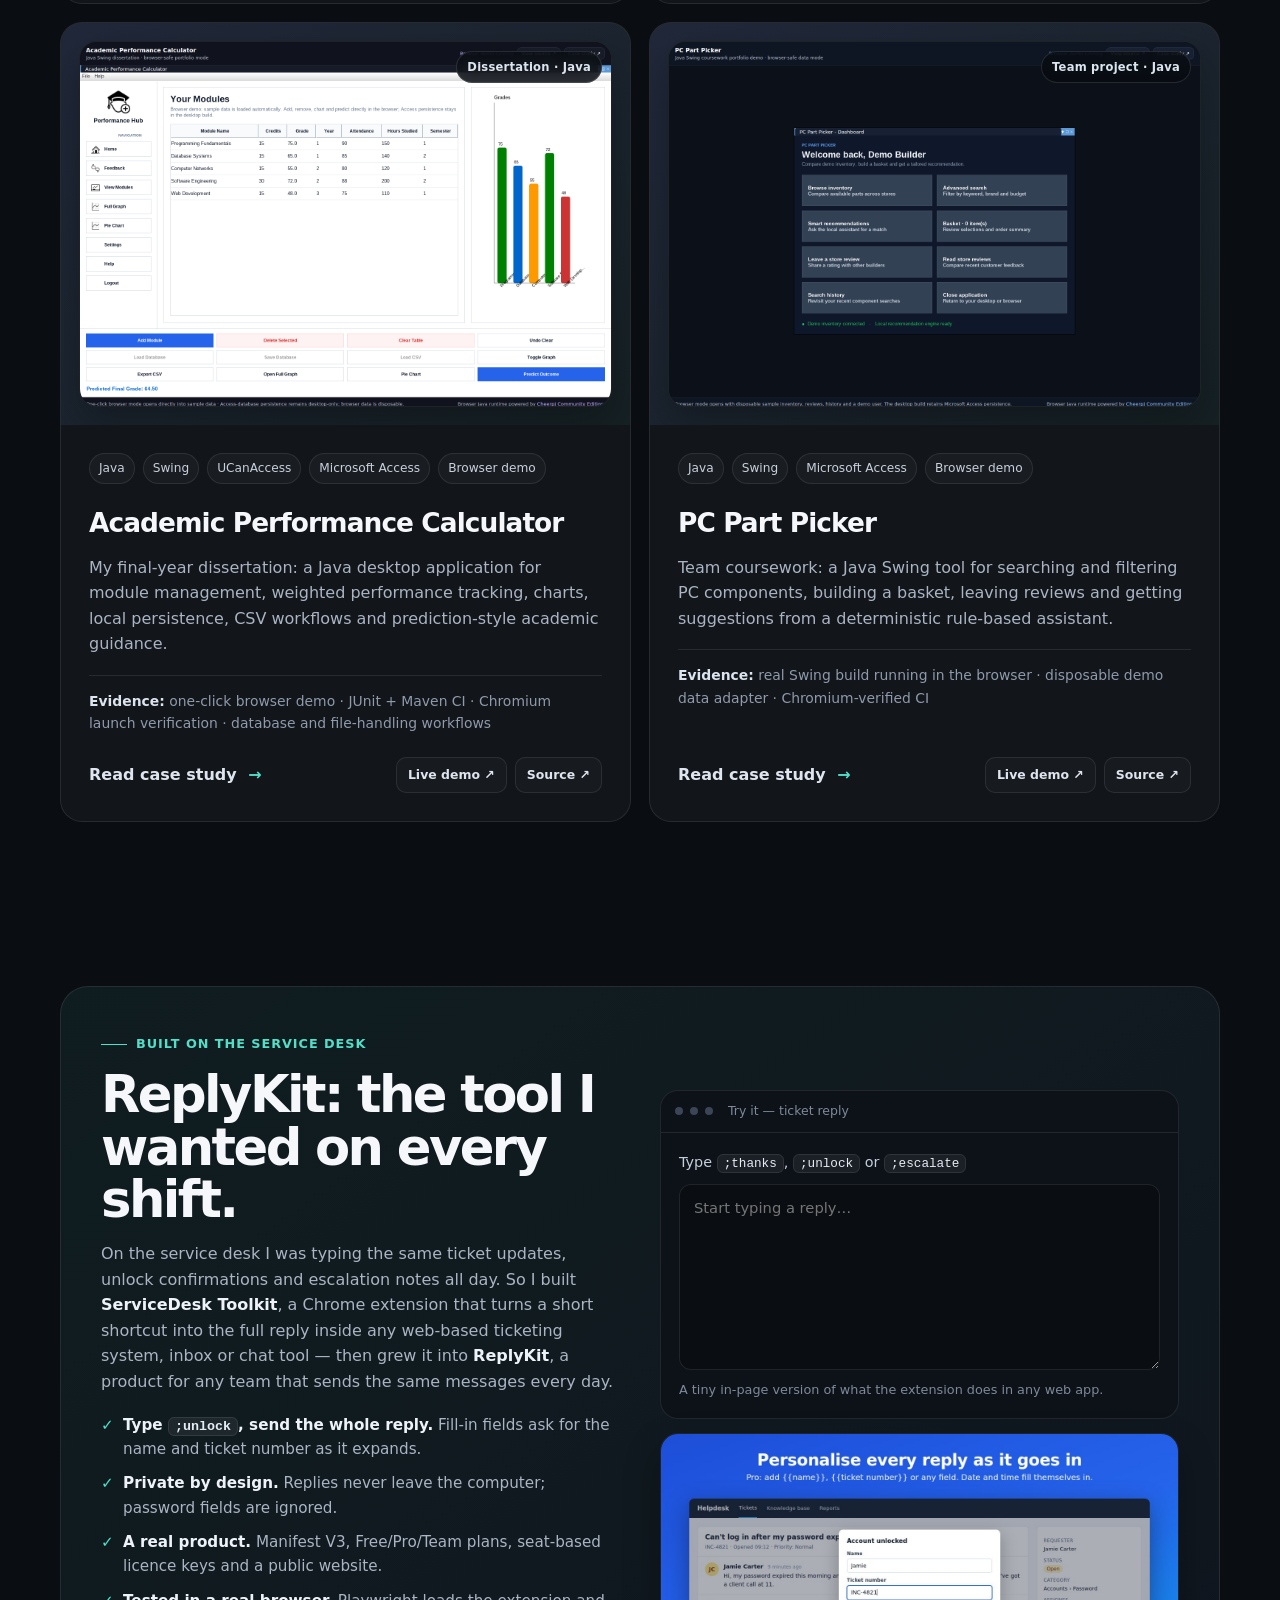
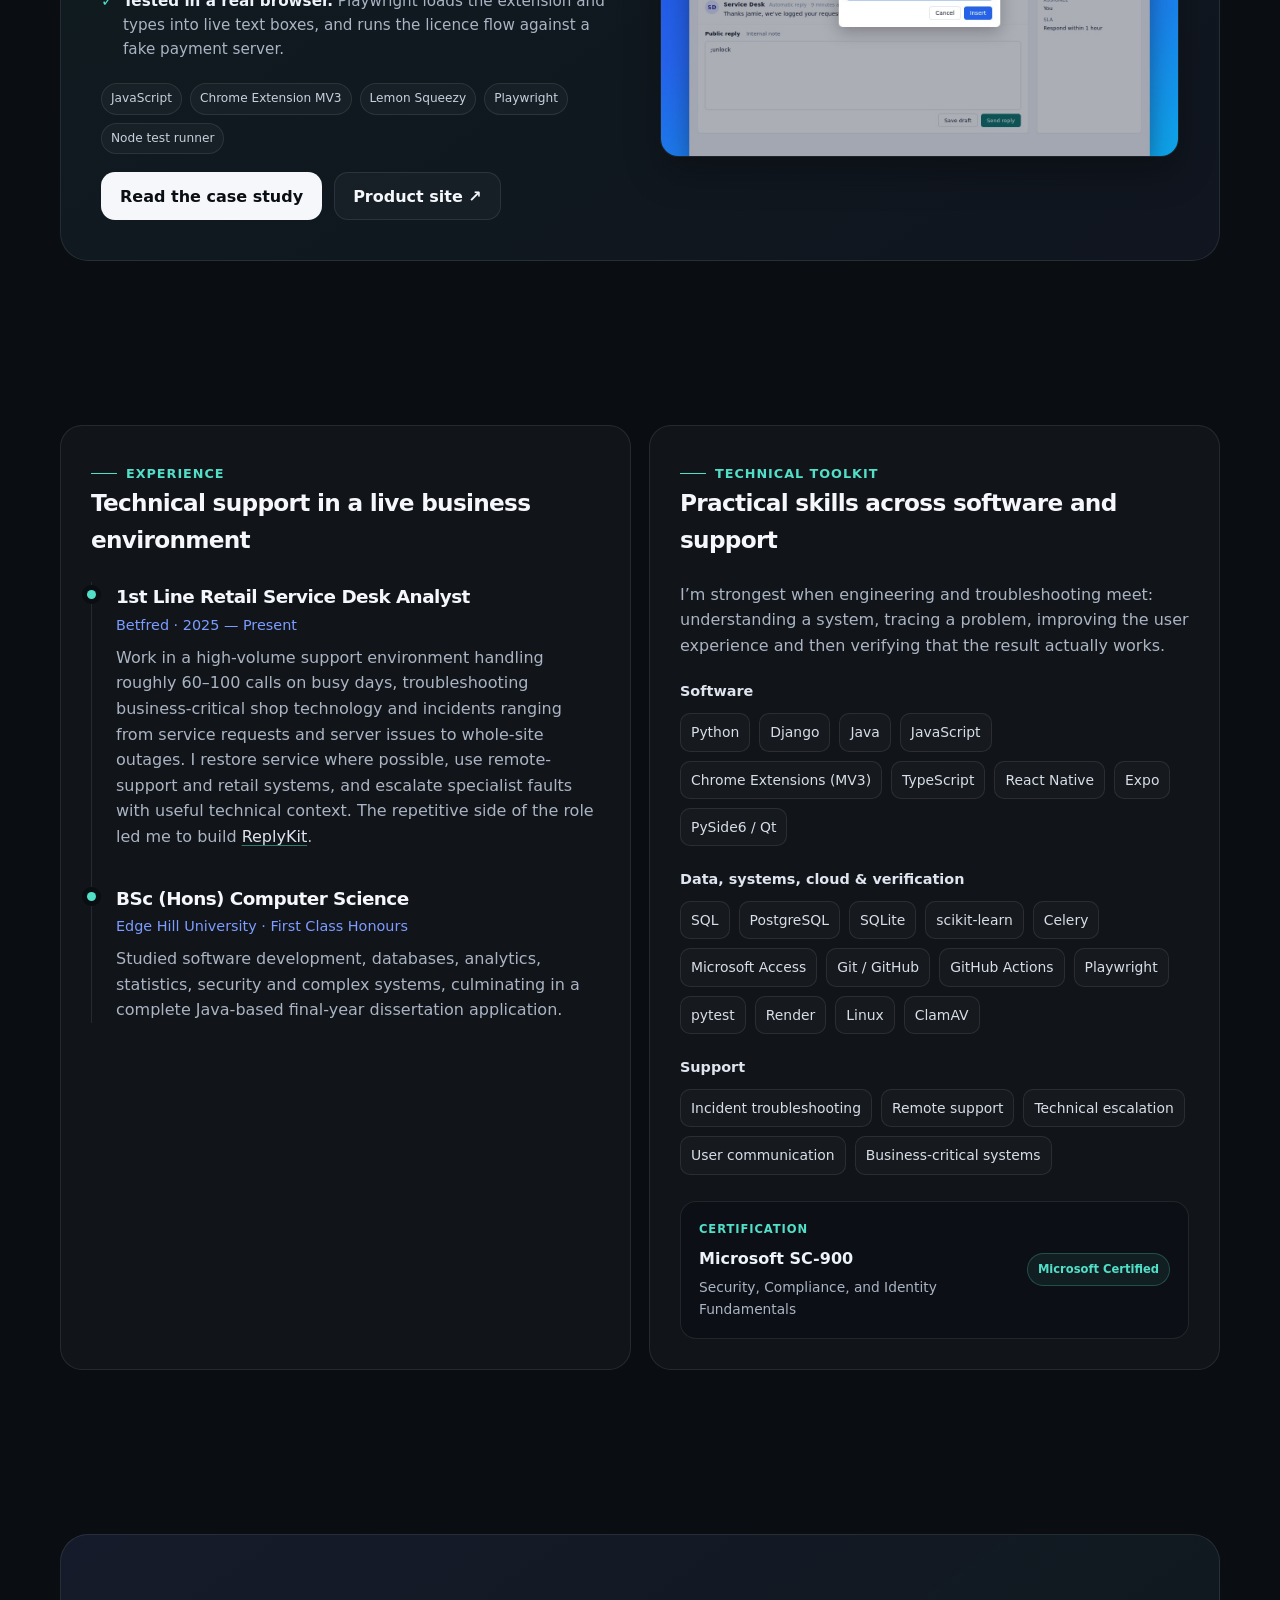
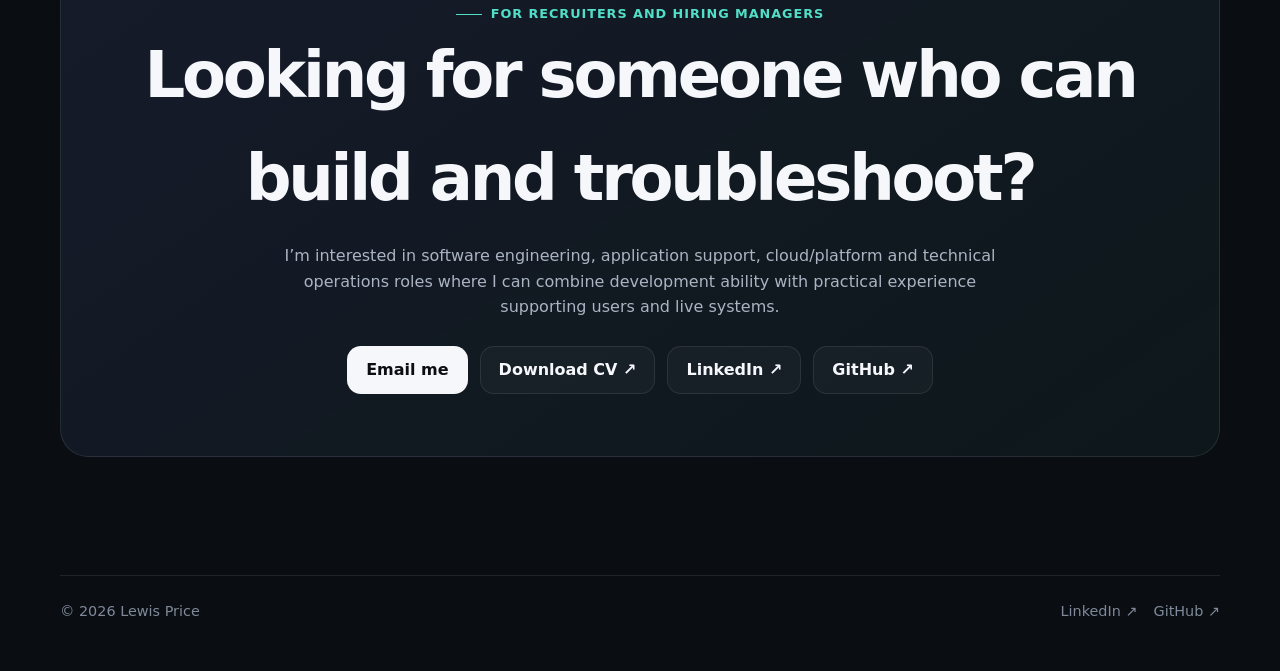
==== commit 5f1a355a: "Add ReplyKit service desk extension section and case study; deepen PredictMyGrade - New homepage spo" ====
--- a/index.html
+++ b/index.html
@@ -5,7 +5,7 @@
   <meta name="viewport" content="width=device-width, initial-scale=1">
   <meta name="color-scheme" content="dark">
   <meta name="robots" content="index,follow">
-  <meta name="description" content="Lewis Price — First-Class Computer Science graduate and IT Support Analyst. Recruiter-facing software portfolio featuring verified full-stack, mobile, Linux desktop and Java projects.">
+  <meta name="description" content="Lewis Price — First-Class Computer Science graduate and IT Support Analyst. Software portfolio featuring two live products — PredictMyGrade and the ReplyKit Chrome extension — plus verified mobile, Linux desktop and Java projects.">
   <meta name="theme-color" content="#0a0d12">
   <meta property="og:title" content="Lewis Price | Software & Technical Portfolio">
   <meta property="og:description" content="Software engineering, application support and technical operations portfolio with public source, automated checks and focused engineering case studies.">
@@ -46,6 +46,8 @@
       "Java",
       "TypeScript",
       "React Native",
+      "PostgreSQL",
+      "Chrome Extensions",
       "Linux",
       "Technical Troubleshooting"
     ]
@@ -63,6 +65,7 @@
     </button>
     <nav class="nav-links" id="primary-navigation" aria-label="Primary navigation">
       <a href="#projects">Projects</a>
+      <a href="#replykit">ReplyKit</a>
       <a href="#experience">Experience</a>
       <a href="#skills">Skills</a>
       <a href="#contact">Contact</a>
@@ -77,7 +80,7 @@
       <div>
         <div class="eyebrow">Software Engineering · Application Support · Technical Operations</div>
         <h1>I build software and solve problems in live systems.</h1>
-        <p class="hero-copy">I’m Lewis Price, a First-Class Computer Science graduate and 1st Line Retail Service Desk Analyst. I combine hands-on support experience with software projects across full-stack web, mobile, Java desktop and Linux systems — with an emphasis on useful products, resilient behaviour and verifiable results.</p>
+        <p class="hero-copy">I’m Lewis Price, a First-Class Computer Science graduate and 1st Line Retail Service Desk Analyst. I’ve shipped two products of my own — <a class="inline-link" href="projects/predictmygrade.html">PredictMyGrade</a>, a grade-forecasting web app, and <a class="inline-link" href="#replykit">ReplyKit</a>, a Chrome extension born on the service desk — alongside projects across mobile, Java desktop and Linux systems.</p>
         <div class="hero-actions">
           <a class="btn primary" href="#projects">View selected projects</a>
           <a class="btn secondary" href="assets/Lewis-Price-CV.pdf" target="_blank" rel="noreferrer">Download CV ↗</a>
@@ -85,8 +88,8 @@
         <p class="hero-status"><span aria-hidden="true">●</span> Warrington, UK · Open to software engineering, application support, cloud/platform and technical operations roles</p>
         <div class="hero-proof" aria-label="Profile highlights">
           <div><strong>First-Class</strong><span>BSc (Hons) Computer Science</span></div>
-          <div><strong>Automated checks</strong><span>CI, browser tests, type checks and regression tests</span></div>
-          <div><strong>Web · Mobile · Desktop · Linux</strong><span>Evidence across multiple technical environments</span></div>
+          <div><strong>2 live products</strong><span>Django web app + Chrome extension, built solo</span></div>
+          <div><strong>Tested end to end</strong><span>CI, Playwright browser tests and regression suites</span></div>
         </div>
       </div>
       <div class="hero-panel" aria-label="Technical profile preview">
@@ -101,7 +104,8 @@
             <div>&nbsp;&nbsp;&nbsp;&nbsp;<span class="s">"structured troubleshooting"</span>,</div>
             <div>&nbsp;&nbsp;&nbsp;&nbsp;<span class="s">"testing critical journeys"</span>,</div>
             <div>&nbsp;&nbsp;&nbsp;&nbsp;<span class="s">"learning unfamiliar systems quickly"</span></div>
-            <div>&nbsp;&nbsp;]</div>
+            <div>&nbsp;&nbsp;],</div>
+            <div>&nbsp;&nbsp;shipped: [<span class="s">"PredictMyGrade"</span>, <span class="s">"ReplyKit"</span>]</div>
             <div>};</div>
             <br>
             <div class="c">// Engineering evidence below ↓</div>
@@ -113,7 +117,7 @@
 
   <section class="section compact-section" aria-label="Recruiter summary">
     <div class="container recruiter-strip">
-      <div><span class="strip-kicker">Product engineering</span><strong>More than isolated exercises</strong><p>I build connected user journeys with persistence, failure handling, settings, data flows and presentation in mind.</p></div>
+      <div><span class="strip-kicker">Product engineering</span><strong>Shipped, not just built</strong><p>I take ideas all the way to real users: accounts, payments, licensing, privacy, deployment and a public website — not only the interesting code.</p></div>
       <div><span class="strip-kicker">Verification</span><strong>Evidence that the code still works</strong><p>My featured repositories use combinations of GitHub Actions, browser tests, type checking, regression tests and compile checks.</p></div>
       <div><span class="strip-kicker">Live systems experience</span><strong>Build + troubleshoot</strong><p>I also support business-critical retail technology, which keeps my engineering grounded in users, incidents and operational impact.</p></div>
     </div>
@@ -122,8 +126,8 @@
   <section class="section" id="projects">
     <div class="container">
       <div class="section-header">
-        <div><div class="eyebrow">Selected engineering work</div><h2>Four projects that show different sides of how I work.</h2></div>
-        <p>Each case study is deliberately curated around the problem, my contribution, technical decisions and the evidence a recruiter can inspect. Projects include a live product with private source code alongside public portfolio demos.</p>
+        <div><div class="eyebrow">Selected engineering work</div><h2>Live products and the projects behind them.</h2></div>
+        <p>Each case study covers the problem, what I built, the technical decisions and the evidence you can inspect. My live products keep their source private; every other project has a public demo and source.</p>
       </div>
 
       <div class="project-grid">
@@ -133,10 +137,10 @@
             <img class="project-shot" src="assets/screenshots/predictmygrade-product-home.jpg" alt="PredictMyGrade product homepage with an invitation to join the waitlist" width="1348" height="926" loading="lazy" decoding="async">
           </a>
           <div class="project-content">
-            <div class="project-meta"><span class="tag">Django</span><span class="tag">Python</span><span class="tag">Playwright</span><span class="tag">Live product</span></div>
+            <div class="project-meta"><span class="tag">Django</span><span class="tag">PostgreSQL</span><span class="tag">scikit-learn</span><span class="tag">Claude API</span><span class="tag">Playwright</span><span class="tag">Live product</span></div>
             <h3><a href="projects/predictmygrade.html">PredictMyGrade</a></h3>
-            <p>An academic analytics product bringing grade tracking, progress dashboards, forecasting tools and study planning into one connected experience. Users can join the waitlist for access.</p>
-            <div class="project-evidence"><span>Evidence:</span> live product · academic tracking and planning · private source code · waitlist open</div>
+            <p>An academic analytics product for university, college and GCSE students: grade tracking, progress dashboards, machine-learning grade forecasts, what-if planning and an AI study coach, with free and Premium plans. Students can join the waitlist for access.</p>
+            <div class="project-evidence"><span>Evidence:</span> live at predictmygrade.com · 1,000+ Django tests on PostgreSQL · Playwright feature and billing journeys · signed subscription webhooks · private source</div>
             <div class="project-footer">
               <a class="project-link" href="projects/predictmygrade.html">Read case study <span>→</span></a>
               <div class="project-actions" aria-label="PredictMyGrade links">
@@ -206,15 +210,61 @@
             </div>
           </div>
         </article>
-      </div>
-
-      <div class="more-work">
-        <div><span class="strip-kicker">Additional project · Live browser demo</span><strong>PC Part Picker Tool</strong><p>Java Swing team coursework with Microsoft Access, component search and filtering, basket and review flows, plus a deterministic local rule-based assistant. Recruiters can launch the actual Swing portfolio build in-browser, backed by a disposable demo data adapter and Chromium-verified CI.</p></div>
-        <div class="more-work-actions">
-          <a class="text-link" href="projects/pc-part-picker.html">View case study →</a>
-          <a class="mini-btn" href="https://priceylewis.github.io/PCPartPickerTool-Demo/" target="_blank" rel="noreferrer">Live demo ↗</a>
-          <a class="mini-btn" href="https://github.com/PriceyLewis/PCPartPickerTool-Demo" target="_blank" rel="noreferrer">Source ↗</a>
-        </div>
+
+        <article class="project-card">
+          <a class="project-visual shot-wrap project-visual-link" href="projects/pc-part-picker.html" aria-label="Read the PC Part Picker case study">
+            <span class="preview-badge">Team project · Java</span>
+            <img class="project-shot" src="assets/screenshots/pc-part-picker-dashboard.png" alt="PC Part Picker Java Swing dashboard with inventory, basket and recommendation tools" width="1440" height="1000" loading="lazy" decoding="async">
+          </a>
+          <div class="project-content">
+            <div class="project-meta"><span class="tag">Java</span><span class="tag">Swing</span><span class="tag">Microsoft Access</span><span class="tag">Browser demo</span></div>
+            <h3><a href="projects/pc-part-picker.html">PC Part Picker</a></h3>
+            <p>Team coursework: a Java Swing tool for searching and filtering PC components, building a basket, leaving reviews and getting suggestions from a deterministic rule-based assistant.</p>
+            <div class="project-evidence"><span>Evidence:</span> real Swing build running in the browser · disposable demo data adapter · Chromium-verified CI</div>
+            <div class="project-footer">
+              <a class="project-link" href="projects/pc-part-picker.html">Read case study <span>→</span></a>
+              <div class="project-actions" aria-label="PC Part Picker links">
+                <a class="mini-btn" href="https://priceylewis.github.io/PCPartPickerTool-Demo/" target="_blank" rel="noreferrer">Live demo ↗</a>
+                <a class="mini-btn" href="https://github.com/PriceyLewis/PCPartPickerTool-Demo" target="_blank" rel="noreferrer">Source ↗</a>
+              </div>
+            </div>
+          </div>
+        </article>
+      </div>
+
+    </div>
+  </section>
+
+  <section class="section" id="replykit">
+    <div class="container spotlight">
+      <div class="spotlight-copy">
+        <div class="eyebrow">Built on the service desk</div>
+        <h2>ReplyKit: the tool I wanted on every shift.</h2>
+        <p>On the service desk I was typing the same ticket updates, unlock confirmations and escalation notes all day. So I built <strong>ServiceDesk Toolkit</strong>, a Chrome extension that turns a short shortcut into the full reply inside any web-based ticketing system, inbox or chat tool — then grew it into <strong>ReplyKit</strong>, a product for any team that sends the same messages every day.</p>
+        <ul class="spotlight-list">
+          <li><strong>Type <code>;unlock</code>, send the whole reply.</strong> Fill-in fields ask for the name and ticket number as it expands.</li>
+          <li><strong>Private by design.</strong> Replies never leave the computer; password fields are ignored.</li>
+          <li><strong>A real product.</strong> Manifest V3, Free/Pro/Team plans, seat-based licence keys and a public website.</li>
+          <li><strong>Tested in a real browser.</strong> Playwright loads the extension and types into live text boxes, and runs the licence flow against a fake payment server.</li>
+        </ul>
+        <div class="project-meta"><span class="tag">JavaScript</span><span class="tag">Chrome Extension MV3</span><span class="tag">Lemon Squeezy</span><span class="tag">Playwright</span><span class="tag">Node test runner</span></div>
+        <div class="hero-actions">
+          <a class="btn primary" href="projects/replykit.html">Read the case study</a>
+          <a class="btn secondary" href="https://getreplykit.netlify.app/" target="_blank" rel="noreferrer">Product site ↗</a>
+        </div>
+      </div>
+      <div class="spotlight-demo">
+        <div class="window">
+          <div class="window-top"><i class="dot"></i><i class="dot"></i><i class="dot"></i><span class="window-title">Try it — ticket reply</span></div>
+          <div class="try-it">
+            <label for="replykit-demo">Type <code>;thanks</code>, <code>;unlock</code> or <code>;escalate</code></label>
+            <textarea id="replykit-demo" rows="7" spellcheck="false" placeholder="Start typing a reply…" data-replykit-demo></textarea>
+            <p class="try-it-note" aria-live="polite" data-replykit-status>A tiny in-page version of what the extension does in any web app.</p>
+          </div>
+        </div>
+        <a class="spotlight-shot" href="projects/replykit.html" aria-label="Read the ReplyKit case study">
+          <img class="project-shot" src="assets/screenshots/replykit-fields.jpg" alt="Help desk ticket where typing ;unlock opens a ReplyKit prompt for the user's name and ticket number" width="1280" height="800" loading="lazy" decoding="async">
+        </a>
       </div>
     </div>
   </section>
@@ -228,7 +278,7 @@
           <div class="timeline-item">
             <h3>1st Line Retail Service Desk Analyst</h3>
             <div class="sub">Betfred · 2025 — Present</div>
-            <p>Work in a high-volume support environment handling roughly 60–100 calls on busy days, troubleshooting business-critical shop technology and incidents ranging from service requests and server issues to whole-site outages. I restore service where possible, use remote-support and retail systems, and escalate specialist faults with useful technical context.</p>
+            <p>Work in a high-volume support environment handling roughly 60–100 calls on busy days, troubleshooting business-critical shop technology and incidents ranging from service requests and server issues to whole-site outages. I restore service where possible, use remote-support and retail systems, and escalate specialist faults with useful technical context. The repetitive side of the role led me to build <a class="inline-link" href="#replykit">ReplyKit</a>.</p>
           </div>
           <div class="timeline-item">
             <h3>BSc (Hons) Computer Science</h3>
@@ -242,8 +292,8 @@
         <div class="eyebrow">Technical toolkit</div>
         <h3>Practical skills across software and support</h3>
         <p>I’m strongest when engineering and troubleshooting meet: understanding a system, tracing a problem, improving the user experience and then verifying that the result actually works.</p>
-        <div class="skill-group"><strong>Software</strong><div class="skill-cloud"><span class="skill">Python</span><span class="skill">Django</span><span class="skill">Java</span><span class="skill">JavaScript</span><span class="skill">TypeScript</span><span class="skill">React Native</span><span class="skill">Expo</span><span class="skill">PySide6 / Qt</span></div></div>
-        <div class="skill-group"><strong>Data, systems & verification</strong><div class="skill-cloud"><span class="skill">SQL</span><span class="skill">SQLite</span><span class="skill">Microsoft Access</span><span class="skill">Git / GitHub</span><span class="skill">GitHub Actions</span><span class="skill">Playwright</span><span class="skill">pytest</span><span class="skill">Linux</span><span class="skill">ClamAV</span></div></div>
+        <div class="skill-group"><strong>Software</strong><div class="skill-cloud"><span class="skill">Python</span><span class="skill">Django</span><span class="skill">Java</span><span class="skill">JavaScript</span><span class="skill">Chrome Extensions (MV3)</span><span class="skill">TypeScript</span><span class="skill">React Native</span><span class="skill">Expo</span><span class="skill">PySide6 / Qt</span></div></div>
+        <div class="skill-group"><strong>Data, systems, cloud & verification</strong><div class="skill-cloud"><span class="skill">SQL</span><span class="skill">PostgreSQL</span><span class="skill">SQLite</span><span class="skill">scikit-learn</span><span class="skill">Celery</span><span class="skill">Microsoft Access</span><span class="skill">Git / GitHub</span><span class="skill">GitHub Actions</span><span class="skill">Playwright</span><span class="skill">pytest</span><span class="skill">Render</span><span class="skill">Linux</span><span class="skill">ClamAV</span></div></div>
         <div class="skill-group"><strong>Support</strong><div class="skill-cloud"><span class="skill">Incident troubleshooting</span><span class="skill">Remote support</span><span class="skill">Technical escalation</span><span class="skill">User communication</span><span class="skill">Business-critical systems</span></div></div>
         <div class="credential-panel">
           <div><span class="strip-kicker">Certification</span><strong>Microsoft SC-900</strong><p>Security, Compliance, and Identity Fundamentals</p></div>
--- a/styles.css
+++ b/styles.css
@@ -253,3 +253,36 @@
   html { scroll-behavior: auto; }
   *, *::before, *::after { transition-duration: .01ms !important; animation-duration: .01ms !important; animation-iteration-count: 1 !important; }
 }
+
+/* Inline text and code */
+.inline-link { color: #dfe5ef; text-decoration: underline; text-decoration-color: rgba(82,223,200,.5); text-underline-offset: 3px; }
+.inline-link:hover { color: var(--accent-2); }
+code { font-family: ui-monospace, SFMono-Regular, Menlo, monospace; font-size: .88em; padding: 1px 6px; border-radius: 6px; background: rgba(255,255,255,.06); border: 1px solid var(--line); color: #e6ecf5; }
+
+/* ReplyKit spotlight */
+.spotlight { display: grid; grid-template-columns: 1fr 1fr; gap: 40px; align-items: center; border: 1px solid var(--line); border-radius: 28px; padding: 40px; background: linear-gradient(145deg, rgba(82,223,200,.08), rgba(124,156,255,.06)); }
+.spotlight h2 { font-size: clamp(2rem, 4vw, 3.2rem); letter-spacing: -.05em; line-height: 1.02; margin: 14px 0 16px; }
+.spotlight-copy > p { color: var(--muted); margin: 0 0 18px; }
+.spotlight-copy strong { color: #eef3f9; }
+.spotlight-list { list-style: none; padding: 0; margin: 0 0 22px; display: grid; gap: 10px; }
+.spotlight-list li { color: var(--muted); padding-left: 22px; position: relative; font-size: .95rem; }
+.spotlight-list li::before { content: "✓"; position: absolute; left: 0; color: var(--accent-2); font-weight: 800; }
+.spotlight-copy .hero-actions { margin-top: 18px; }
+.spotlight-demo { display: grid; gap: 14px; min-width: 0; }
+.window-title { margin-left: 8px; color: #7f8999; font-size: .78rem; }
+.try-it { padding: 18px; display: grid; gap: 10px; }
+.try-it label { color: #c5cedb; font-size: .9rem; }
+.try-it textarea { width: 100%; resize: vertical; min-height: 150px; padding: 12px 14px; border-radius: 12px; border: 1px solid var(--line); background: #0a0d12; color: var(--text); font: .92rem/1.55 Inter, ui-sans-serif, system-ui, sans-serif; }
+.try-it textarea:focus { outline: 2px solid var(--accent-2); outline-offset: 2px; }
+.try-it-note { margin: 0; color: #7f8999; font-size: .8rem; min-height: 1.3em; }
+.try-it-note.is-hit { color: var(--accent-2); }
+.spotlight-shot { display: block; }
+.spotlight-shot .project-shot { aspect-ratio: 16 / 10; }
+
+@media (max-width: 980px) {
+  .spotlight { grid-template-columns: 1fr; padding: 28px; }
+}
+@media (max-width: 520px) {
+  .spotlight { padding: 22px; border-radius: 22px; }
+  .spotlight-copy .hero-actions .btn { width: 100%; }
+}
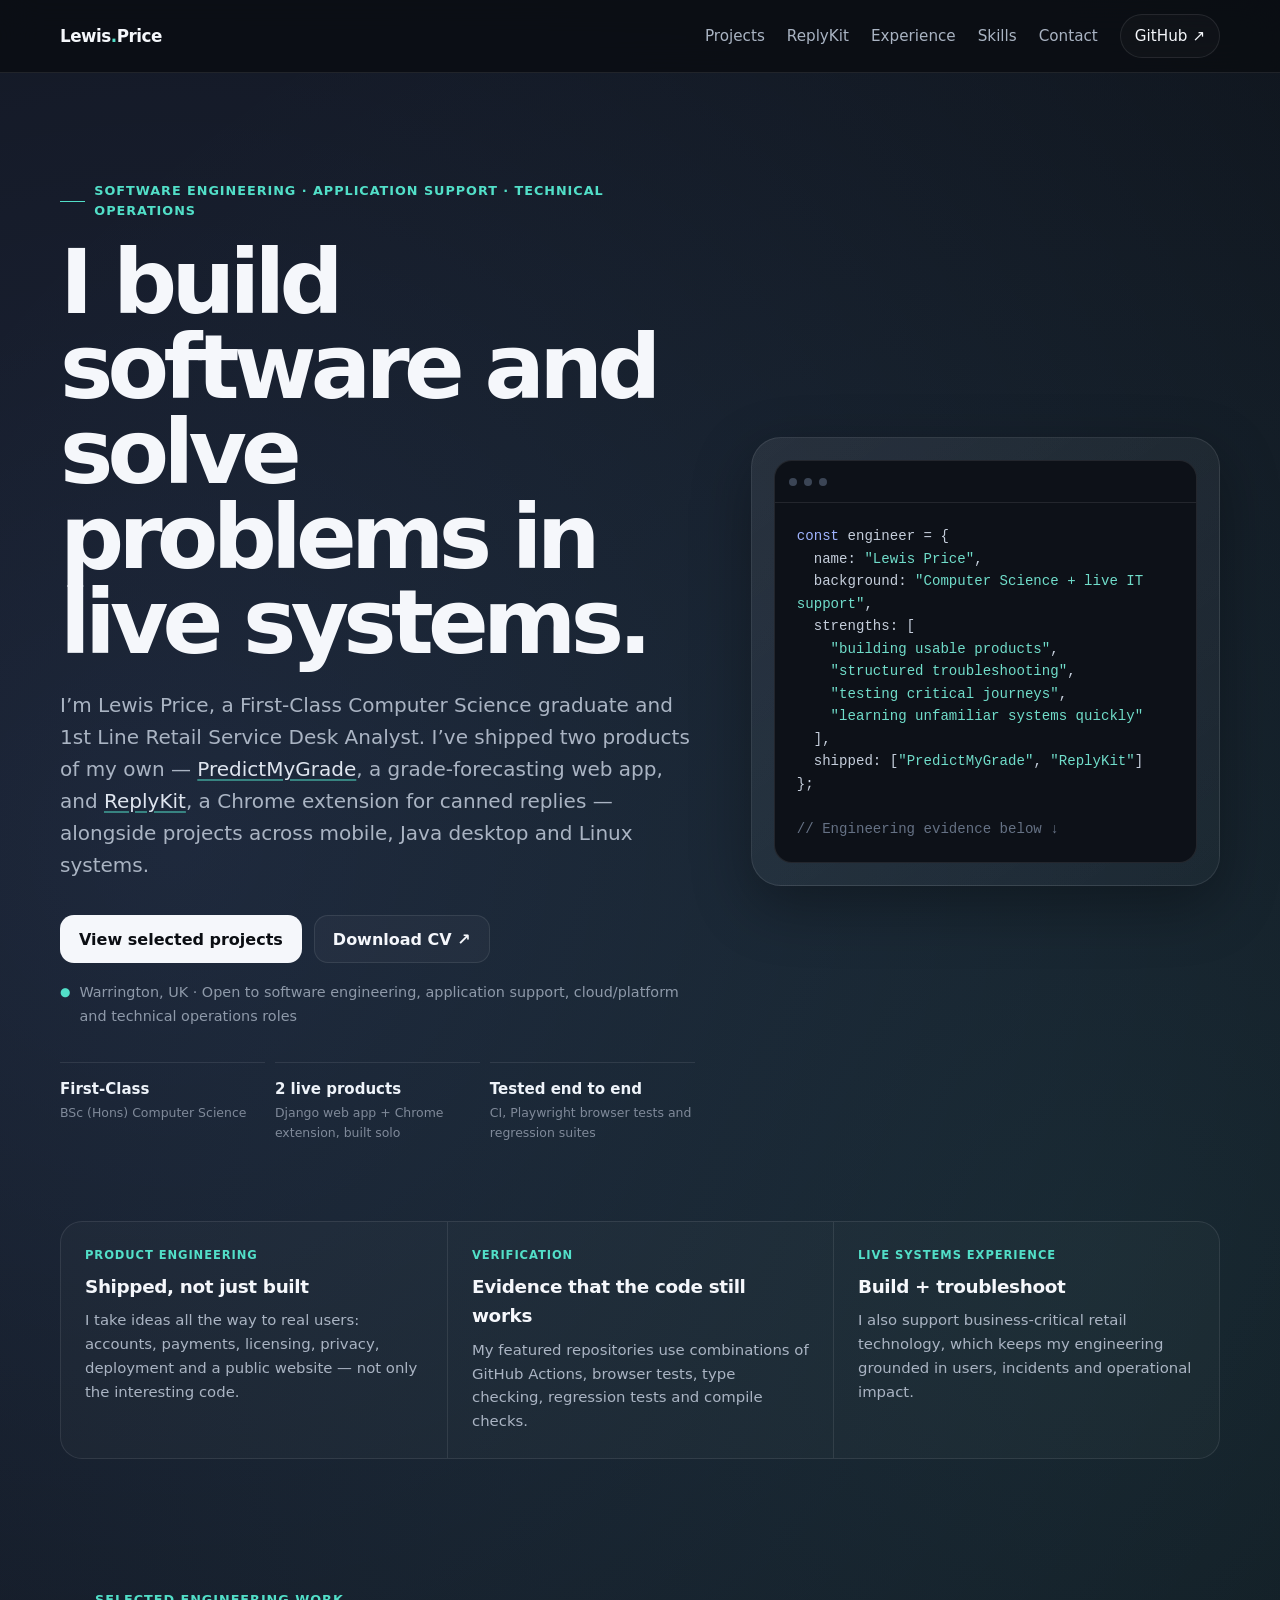
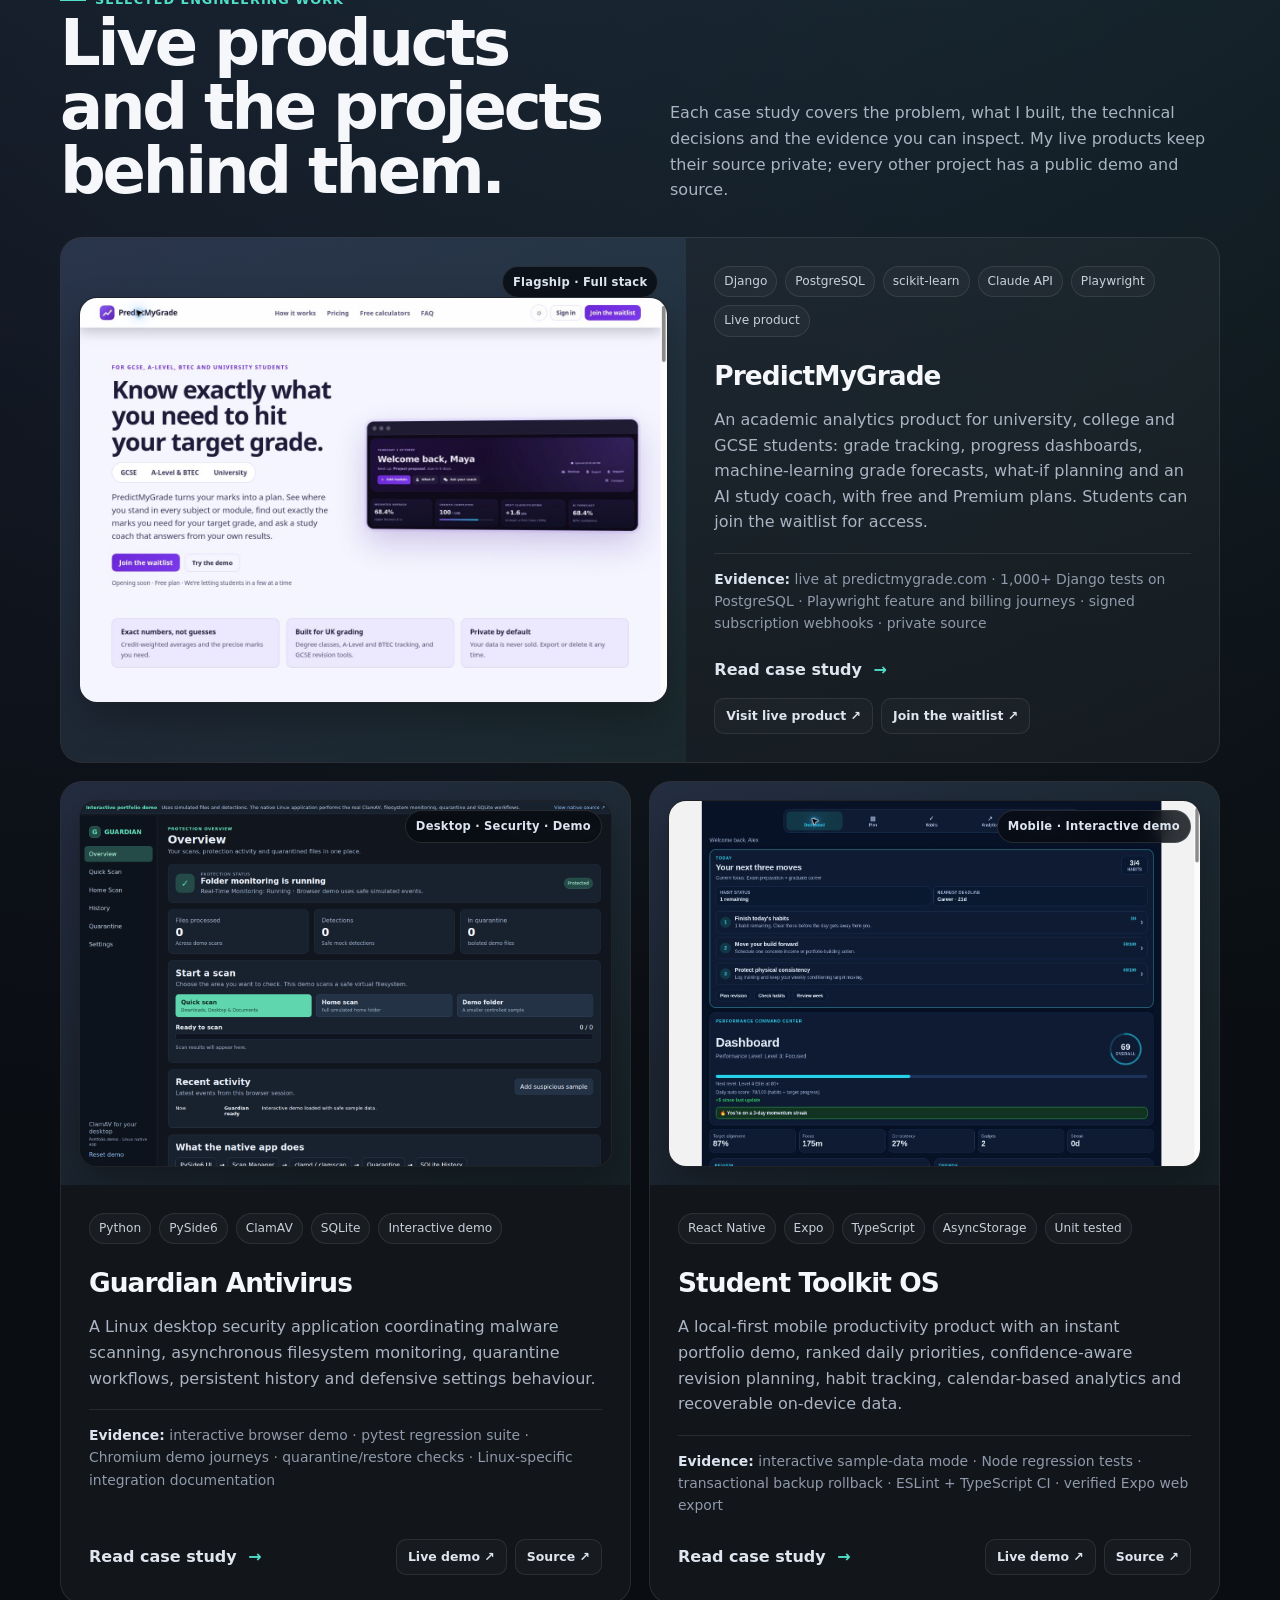
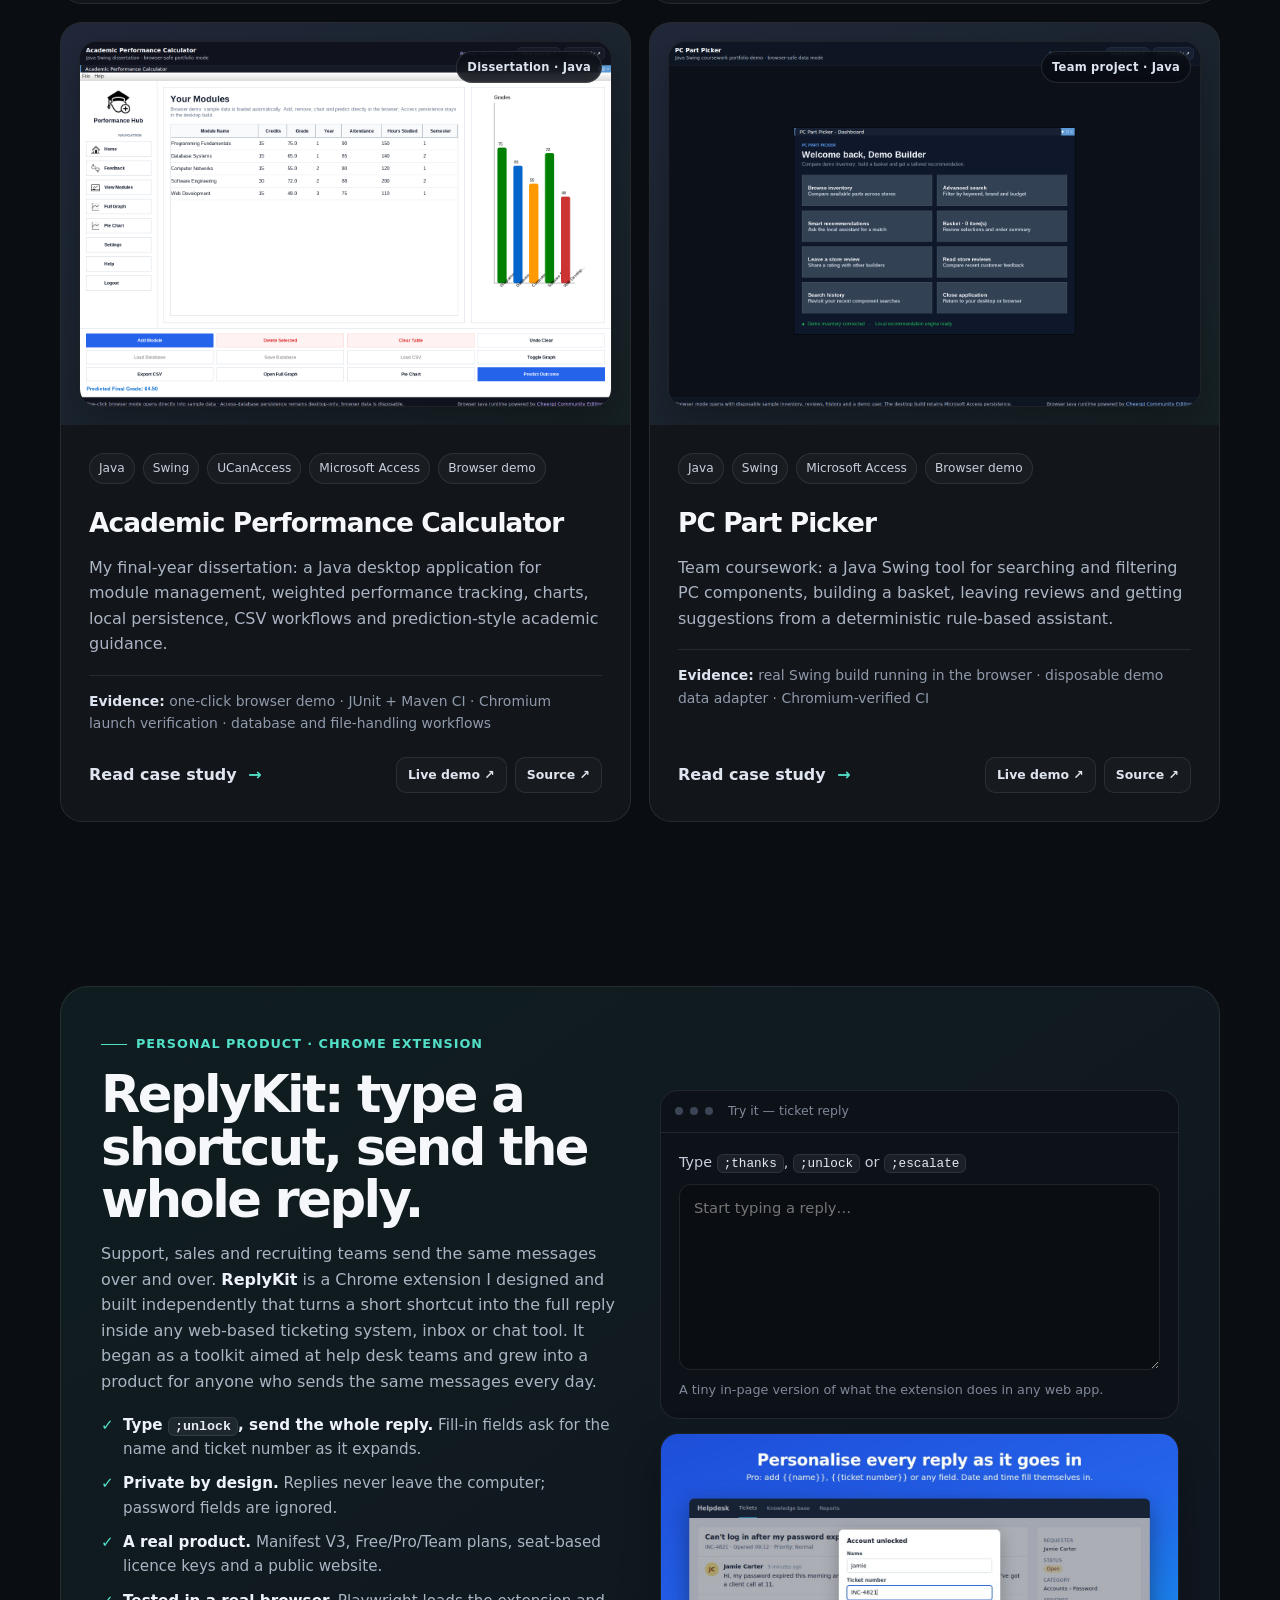
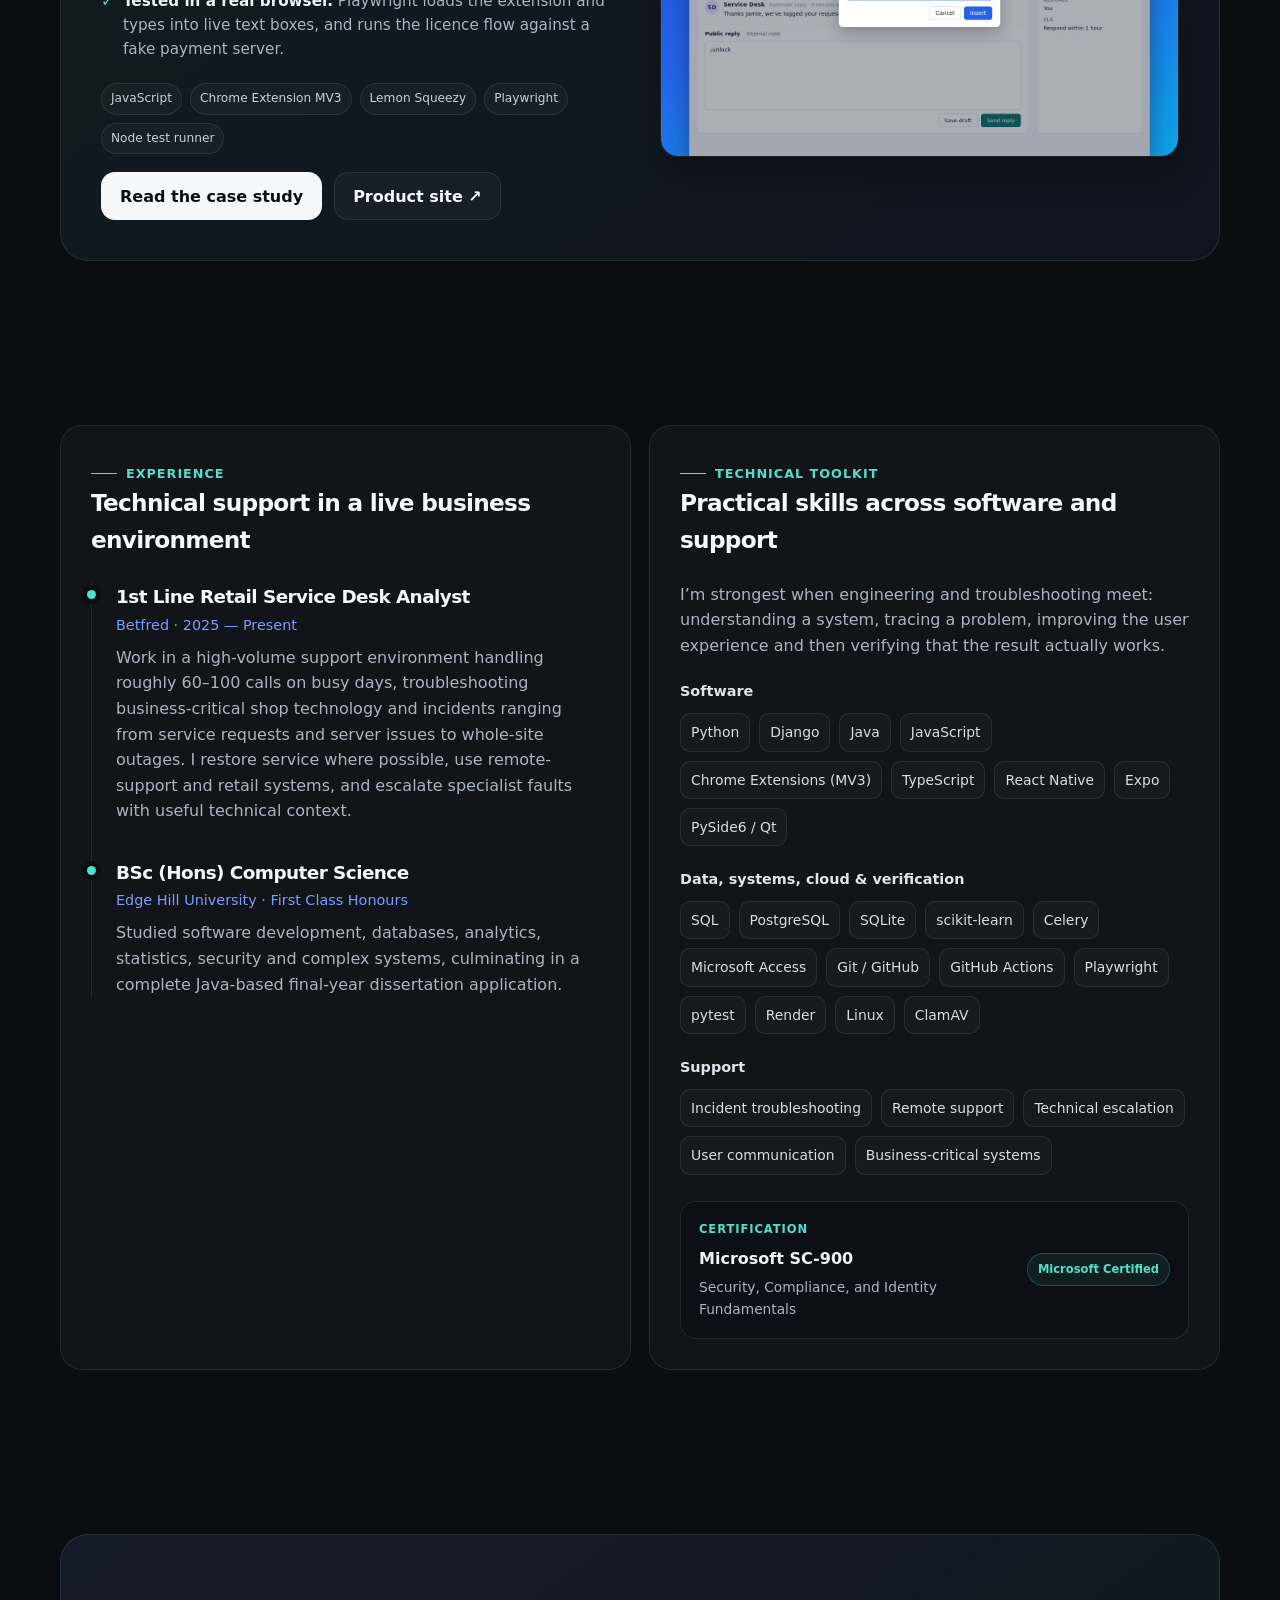
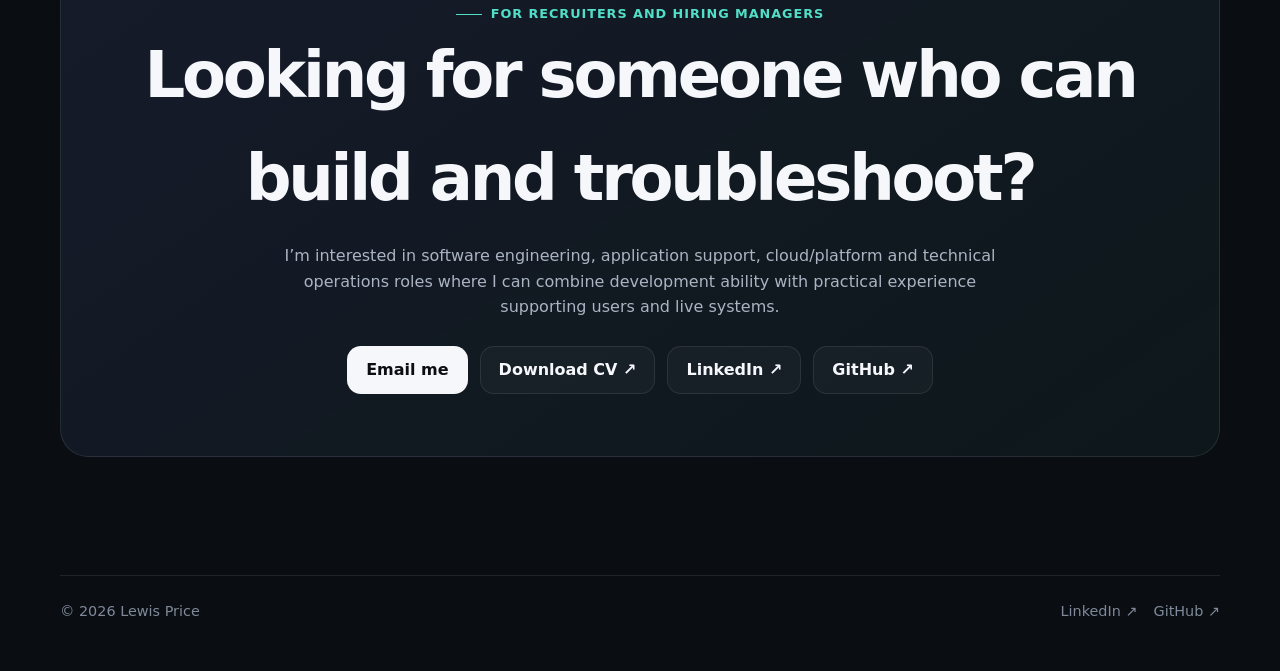
==== commit c0c36c94: "Present ReplyKit as an independent personal project Remove wording that tied the extension to my ser" ====
--- a/index.html
+++ b/index.html
@@ -80,7 +80,7 @@
       <div>
         <div class="eyebrow">Software Engineering · Application Support · Technical Operations</div>
         <h1>I build software and solve problems in live systems.</h1>
-        <p class="hero-copy">I’m Lewis Price, a First-Class Computer Science graduate and 1st Line Retail Service Desk Analyst. I’ve shipped two products of my own — <a class="inline-link" href="projects/predictmygrade.html">PredictMyGrade</a>, a grade-forecasting web app, and <a class="inline-link" href="#replykit">ReplyKit</a>, a Chrome extension born on the service desk — alongside projects across mobile, Java desktop and Linux systems.</p>
+        <p class="hero-copy">I’m Lewis Price, a First-Class Computer Science graduate and 1st Line Retail Service Desk Analyst. I’ve shipped two products of my own — <a class="inline-link" href="projects/predictmygrade.html">PredictMyGrade</a>, a grade-forecasting web app, and <a class="inline-link" href="#replykit">ReplyKit</a>, a Chrome extension for canned replies — alongside projects across mobile, Java desktop and Linux systems.</p>
         <div class="hero-actions">
           <a class="btn primary" href="#projects">View selected projects</a>
           <a class="btn secondary" href="assets/Lewis-Price-CV.pdf" target="_blank" rel="noreferrer">Download CV ↗</a>
@@ -238,9 +238,9 @@
   <section class="section" id="replykit">
     <div class="container spotlight">
       <div class="spotlight-copy">
-        <div class="eyebrow">Built on the service desk</div>
-        <h2>ReplyKit: the tool I wanted on every shift.</h2>
-        <p>On the service desk I was typing the same ticket updates, unlock confirmations and escalation notes all day. So I built <strong>ServiceDesk Toolkit</strong>, a Chrome extension that turns a short shortcut into the full reply inside any web-based ticketing system, inbox or chat tool — then grew it into <strong>ReplyKit</strong>, a product for any team that sends the same messages every day.</p>
+        <div class="eyebrow">Personal product · Chrome extension</div>
+        <h2>ReplyKit: type a shortcut, send the whole reply.</h2>
+        <p>Support, sales and recruiting teams send the same messages over and over. <strong>ReplyKit</strong> is a Chrome extension I designed and built independently that turns a short shortcut into the full reply inside any web-based ticketing system, inbox or chat tool. It began as a toolkit aimed at help desk teams and grew into a product for anyone who sends the same messages every day.</p>
         <ul class="spotlight-list">
           <li><strong>Type <code>;unlock</code>, send the whole reply.</strong> Fill-in fields ask for the name and ticket number as it expands.</li>
           <li><strong>Private by design.</strong> Replies never leave the computer; password fields are ignored.</li>
@@ -278,7 +278,7 @@
           <div class="timeline-item">
             <h3>1st Line Retail Service Desk Analyst</h3>
             <div class="sub">Betfred · 2025 — Present</div>
-            <p>Work in a high-volume support environment handling roughly 60–100 calls on busy days, troubleshooting business-critical shop technology and incidents ranging from service requests and server issues to whole-site outages. I restore service where possible, use remote-support and retail systems, and escalate specialist faults with useful technical context. The repetitive side of the role led me to build <a class="inline-link" href="#replykit">ReplyKit</a>.</p>
+            <p>Work in a high-volume support environment handling roughly 60–100 calls on busy days, troubleshooting business-critical shop technology and incidents ranging from service requests and server issues to whole-site outages. I restore service where possible, use remote-support and retail systems, and escalate specialist faults with useful technical context.</p>
           </div>
           <div class="timeline-item">
             <h3>BSc (Hons) Computer Science</h3>
